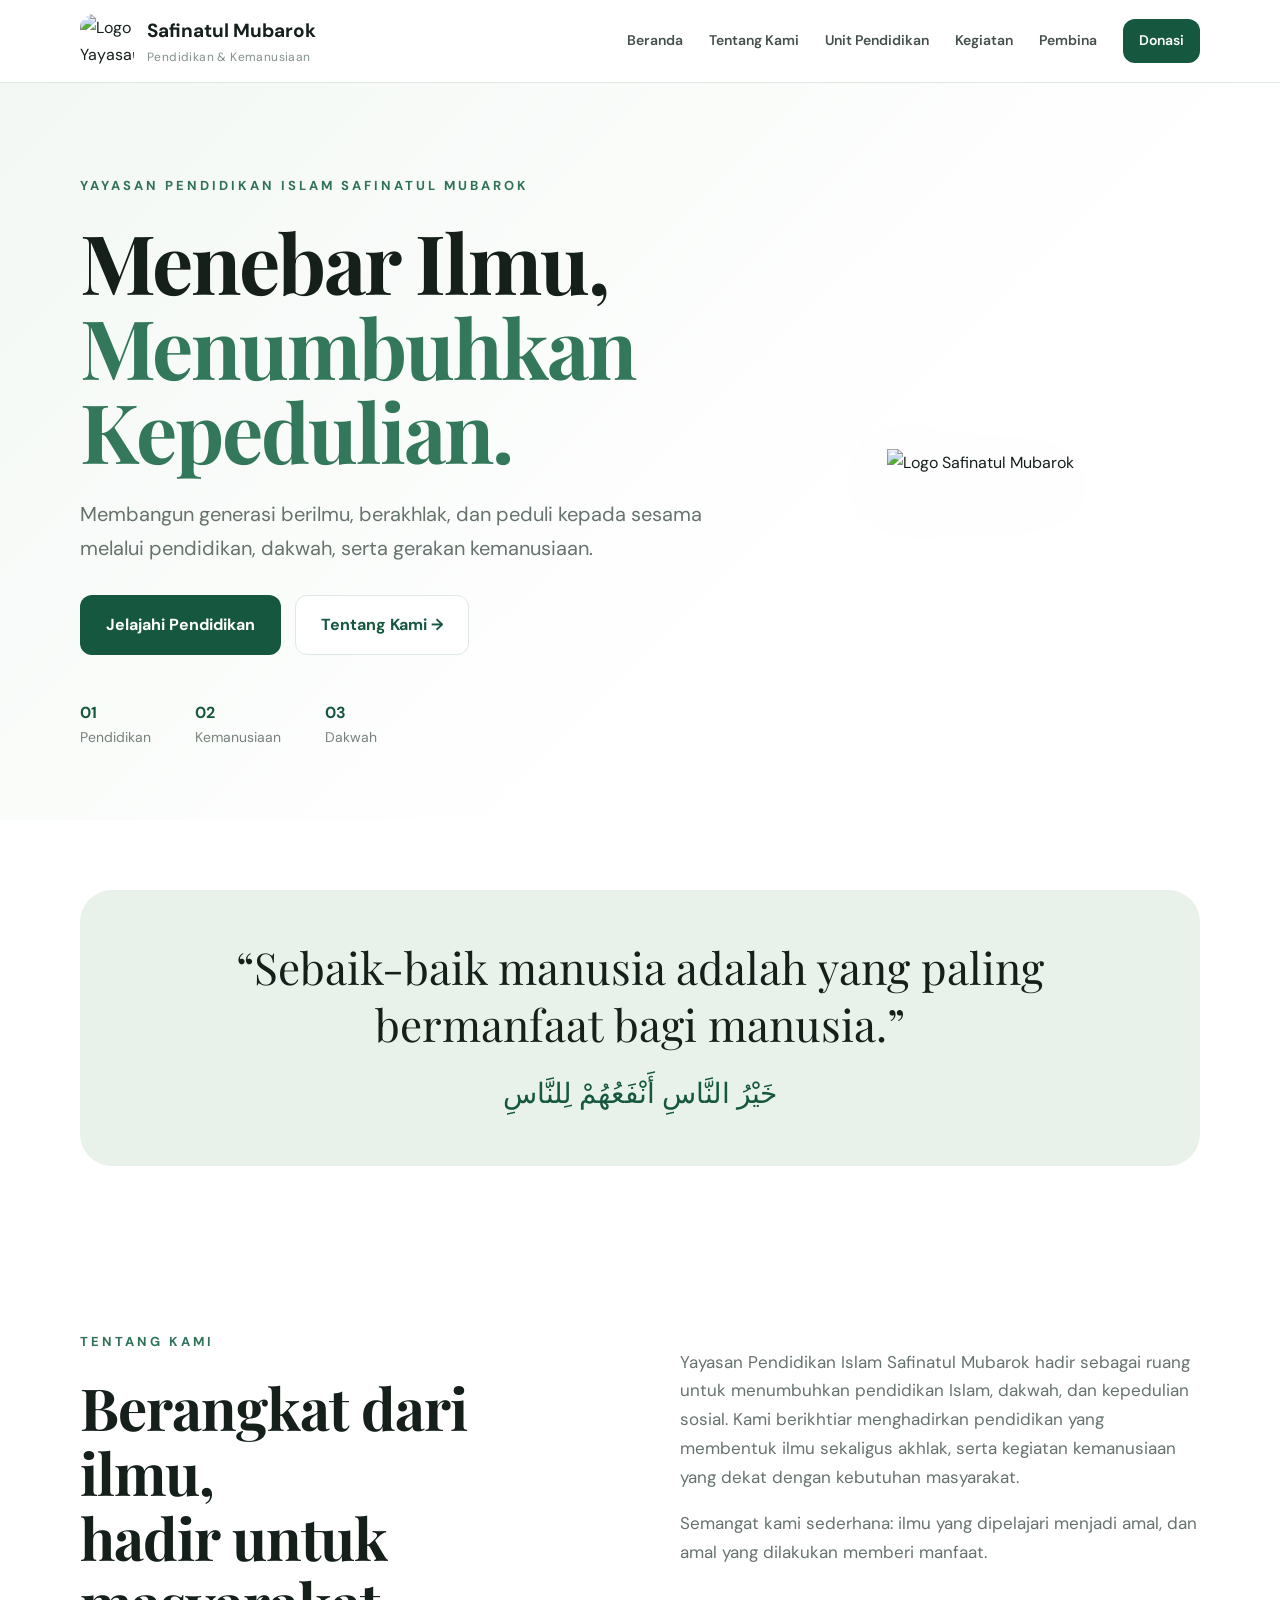
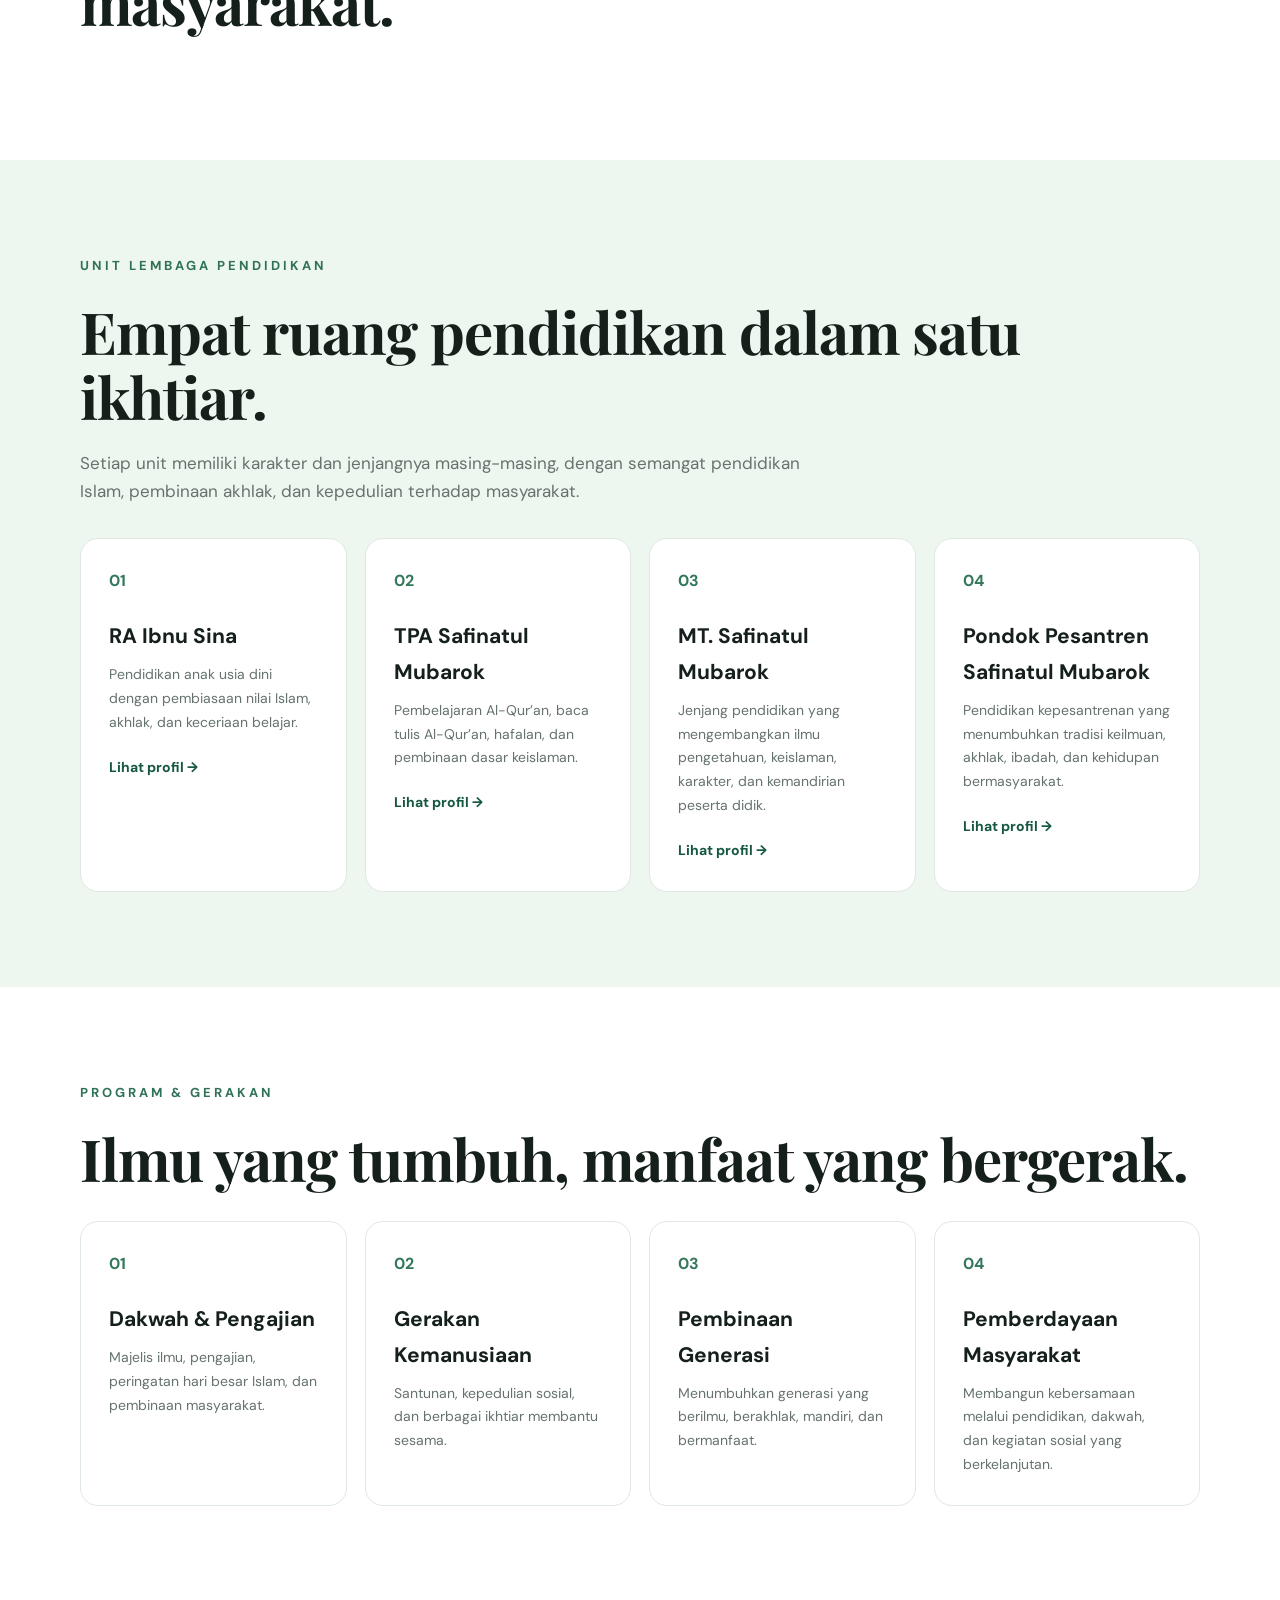
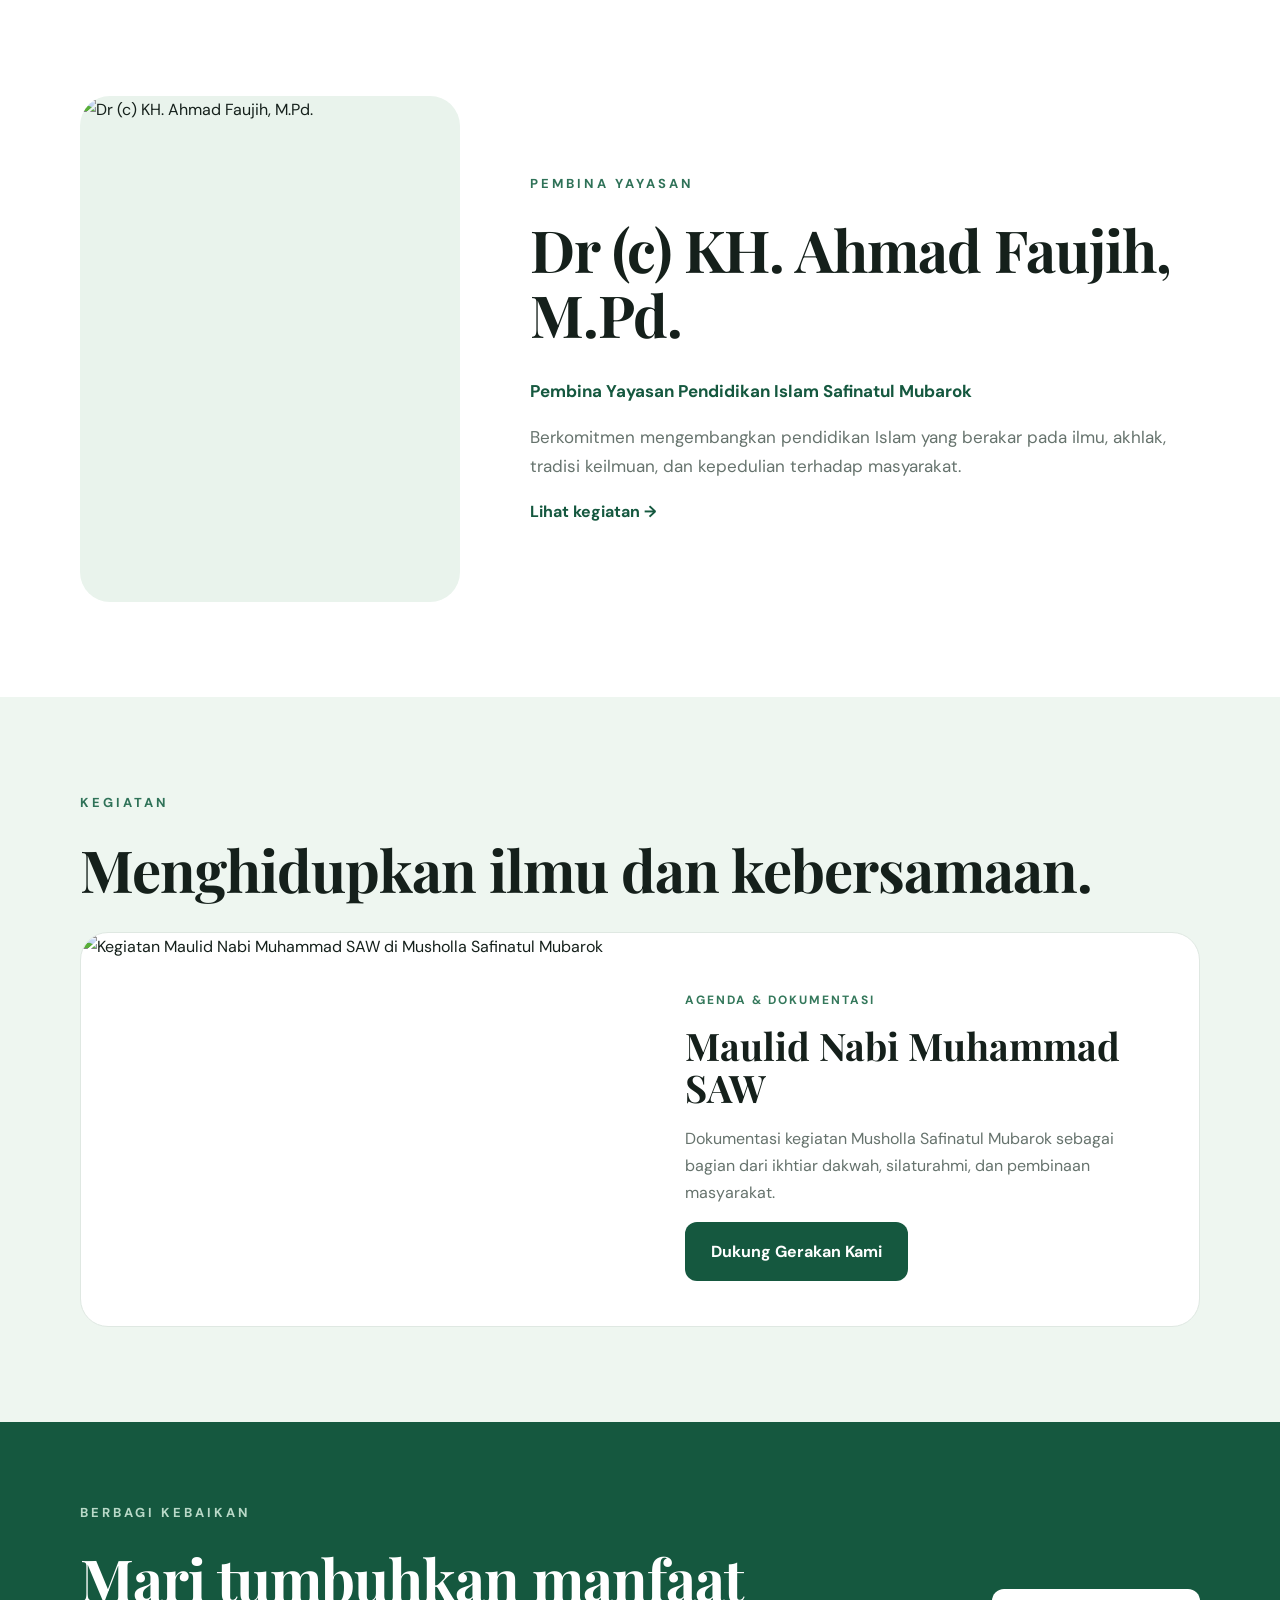
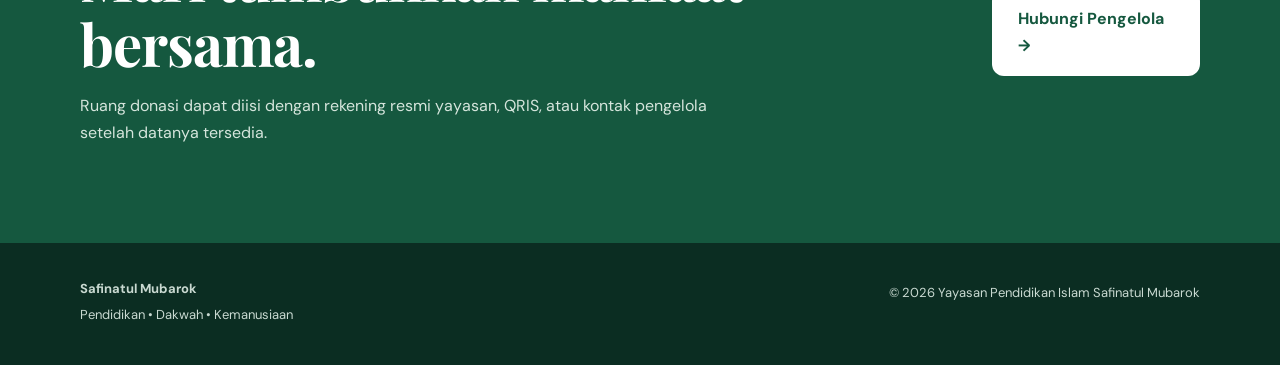
==== index.html @ ce71859c "Add files via upload" ====
<!DOCTYPE html>
<html lang="id">
<head>
  <meta charset="UTF-8">
  <meta name="viewport" content="width=device-width, initial-scale=1.0">
  <meta name="description" content="Yayasan Pendidikan Islam Safinatul Mubarok — pendidikan, dakwah, dan kemanusiaan.">
  <title>Safinatul Mubarok | Pendidikan & Kemanusiaan</title>
  <link rel="stylesheet" href="style.css">
</head>
<body>
<header class="header">
  <div class="nav wrap">
    <a class="brand" href="#beranda">
      <img src="assets/logo.png" alt="Logo Yayasan Safinatul Mubarok">
      <span><strong>Safinatul Mubarok</strong><small>Pendidikan & Kemanusiaan</small></span>
    </a>
    <button class="menu" aria-label="Buka menu" onclick="document.querySelector('.links').classList.toggle('open')">☰</button>
    <nav class="links">
      <a href="#beranda">Beranda</a>
      <a href="#tentang">Tentang Kami</a>
      <a href="#unit-pendidikan">Unit Pendidikan</a>
      <a href="#kegiatan">Kegiatan</a>
      <a href="#pembina">Pembina</a>
      <a class="nav-donate" href="#donasi">Donasi</a>
    </nav>
  </div>
</header>

<main id="beranda">
<section class="hero">
  <div class="wrap hero-grid">
    <div>
      <p class="eyebrow">YAYASAN PENDIDIKAN ISLAM SAFINATUL MUBAROK</p>
      <h1>Menebar Ilmu,<br><em>Menumbuhkan<br>Kepedulian.</em></h1>
      <p class="lead">Membangun generasi berilmu, berakhlak, dan peduli kepada sesama melalui pendidikan, dakwah, serta gerakan kemanusiaan.</p>
      <div class="actions">
        <a class="btn primary" href="#unit-pendidikan">Jelajahi Pendidikan</a>
        <a class="btn light" href="#tentang">Tentang Kami →</a>
      </div>
      <div class="pillars">
        <div><b>01</b><span>Pendidikan</span></div>
        <div><b>02</b><span>Kemanusiaan</span></div>
        <div><b>03</b><span>Dakwah</span></div>
      </div>
    </div>
    <div class="hero-art">
      <img src="assets/logo.png" alt="Logo Safinatul Mubarok">
    </div>
  </div>
</section>

<section class="quote">
  <div class="wrap quote-box">
    <p>“Sebaik-baik manusia adalah yang paling bermanfaat bagi manusia.”</p>
    <div class="arabic">خَيْرُ النَّاسِ أَنْفَعُهُمْ لِلنَّاسِ</div>
  </div>
</section>

<section id="tentang" class="section">
  <div class="wrap two-col">
    <div>
      <p class="eyebrow">TENTANG KAMI</p>
      <h2>Berangkat dari ilmu,<br>hadir untuk masyarakat.</h2>
    </div>
    <div class="copy">
      <p>Yayasan Pendidikan Islam Safinatul Mubarok hadir sebagai ruang untuk menumbuhkan pendidikan Islam, dakwah, dan kepedulian sosial. Kami berikhtiar menghadirkan pendidikan yang membentuk ilmu sekaligus akhlak, serta kegiatan kemanusiaan yang dekat dengan kebutuhan masyarakat.</p>
      <p>Semangat kami sederhana: ilmu yang dipelajari menjadi amal, dan amal yang dilakukan memberi manfaat.</p>
    </div>
  </div>
</section>

<section id="unit-pendidikan" class="section soft">
  <div class="wrap">
    <p class="eyebrow">UNIT LEMBAGA PENDIDIKAN</p>
    <h2>Empat ruang pendidikan dalam satu ikhtiar.</h2>
    <p class="section-intro">Setiap unit memiliki karakter dan jenjangnya masing-masing, dengan semangat pendidikan Islam, pembinaan akhlak, dan kepedulian terhadap masyarakat.</p>
    <div class="cards">
      <a class="institution" href="ra-ibnu-sina.html"><span>01</span><h3>RA Ibnu Sina</h3><p>Pendidikan anak usia dini dengan pembiasaan nilai Islam, akhlak, dan keceriaan belajar.</p><b>Lihat profil →</b></a>
      <a class="institution" href="tpa-safinatul-mubarok.html"><span>02</span><h3>TPA Safinatul Mubarok</h3><p>Pembelajaran Al-Qur’an, baca tulis Al-Qur’an, hafalan, dan pembinaan dasar keislaman.</p><b>Lihat profil →</b></a>
      <a class="institution" href="mt-safinatul-mubarok.html"><span>03</span><h3>MT. Safinatul Mubarok</h3><p>Jenjang pendidikan yang mengembangkan ilmu pengetahuan, keislaman, karakter, dan kemandirian peserta didik.</p><b>Lihat profil →</b></a>
      <a class="institution" href="pondok-pesantren.html"><span>04</span><h3>Pondok Pesantren Safinatul Mubarok</h3><p>Pendidikan kepesantrenan yang menumbuhkan tradisi keilmuan, akhlak, ibadah, dan kehidupan bermasyarakat.</p><b>Lihat profil →</b></a>
    </div>
  </div>
</section>

<section class="section">
  <div class="wrap">
    <p class="eyebrow">PROGRAM & GERAKAN</p>
    <h2>Ilmu yang tumbuh, manfaat yang bergerak.</h2>
    <div class="cards">
      <article><span>01</span><h3>Dakwah & Pengajian</h3><p>Majelis ilmu, pengajian, peringatan hari besar Islam, dan pembinaan masyarakat.</p></article>
      <article><span>02</span><h3>Gerakan Kemanusiaan</h3><p>Santunan, kepedulian sosial, dan berbagai ikhtiar membantu sesama.</p></article>
      <article><span>03</span><h3>Pembinaan Generasi</h3><p>Menumbuhkan generasi yang berilmu, berakhlak, mandiri, dan bermanfaat.</p></article>
      <article><span>04</span><h3>Pemberdayaan Masyarakat</h3><p>Membangun kebersamaan melalui pendidikan, dakwah, dan kegiatan sosial yang berkelanjutan.</p></article>
    </div>
  </div>
</section>

<section id="pembina" class="section">
  <div class="wrap profile">
    <div class="profile-photo"><img src="assets/pembina.png" alt="Dr (c) KH. Ahmad Faujih, M.Pd."></div>
    <div class="profile-text">
      <p class="eyebrow">PEMBINA YAYASAN</p>
      <h2>Dr (c) KH. Ahmad Faujih, M.Pd.</h2>
      <p class="role">Pembina Yayasan Pendidikan Islam Safinatul Mubarok</p>
      <p>Berkomitmen mengembangkan pendidikan Islam yang berakar pada ilmu, akhlak, tradisi keilmuan, dan kepedulian terhadap masyarakat.</p>
      <a class="text-link" href="#kegiatan">Lihat kegiatan →</a>
    </div>
  </div>
</section>

<section id="kegiatan" class="section soft">
  <div class="wrap">
    <p class="eyebrow">KEGIATAN</p>
    <h2>Menghidupkan ilmu dan kebersamaan.</h2>
    <div class="event">
      <img src="assets/kegiatan.png" alt="Kegiatan Maulid Nabi Muhammad SAW di Musholla Safinatul Mubarok">
      <div class="event-info">
        <p class="tag">AGENDA & DOKUMENTASI</p>
        <h3>Maulid Nabi Muhammad SAW</h3>
        <p>Dokumentasi kegiatan Musholla Safinatul Mubarok sebagai bagian dari ikhtiar dakwah, silaturahmi, dan pembinaan masyarakat.</p>
        <a class="btn primary" href="#donasi">Dukung Gerakan Kami</a>
      </div>
    </div>
  </div>
</section>

<section id="donasi" class="donate">
  <div class="wrap donate-box">
    <div><p class="eyebrow">BERBAGI KEBAIKAN</p><h2>Mari tumbuhkan manfaat bersama.</h2><p>Ruang donasi dapat diisi dengan rekening resmi yayasan, QRIS, atau kontak pengelola setelah datanya tersedia.</p></div>
    <a class="btn white" href="https://wa.me/" target="_blank" rel="noopener">Hubungi Pengelola →</a>
  </div>
</section>
</main>

<footer>
  <div class="wrap footer-grid">
    <div><strong>Safinatul Mubarok</strong><p>Pendidikan • Dakwah • Kemanusiaan</p></div>
    <div><p>© 2026 Yayasan Pendidikan Islam Safinatul Mubarok</p></div>
  </div>
</footer>
<script>
document.querySelectorAll('.links a').forEach(a => a.addEventListener('click', () => document.querySelector('.links').classList.remove('open')));
</script>
</body>
</html>
---- style.css ----
@import url('https://fonts.googleapis.com/css2?family=DM+Sans:wght@400;500;600;700&family=Playfair+Display:wght@600;700&display=swap');
:root{--green:#15583f;--deep:#0f392a;--mint:#eef6f0;--ink:#15201b;--muted:#66736d;--line:#dfe8e2;--white:#fff}
*{box-sizing:border-box}html{scroll-behavior:smooth}body{margin:0;color:var(--ink);font-family:"DM Sans",Arial,sans-serif;line-height:1.7;background:#fff}img{max-width:100%;display:block}.wrap{width:min(1120px,calc(100% - 48px));margin:auto}
.header{position:sticky;top:0;z-index:20;background:rgba(255,255,255,.96);backdrop-filter:blur(12px);border-bottom:1px solid var(--line)}.nav{min-height:82px;display:flex;align-items:center;justify-content:space-between}.brand{display:flex;gap:13px;align-items:center;color:var(--ink);text-decoration:none}.brand img{width:54px;height:54px;object-fit:contain;border-radius:14px}.brand strong{display:block;font-size:19px}.brand small{display:block;color:#82908a;font-size:12px;letter-spacing:.4px}.links{display:flex;gap:26px;align-items:center}.links a{color:#44514b;text-decoration:none;font-size:14px;font-weight:600}.links a:hover{color:var(--green)}.nav-donate{padding:10px 16px;border-radius:12px;background:var(--green)!important;color:white!important}.menu{display:none;border:0;background:none;font-size:30px;color:var(--green)}
.hero{background:linear-gradient(135deg,#f3f8f4 0%,#fff 65%);padding:92px 0 70px;overflow:hidden}.hero-grid{display:grid;grid-template-columns:1.35fr .65fr;gap:50px;align-items:center}.eyebrow{margin:0 0 22px;color:#2f7258;font-size:13px;letter-spacing:3px;font-weight:700}.hero h1{font-family:"Playfair Display",serif;font-size:clamp(48px,7vw,82px);line-height:1.03;margin:0 0 25px;letter-spacing:-2px}.hero h1 em{color:#34785b;font-style:normal}.lead{font-size:20px;color:var(--muted);max-width:650px}.actions{display:flex;gap:14px;margin:30px 0 44px}.btn{display:inline-flex;align-items:center;justify-content:center;padding:15px 25px;border-radius:12px;text-decoration:none;font-weight:700;border:1px solid transparent}.primary{background:var(--green);color:white}.light{background:white;color:var(--green);border-color:var(--line)}.white{background:white;color:var(--green)}.pillars{display:flex;gap:44px}.pillars div{display:flex;flex-direction:column}.pillars b{color:var(--green);font-size:16px}.pillars span{color:#77827d;font-size:14px}.hero-art{display:flex;justify-content:center}.hero-art img{width:min(360px,80%);filter:drop-shadow(0 22px 35px rgba(20,80,55,.15))}
.quote{padding:70px 0}.quote-box{background:#e8f2eb;border-radius:32px;padding:48px 55px;text-align:center}.quote p{font-family:"Playfair Display",serif;font-size:clamp(28px,4vw,44px);line-height:1.3;margin:0 auto 18px;max-width:850px}.arabic{font-size:28px;color:var(--green)}
.section{padding:95px 0}.soft{background:var(--mint)}h2{font-family:"Playfair Display",serif;font-size:clamp(35px,5vw,58px);line-height:1.12;margin:0 0 30px;letter-spacing:-1px}.two-col{display:grid;grid-template-columns:1fr 1fr;gap:80px}.copy{color:var(--muted);font-size:17px}.cards{display:grid;grid-template-columns:repeat(4,1fr);gap:18px}.cards article{background:white;border:1px solid var(--line);padding:28px;border-radius:18px}.cards span{color:#34785b;font-weight:700}.cards h3{font-size:21px;margin:25px 0 8px}.cards p{color:var(--muted);font-size:14px;margin:0}
.profile{display:grid;grid-template-columns:380px 1fr;gap:70px;align-items:center}.profile-photo{background:#e9f3ec;border-radius:30px;overflow:hidden}.profile-photo img{width:100%;aspect-ratio:3/4;object-fit:cover;object-position:top}.profile-text p:not(.eyebrow){color:var(--muted);font-size:17px}.role{color:var(--green)!important;font-weight:700}.text-link{color:var(--green);font-weight:700;text-decoration:none}
.event{display:grid;grid-template-columns:1fr 1fr;background:white;border-radius:28px;overflow:hidden;border:1px solid var(--line)}.event img{width:100%;height:100%;object-fit:cover}.event-info{padding:45px}.tag{font-size:12px;letter-spacing:2px;color:#34785b;font-weight:700}.event-info h3{font-family:"Playfair Display",serif;font-size:38px;line-height:1.1;margin:15px 0}.event-info p:not(.tag){color:var(--muted)}
.donate{background:var(--green);color:white;padding:80px 0}.donate .eyebrow{color:#b9d9c8}.donate h2{margin-bottom:15px}.donate p{color:#d5e5dc;max-width:650px}.donate-box{display:flex;justify-content:space-between;align-items:center;gap:30px}footer{background:#0b2d22;color:#c9d9d1;padding:35px 0}.footer-grid{display:flex;justify-content:space-between;gap:30px;font-size:13px}.footer-grid p{margin:4px 0}
@media(max-width:800px){.wrap{width:min(100% - 36px,600px)}.header{position:relative}.nav{min-height:76px}.brand img{width:50px;height:50px}.menu{display:block}.links{display:none;position:absolute;left:18px;right:18px;top:70px;background:white;border:1px solid var(--line);border-radius:16px;padding:12px;box-shadow:0 16px 40px rgba(0,0,0,.1);flex-direction:column;align-items:stretch;gap:4px}.links.open{display:flex}.links a{padding:12px}.hero{padding:65px 0 55px}.hero-grid{grid-template-columns:1fr;gap:20px}.hero-art{display:none}.hero h1{font-size:52px;letter-spacing:-1px}.lead{font-size:17px}.actions{flex-direction:row}.btn{padding:14px 18px}.pillars{gap:30px}.quote{padding:40px 0}.quote-box{padding:35px 22px;border-radius:24px}.two-col,.profile,.event{grid-template-columns:1fr;gap:30px}.section{padding:65px 0}.cards{grid-template-columns:1fr 1fr}.profile-photo{max-width:390px;margin:auto}.event-info{padding:28px}.donate-box{flex-direction:column;align-items:flex-start}.footer-grid{flex-direction:column;gap:10px}}
@media(max-width:480px){.hero h1{font-size:45px}.actions{gap:8px}.actions .btn{flex:1;font-size:13px}.cards{grid-template-columns:1fr}.pillars{justify-content:space-between}.brand strong{font-size:17px}}

.section-intro{max-width:760px;color:var(--muted);margin:-10px 0 32px;font-size:17px}
.institution{display:block;background:white;border:1px solid var(--line);padding:28px;border-radius:18px;text-decoration:none;color:var(--ink);transition:transform .2s,box-shadow .2s}
.institution:hover{transform:translateY(-4px);box-shadow:0 16px 35px rgba(15,57,42,.08)}
.institution span{color:#34785b;font-weight:700}.institution h3{font-size:21px;margin:25px 0 8px}.institution p{color:var(--muted);font-size:14px;margin:0 0 18px}.institution b{color:var(--green);font-size:14px}
.page-hero{padding:75px 0 60px;background:linear-gradient(135deg,#f3f8f4,#fff)}.page-hero h1{font-family:"Playfair Display",serif;font-size:clamp(45px,7vw,76px);line-height:1.05;max-width:900px;margin:0 0 20px}.page-hero>div>p:last-child{max-width:760px;color:var(--muted);font-size:19px}
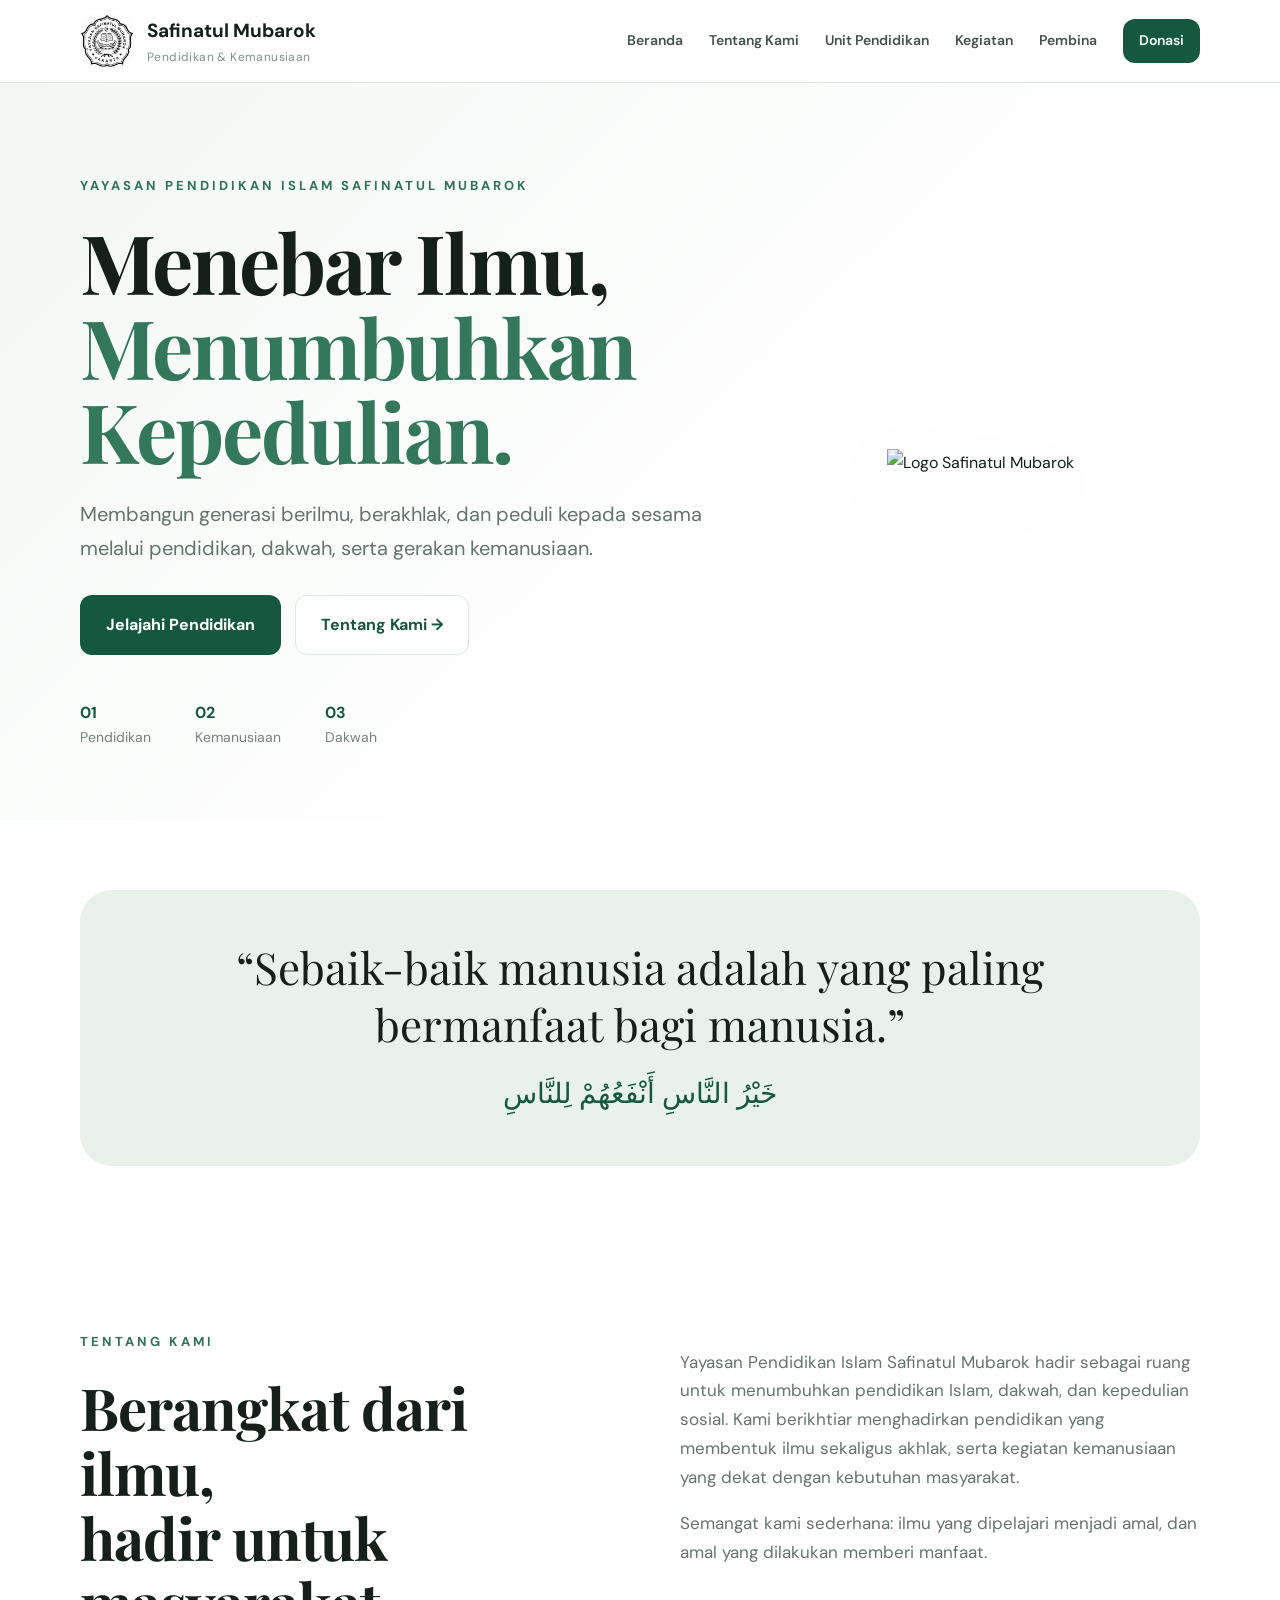
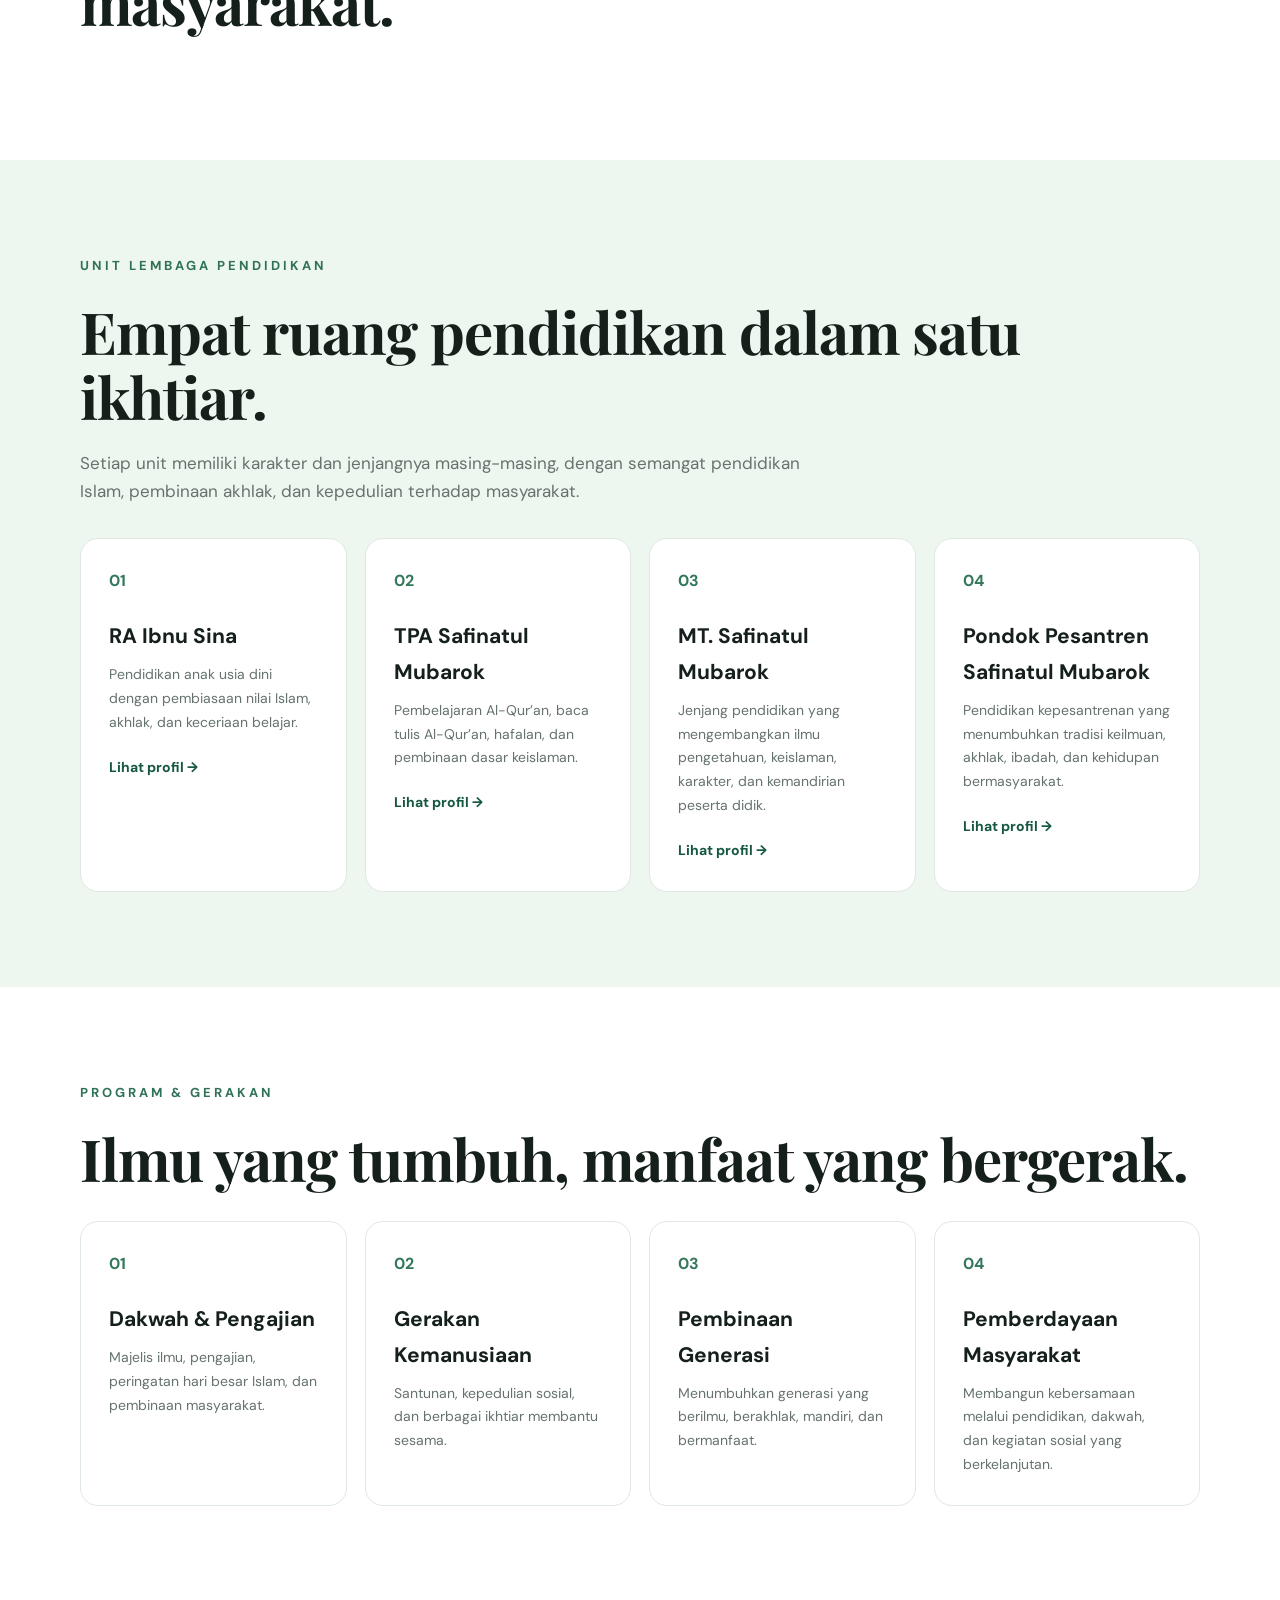
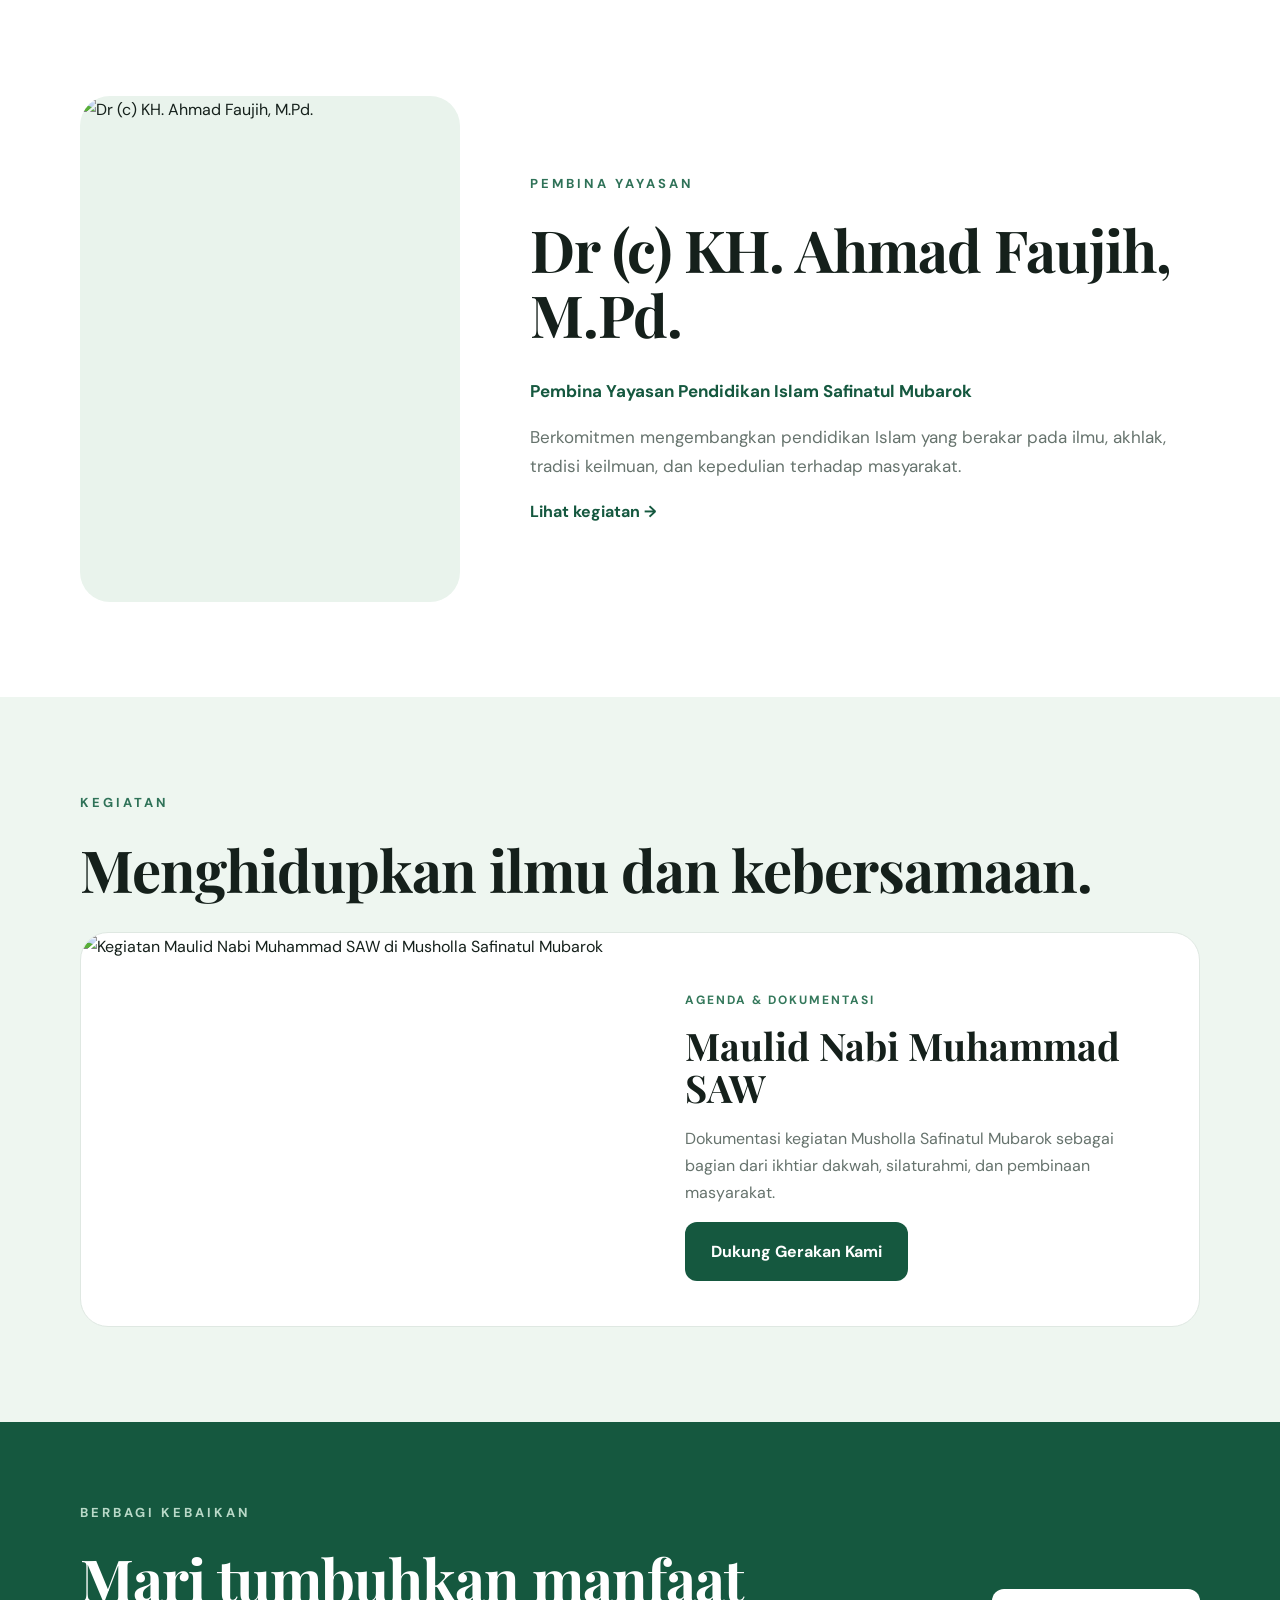
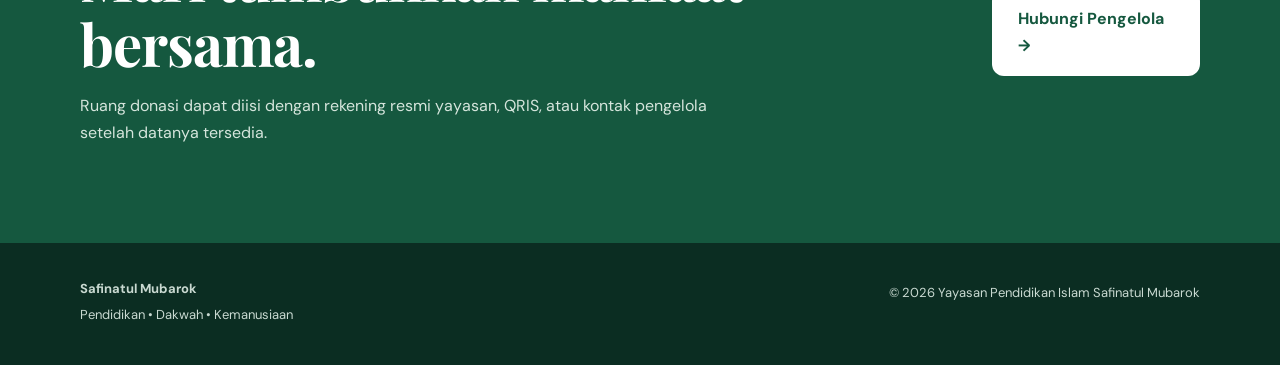
==== commit 02a9de44: "Update index.html" ====
--- a/index.html
+++ b/index.html
@@ -11,7 +11,7 @@
 <header class="header">
   <div class="nav wrap">
     <a class="brand" href="#beranda">
-      <img src="assets/logo.png" alt="Logo Yayasan Safinatul Mubarok">
+      <img src="logo.png" alt="Logo Yayasan Safinatul Mubarok">
       <span><strong>Safinatul Mubarok</strong><small>Pendidikan & Kemanusiaan</small></span>
     </a>
     <button class="menu" aria-label="Buka menu" onclick="document.querySelector('.links').classList.toggle('open')">☰</button>
@@ -143,4 +143,4 @@
 document.querySelectorAll('.links a').forEach(a => a.addEventListener('click', () => document.querySelector('.links').classList.remove('open')));
 </script>
 </body>
-</html>+</html>
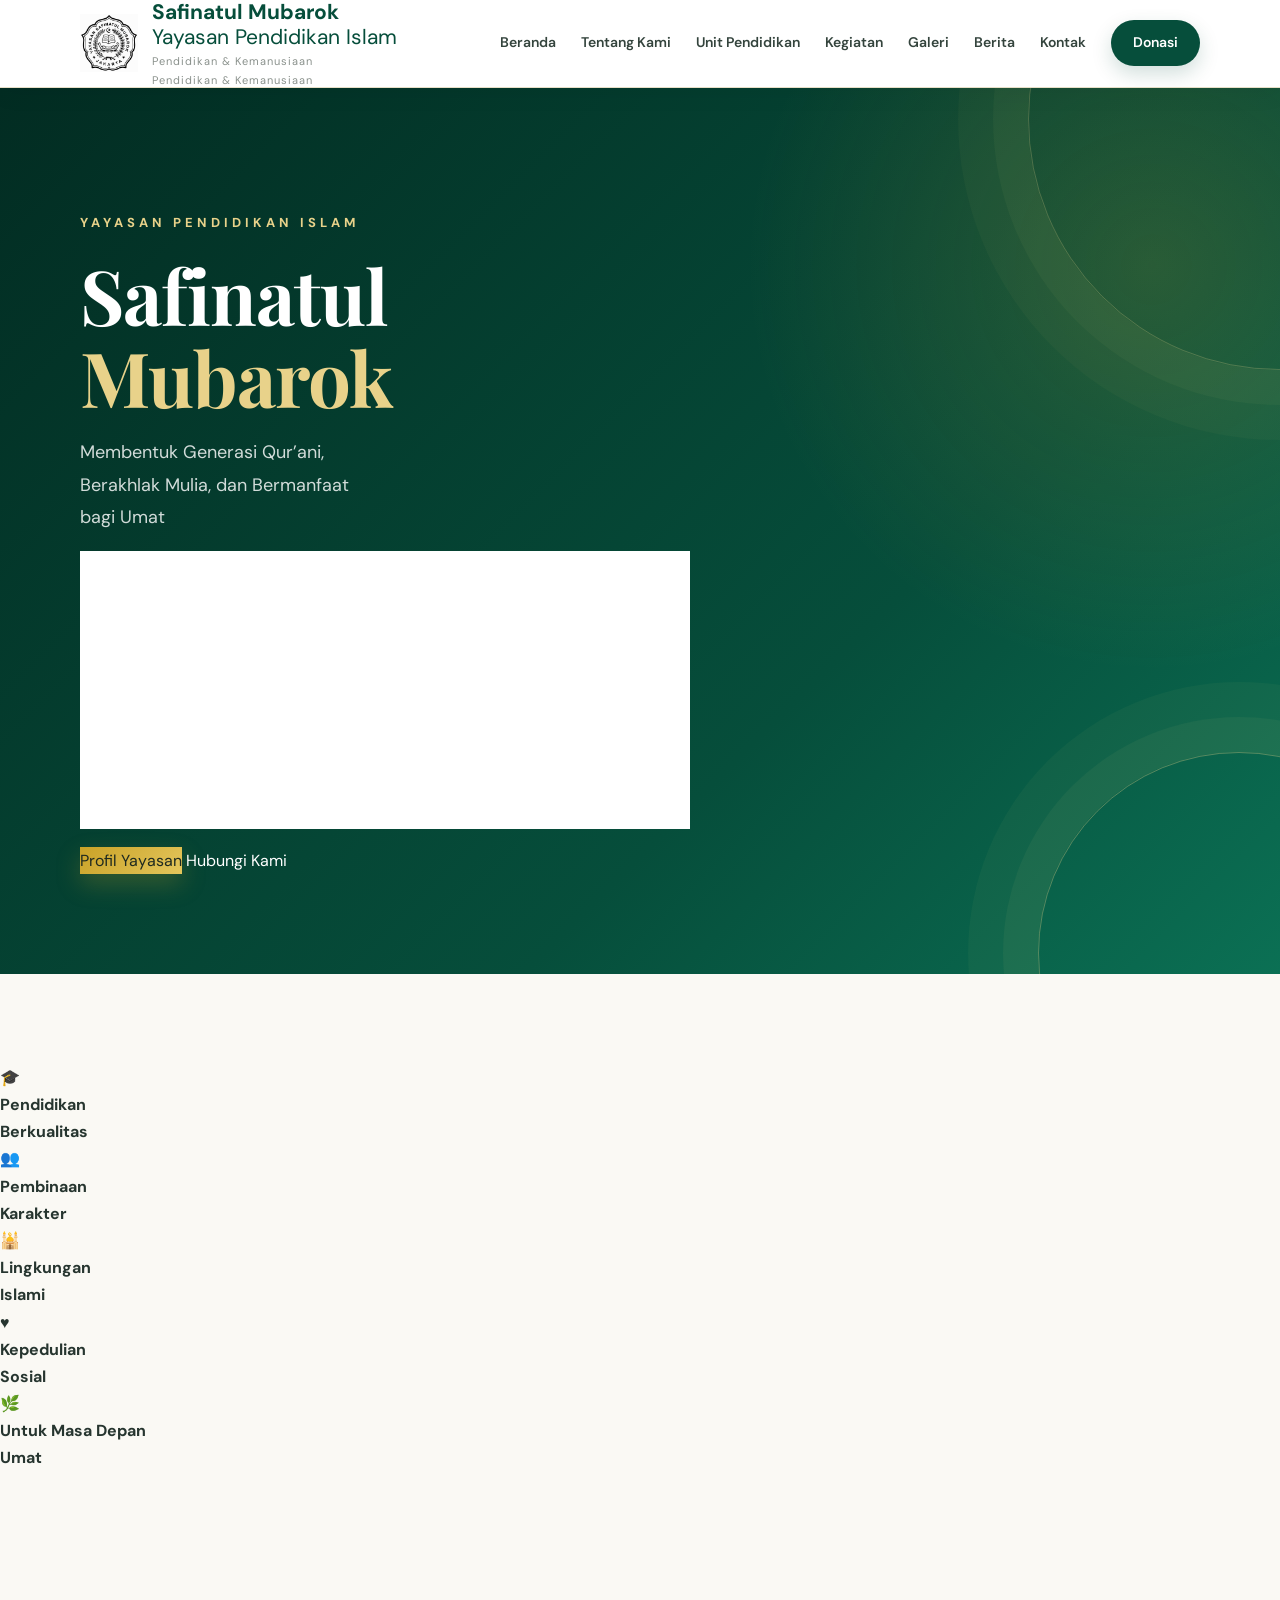
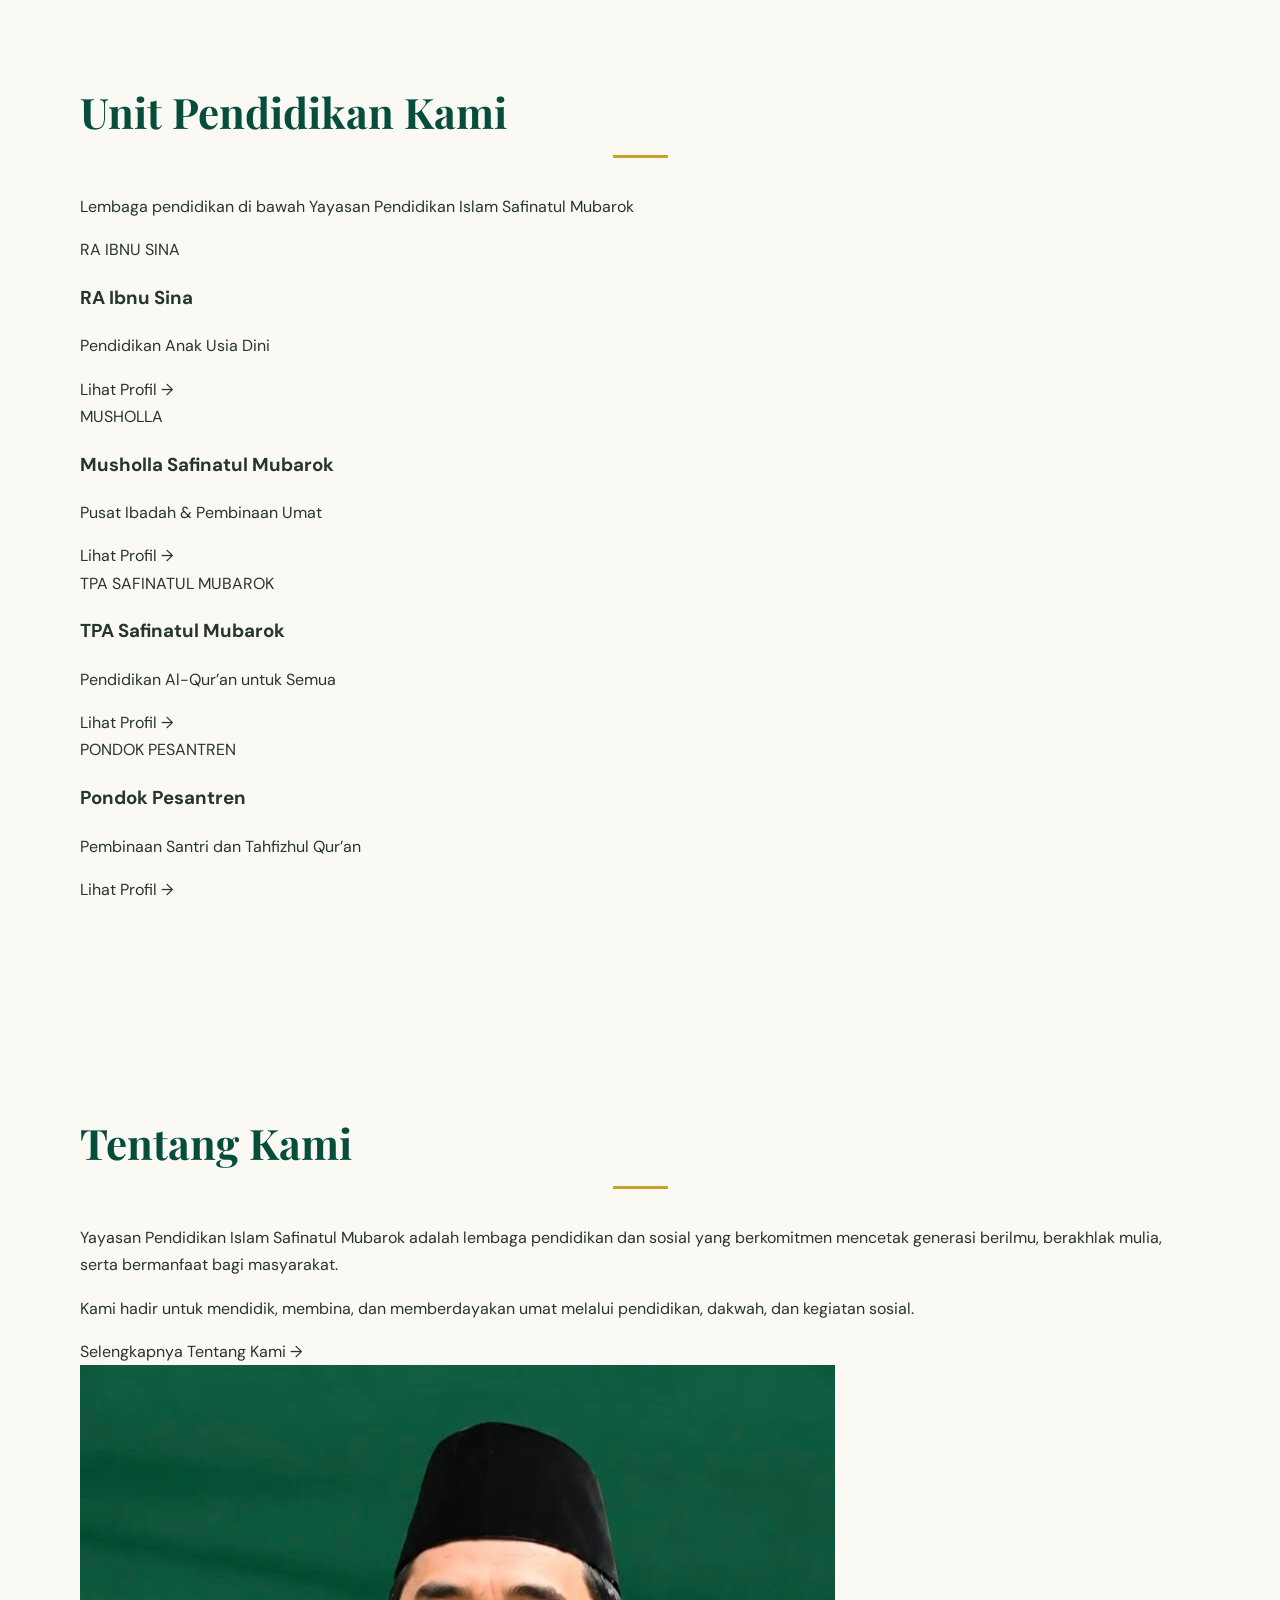
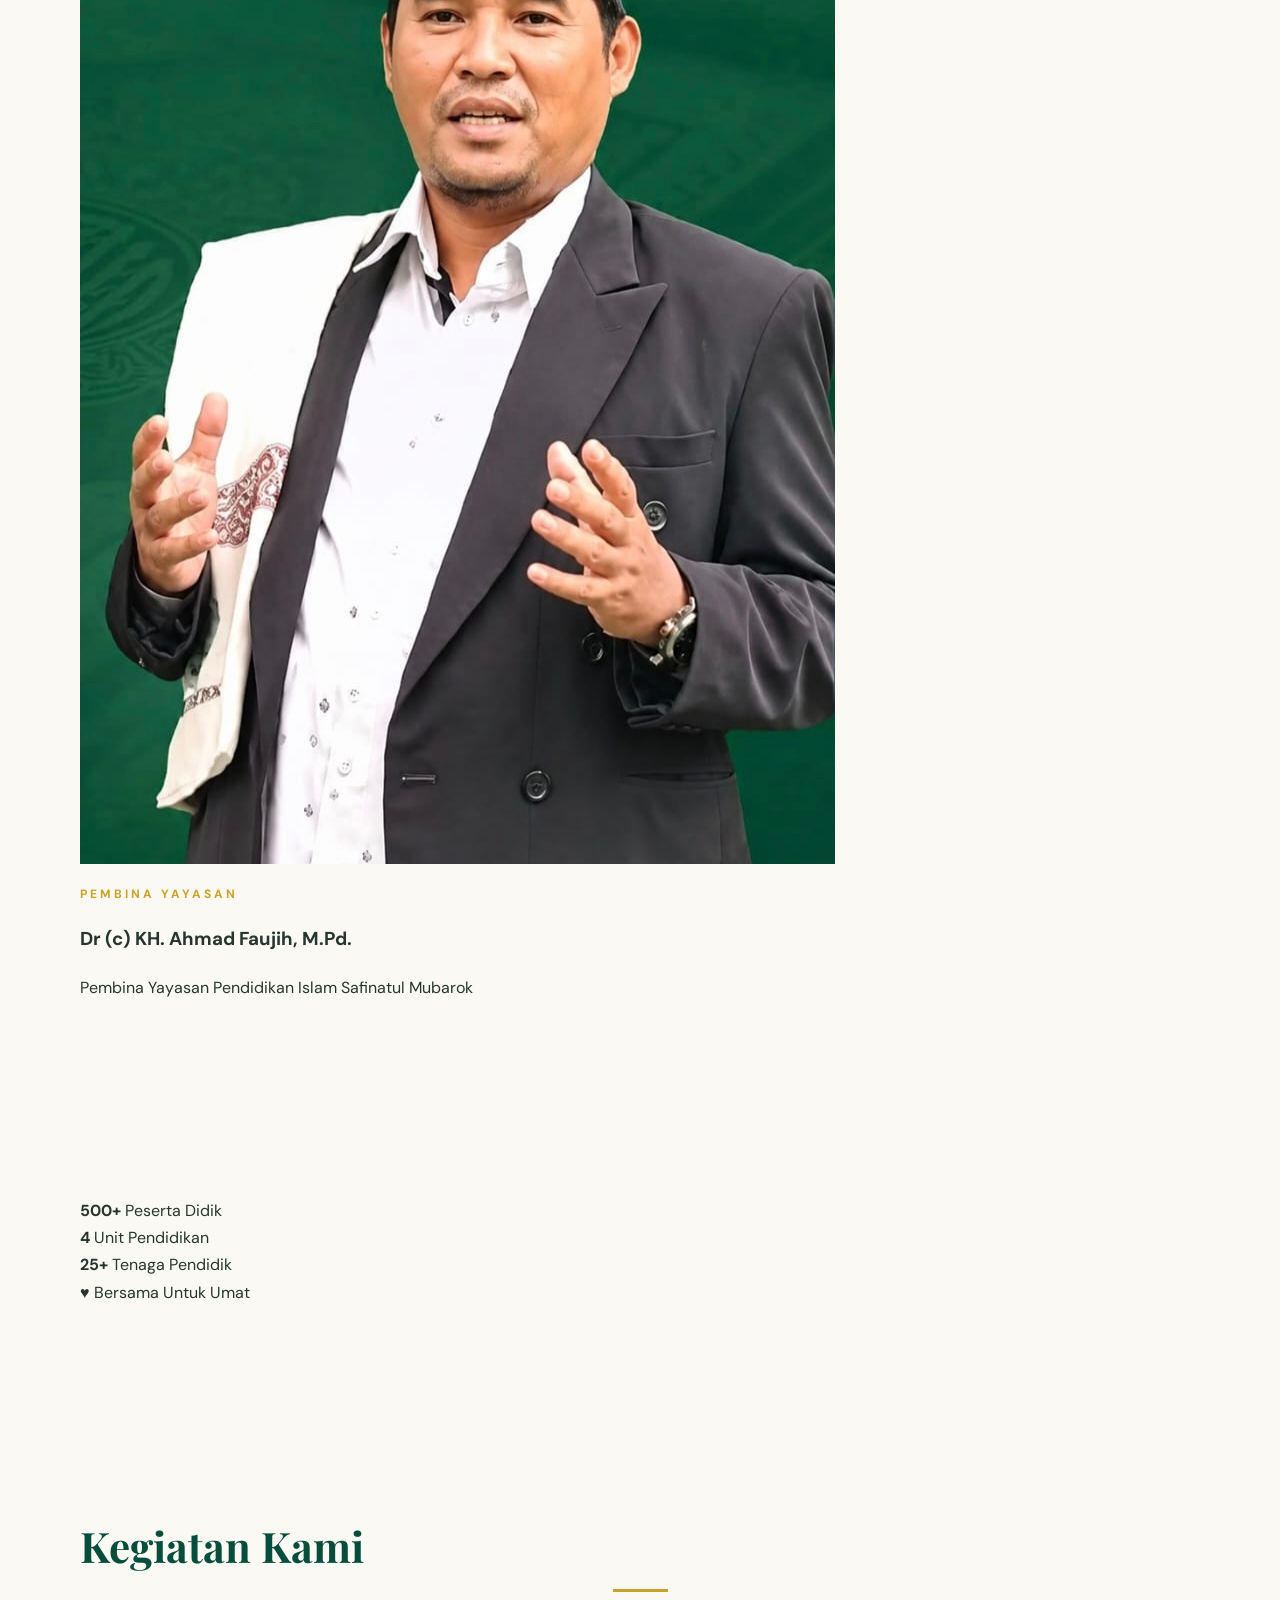
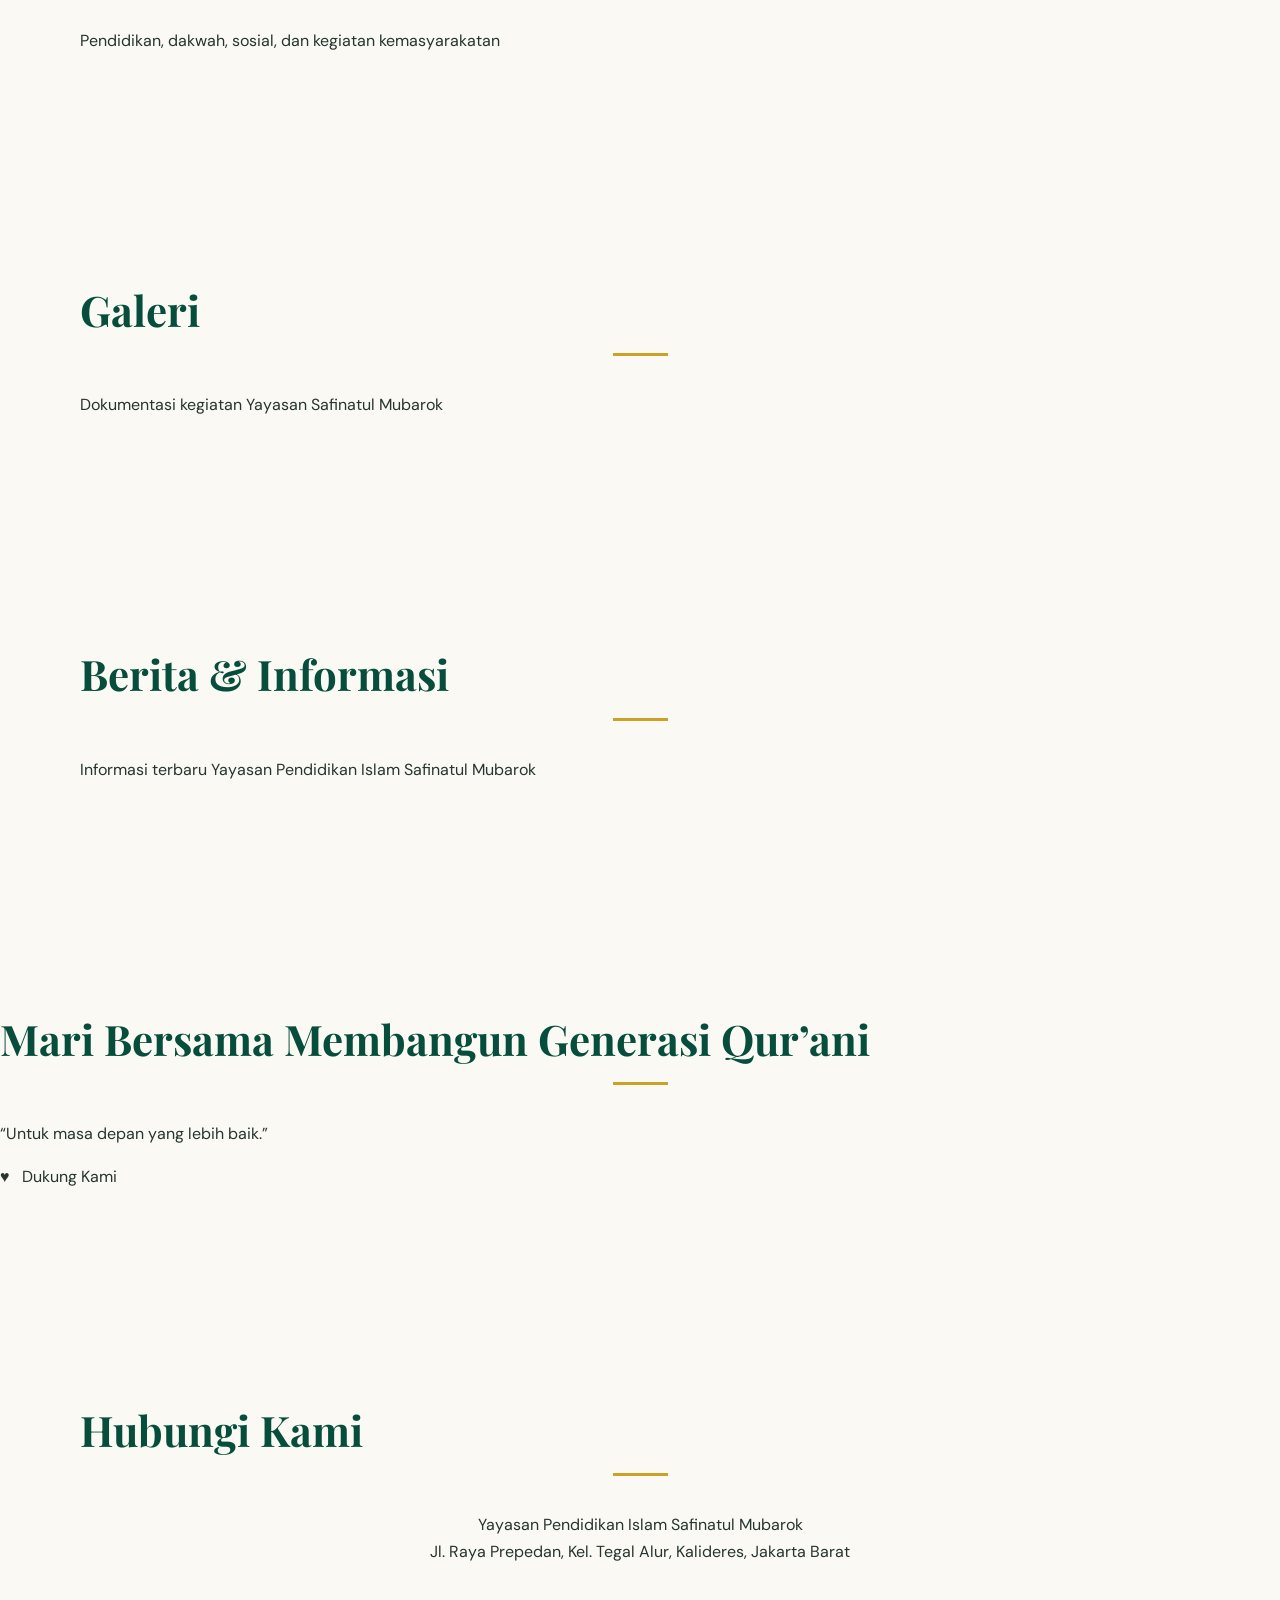
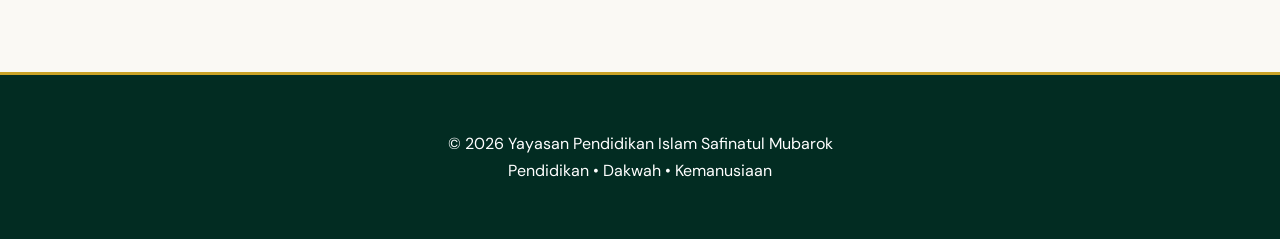
==== commit af373edb: "Update index.html" ====
--- a/index.html
+++ b/index.html
@@ -1,146 +1,265 @@
 <!DOCTYPE html>
 <html lang="id">
 <head>
-  <meta charset="UTF-8">
-  <meta name="viewport" content="width=device-width, initial-scale=1.0">
-  <meta name="description" content="Yayasan Pendidikan Islam Safinatul Mubarok — pendidikan, dakwah, dan kemanusiaan.">
-  <title>Safinatul Mubarok | Pendidikan & Kemanusiaan</title>
-  <link rel="stylesheet" href="style.css">
+<meta charset="UTF-8">
+<meta name="viewport" content="width=device-width, initial-scale=1.0">
+<title>Safinatul Mubarok | Pendidikan & Kemanusiaan</title>
+<link rel="stylesheet" href="style.css">
 </head>
+
 <body>
+
 <header class="header">
-  <div class="nav wrap">
-    <a class="brand" href="#beranda">
-      <img src="logo.png" alt="Logo Yayasan Safinatul Mubarok">
-      <span><strong>Safinatul Mubarok</strong><small>Pendidikan & Kemanusiaan</small></span>
-    </a>
-    <button class="menu" aria-label="Buka menu" onclick="document.querySelector('.links').classList.toggle('open')">☰</button>
-    <nav class="links">
-      <a href="#beranda">Beranda</a>
-      <a href="#tentang">Tentang Kami</a>
-      <a href="#unit-pendidikan">Unit Pendidikan</a>
-      <a href="#kegiatan">Kegiatan</a>
-      <a href="#pembina">Pembina</a>
-      <a class="nav-donate" href="#donasi">Donasi</a>
-    </nav>
-  </div>
+<div class="nav wrap">
+
+<a class="brand" href="#beranda">
+<img src="logo.png" alt="Logo Yayasan Safinatul Mubarok">
+<span>
+<strong>Safinatul Mubarok</strong>
+<span>Yayasan Pendidikan Islam</span>
+</span>
+</a>
+
+<button class="menu">☰</button>
+
+<nav class="links">
+<a href="#beranda">Beranda</a>
+<a href="tentang-kami.html">Tentang Kami</a>
+<a href="#unit-pendidikan">Unit Pendidikan</a>
+<a href="#kegiatan">Kegiatan</a>
+<a href="#galeri">Galeri</a>
+<a href="#berita">Berita</a>
+<a href="#kontak">Kontak</a>
+<a class="nav-donate" href="#donasi">Donasi</a>
+</nav>
+
+</div>
 </header>
 
-<main id="beranda">
-<section class="hero">
-  <div class="wrap hero-grid">
-    <div>
-      <p class="eyebrow">YAYASAN PENDIDIKAN ISLAM SAFINATUL MUBAROK</p>
-      <h1>Menebar Ilmu,<br><em>Menumbuhkan<br>Kepedulian.</em></h1>
-      <p class="lead">Membangun generasi berilmu, berakhlak, dan peduli kepada sesama melalui pendidikan, dakwah, serta gerakan kemanusiaan.</p>
-      <div class="actions">
-        <a class="btn primary" href="#unit-pendidikan">Jelajahi Pendidikan</a>
-        <a class="btn light" href="#tentang">Tentang Kami →</a>
-      </div>
-      <div class="pillars">
-        <div><b>01</b><span>Pendidikan</span></div>
-        <div><b>02</b><span>Kemanusiaan</span></div>
-        <div><b>03</b><span>Dakwah</span></div>
-      </div>
-    </div>
-    <div class="hero-art">
-      <img src="assets/logo.png" alt="Logo Safinatul Mubarok">
-    </div>
-  </div>
-</section>
-
-<section class="quote">
-  <div class="wrap quote-box">
-    <p>“Sebaik-baik manusia adalah yang paling bermanfaat bagi manusia.”</p>
-    <div class="arabic">خَيْرُ النَّاسِ أَنْفَعُهُمْ لِلنَّاسِ</div>
-  </div>
-</section>
-
-<section id="tentang" class="section">
-  <div class="wrap two-col">
-    <div>
-      <p class="eyebrow">TENTANG KAMI</p>
-      <h2>Berangkat dari ilmu,<br>hadir untuk masyarakat.</h2>
-    </div>
-    <div class="copy">
-      <p>Yayasan Pendidikan Islam Safinatul Mubarok hadir sebagai ruang untuk menumbuhkan pendidikan Islam, dakwah, dan kepedulian sosial. Kami berikhtiar menghadirkan pendidikan yang membentuk ilmu sekaligus akhlak, serta kegiatan kemanusiaan yang dekat dengan kebutuhan masyarakat.</p>
-      <p>Semangat kami sederhana: ilmu yang dipelajari menjadi amal, dan amal yang dilakukan memberi manfaat.</p>
-    </div>
-  </div>
-</section>
-
-<section id="unit-pendidikan" class="section soft">
-  <div class="wrap">
-    <p class="eyebrow">UNIT LEMBAGA PENDIDIKAN</p>
-    <h2>Empat ruang pendidikan dalam satu ikhtiar.</h2>
-    <p class="section-intro">Setiap unit memiliki karakter dan jenjangnya masing-masing, dengan semangat pendidikan Islam, pembinaan akhlak, dan kepedulian terhadap masyarakat.</p>
-    <div class="cards">
-      <a class="institution" href="ra-ibnu-sina.html"><span>01</span><h3>RA Ibnu Sina</h3><p>Pendidikan anak usia dini dengan pembiasaan nilai Islam, akhlak, dan keceriaan belajar.</p><b>Lihat profil →</b></a>
-      <a class="institution" href="tpa-safinatul-mubarok.html"><span>02</span><h3>TPA Safinatul Mubarok</h3><p>Pembelajaran Al-Qur’an, baca tulis Al-Qur’an, hafalan, dan pembinaan dasar keislaman.</p><b>Lihat profil →</b></a>
-      <a class="institution" href="mt-safinatul-mubarok.html"><span>03</span><h3>MT. Safinatul Mubarok</h3><p>Jenjang pendidikan yang mengembangkan ilmu pengetahuan, keislaman, karakter, dan kemandirian peserta didik.</p><b>Lihat profil →</b></a>
-      <a class="institution" href="pondok-pesantren.html"><span>04</span><h3>Pondok Pesantren Safinatul Mubarok</h3><p>Pendidikan kepesantrenan yang menumbuhkan tradisi keilmuan, akhlak, ibadah, dan kehidupan bermasyarakat.</p><b>Lihat profil →</b></a>
-    </div>
-  </div>
-</section>
-
-<section class="section">
-  <div class="wrap">
-    <p class="eyebrow">PROGRAM & GERAKAN</p>
-    <h2>Ilmu yang tumbuh, manfaat yang bergerak.</h2>
-    <div class="cards">
-      <article><span>01</span><h3>Dakwah & Pengajian</h3><p>Majelis ilmu, pengajian, peringatan hari besar Islam, dan pembinaan masyarakat.</p></article>
-      <article><span>02</span><h3>Gerakan Kemanusiaan</h3><p>Santunan, kepedulian sosial, dan berbagai ikhtiar membantu sesama.</p></article>
-      <article><span>03</span><h3>Pembinaan Generasi</h3><p>Menumbuhkan generasi yang berilmu, berakhlak, mandiri, dan bermanfaat.</p></article>
-      <article><span>04</span><h3>Pemberdayaan Masyarakat</h3><p>Membangun kebersamaan melalui pendidikan, dakwah, dan kegiatan sosial yang berkelanjutan.</p></article>
-    </div>
-  </div>
-</section>
-
-<section id="pembina" class="section">
-  <div class="wrap profile">
-    <div class="profile-photo"><img src="assets/pembina.png" alt="Dr (c) KH. Ahmad Faujih, M.Pd."></div>
-    <div class="profile-text">
-      <p class="eyebrow">PEMBINA YAYASAN</p>
-      <h2>Dr (c) KH. Ahmad Faujih, M.Pd.</h2>
-      <p class="role">Pembina Yayasan Pendidikan Islam Safinatul Mubarok</p>
-      <p>Berkomitmen mengembangkan pendidikan Islam yang berakar pada ilmu, akhlak, tradisi keilmuan, dan kepedulian terhadap masyarakat.</p>
-      <a class="text-link" href="#kegiatan">Lihat kegiatan →</a>
-    </div>
-  </div>
-</section>
-
-<section id="kegiatan" class="section soft">
-  <div class="wrap">
-    <p class="eyebrow">KEGIATAN</p>
-    <h2>Menghidupkan ilmu dan kebersamaan.</h2>
-    <div class="event">
-      <img src="assets/kegiatan.png" alt="Kegiatan Maulid Nabi Muhammad SAW di Musholla Safinatul Mubarok">
-      <div class="event-info">
-        <p class="tag">AGENDA & DOKUMENTASI</p>
-        <h3>Maulid Nabi Muhammad SAW</h3>
-        <p>Dokumentasi kegiatan Musholla Safinatul Mubarok sebagai bagian dari ikhtiar dakwah, silaturahmi, dan pembinaan masyarakat.</p>
-        <a class="btn primary" href="#donasi">Dukung Gerakan Kami</a>
-      </div>
-    </div>
-  </div>
-</section>
-
-<section id="donasi" class="donate">
-  <div class="wrap donate-box">
-    <div><p class="eyebrow">BERBAGI KEBAIKAN</p><h2>Mari tumbuhkan manfaat bersama.</h2><p>Ruang donasi dapat diisi dengan rekening resmi yayasan, QRIS, atau kontak pengelola setelah datanya tersedia.</p></div>
-    <a class="btn white" href="https://wa.me/" target="_blank" rel="noopener">Hubungi Pengelola →</a>
-  </div>
-</section>
+<main>
+
+<section class="hero" id="beranda">
+<div class="wrap hero-grid">
+
+<div>
+<p class="eyebrow">YAYASAN PENDIDIKAN ISLAM</p>
+
+<h1>
+Safinatul <em>Mubarok</em>
+</h1>
+
+<p>
+Membentuk Generasi Qur’ani,<br>
+Berakhlak Mulia, dan Bermanfaat<br>
+bagi Umat
+</p>
+
+<p class="quote">
+“Sebaik-baik manusia adalah yang paling
+bermanfaat bagi manusia lainnya.”
+<br>(HR. Ahmad)
+</p>
+
+<a class="btn-primary" href="tentang-kami.html">
+Profil Yayasan
+</a>
+
+<a class="btn-secondary" href="#kontak">
+Hubungi Kami
+</a>
+
+</div>
+</div>
+</section>
+
+<section class="features">
+
+<div>🎓<br><strong>Pendidikan<br>Berkualitas</strong></div>
+<div>👥<br><strong>Pembinaan<br>Karakter</strong></div>
+<div>🕌<br><strong>Lingkungan<br>Islami</strong></div>
+<div>♥<br><strong>Kepedulian<br>Sosial</strong></div>
+<div>🌿<br><strong>Untuk Masa Depan<br>Umat</strong></div>
+
+</section>
+
+<section class="section" id="unit-pendidikan">
+<div class="wrap">
+
+<h2 class="section-title">Unit Pendidikan Kami</h2>
+<div class="gold-line"></div>
+
+<p class="section-subtitle">
+Lembaga pendidikan di bawah Yayasan Pendidikan Islam Safinatul Mubarok
+</p>
+
+<div class="units">
+
+<article class="unit-card">
+<div class="unit-image">RA IBNU SINA</div>
+<div class="unit-body">
+<h3>RA Ibnu Sina</h3>
+<p>Pendidikan Anak Usia Dini</p>
+<a href="ra-ibnu-sina.html">Lihat Profil →</a>
+</div>
+</article>
+
+<article class="unit-card">
+<div class="unit-image">MUSHOLLA</div>
+<div class="unit-body">
+<h3>Musholla Safinatul Mubarok</h3>
+<p>Pusat Ibadah & Pembinaan Umat</p>
+<a href="#kegiatan">Lihat Profil →</a>
+</div>
+</article>
+
+<article class="unit-card">
+<div class="unit-image">TPA SAFINATUL MUBAROK</div>
+<div class="unit-body">
+<h3>TPA Safinatul Mubarok</h3>
+<p>Pendidikan Al-Qur’an untuk Semua</p>
+<a href="tpa-safinatul-mubarok.html">Lihat Profil →</a>
+</div>
+</article>
+
+<article class="unit-card">
+<div class="unit-image">PONDOK PESANTREN</div>
+<div class="unit-body">
+<h3>Pondok Pesantren</h3>
+<p>Pembinaan Santri dan Tahfizhul Qur’an</p>
+<a href="pondok-pesantren.html">Lihat Profil →</a>
+</div>
+</article>
+
+</div>
+</div>
+</section>
+
+<section class="section about">
+
+<div class="wrap about-grid">
+
+<div>
+<h2>Tentang Kami</h2>
+<div class="gold-line"></div>
+
+<p>
+Yayasan Pendidikan Islam Safinatul Mubarok adalah lembaga
+pendidikan dan sosial yang berkomitmen mencetak generasi
+berilmu, berakhlak mulia, serta bermanfaat bagi masyarakat.
+</p>
+
+<p>
+Kami hadir untuk mendidik, membina, dan memberdayakan umat
+melalui pendidikan, dakwah, dan kegiatan sosial.
+</p>
+
+<a href="tentang-kami.html" class="about-btn">
+Selengkapnya Tentang Kami →
+</a>
+</div>
+
+<div class="pembina-box">
+
+<img src="Pembina%20Yayasan.jpg"
+class="pembina-photo"
+alt="Dr (c) KH. Ahmad Faujih, M.Pd.">
+
+<div>
+<p class="small-title">PEMBINA YAYASAN</p>
+
+<h3>Dr (c) KH. Ahmad Faujih, M.Pd.</h3>
+
+<p>
+Pembina Yayasan Pendidikan Islam Safinatul Mubarok
+</p>
+</div>
+
+</div>
+
+</div>
+</section>
+
+<section class="stats">
+
+<div class="wrap stats-grid">
+
+<div class="stat">
+<strong>500+</strong>
+<span>Peserta Didik</span>
+</div>
+
+<div class="stat">
+<strong>4</strong>
+<span>Unit Pendidikan</span>
+</div>
+
+<div class="stat">
+<strong>25+</strong>
+<span>Tenaga Pendidik</span>
+</div>
+
+<div class="stat">
+<strong>♥</strong>
+<span>Bersama Untuk Umat</span>
+</div>
+
+</div>
+</section>
+
+<section class="section" id="kegiatan">
+<div class="wrap">
+<h2 class="section-title">Kegiatan Kami</h2>
+<div class="gold-line"></div>
+<p class="section-subtitle">
+Pendidikan, dakwah, sosial, dan kegiatan kemasyarakatan
+</p>
+</div>
+</section>
+
+<section class="section" id="galeri">
+<div class="wrap">
+<h2 class="section-title">Galeri</h2>
+<div class="gold-line"></div>
+<p class="section-subtitle">
+Dokumentasi kegiatan Yayasan Safinatul Mubarok
+</p>
+</div>
+</section>
+
+<section class="section" id="berita">
+<div class="wrap">
+<h2 class="section-title">Berita & Informasi</h2>
+<div class="gold-line"></div>
+<p class="section-subtitle">
+Informasi terbaru Yayasan Pendidikan Islam Safinatul Mubarok
+</p>
+</div>
+</section>
+
+<section class="donation" id="donasi">
+<h2>Mari Bersama Membangun Generasi Qur’ani</h2>
+<p>“Untuk masa depan yang lebih baik.”</p>
+<a href="#kontak" class="donation-btn">♥ &nbsp; Dukung Kami</a>
+</section>
+
+<section class="section" id="kontak">
+<div class="wrap">
+<h2 class="section-title">Hubungi Kami</h2>
+<div class="gold-line"></div>
+
+<p style="text-align:center">
+Yayasan Pendidikan Islam Safinatul Mubarok
+<br>
+Jl. Raya Prepedan, Kel. Tegal Alur,
+Kalideres, Jakarta Barat
+</p>
+
+</div>
+</section>
+
 </main>
 
 <footer>
-  <div class="wrap footer-grid">
-    <div><strong>Safinatul Mubarok</strong><p>Pendidikan • Dakwah • Kemanusiaan</p></div>
-    <div><p>© 2026 Yayasan Pendidikan Islam Safinatul Mubarok</p></div>
-  </div>
-</footer>
-<script>
-document.querySelectorAll('.links a').forEach(a => a.addEventListener('click', () => document.querySelector('.links').classList.remove('open')));
-</script>
-</body>
-</html>
+© 2026 Yayasan Pendidikan Islam Safinatul Mubarok
+<br>
+Pendidikan • Dakwah • Kemanusiaan
--- a/style.css
+++ b/style.css
@@ -1,18 +1,842 @@
 @import url('https://fonts.googleapis.com/css2?family=DM+Sans:wght@400;500;600;700&family=Playfair+Display:wght@600;700&display=swap');
-:root{--green:#15583f;--deep:#0f392a;--mint:#eef6f0;--ink:#15201b;--muted:#66736d;--line:#dfe8e2;--white:#fff}
-*{box-sizing:border-box}html{scroll-behavior:smooth}body{margin:0;color:var(--ink);font-family:"DM Sans",Arial,sans-serif;line-height:1.7;background:#fff}img{max-width:100%;display:block}.wrap{width:min(1120px,calc(100% - 48px));margin:auto}
-.header{position:sticky;top:0;z-index:20;background:rgba(255,255,255,.96);backdrop-filter:blur(12px);border-bottom:1px solid var(--line)}.nav{min-height:82px;display:flex;align-items:center;justify-content:space-between}.brand{display:flex;gap:13px;align-items:center;color:var(--ink);text-decoration:none}.brand img{width:54px;height:54px;object-fit:contain;border-radius:14px}.brand strong{display:block;font-size:19px}.brand small{display:block;color:#82908a;font-size:12px;letter-spacing:.4px}.links{display:flex;gap:26px;align-items:center}.links a{color:#44514b;text-decoration:none;font-size:14px;font-weight:600}.links a:hover{color:var(--green)}.nav-donate{padding:10px 16px;border-radius:12px;background:var(--green)!important;color:white!important}.menu{display:none;border:0;background:none;font-size:30px;color:var(--green)}
-.hero{background:linear-gradient(135deg,#f3f8f4 0%,#fff 65%);padding:92px 0 70px;overflow:hidden}.hero-grid{display:grid;grid-template-columns:1.35fr .65fr;gap:50px;align-items:center}.eyebrow{margin:0 0 22px;color:#2f7258;font-size:13px;letter-spacing:3px;font-weight:700}.hero h1{font-family:"Playfair Display",serif;font-size:clamp(48px,7vw,82px);line-height:1.03;margin:0 0 25px;letter-spacing:-2px}.hero h1 em{color:#34785b;font-style:normal}.lead{font-size:20px;color:var(--muted);max-width:650px}.actions{display:flex;gap:14px;margin:30px 0 44px}.btn{display:inline-flex;align-items:center;justify-content:center;padding:15px 25px;border-radius:12px;text-decoration:none;font-weight:700;border:1px solid transparent}.primary{background:var(--green);color:white}.light{background:white;color:var(--green);border-color:var(--line)}.white{background:white;color:var(--green)}.pillars{display:flex;gap:44px}.pillars div{display:flex;flex-direction:column}.pillars b{color:var(--green);font-size:16px}.pillars span{color:#77827d;font-size:14px}.hero-art{display:flex;justify-content:center}.hero-art img{width:min(360px,80%);filter:drop-shadow(0 22px 35px rgba(20,80,55,.15))}
-.quote{padding:70px 0}.quote-box{background:#e8f2eb;border-radius:32px;padding:48px 55px;text-align:center}.quote p{font-family:"Playfair Display",serif;font-size:clamp(28px,4vw,44px);line-height:1.3;margin:0 auto 18px;max-width:850px}.arabic{font-size:28px;color:var(--green)}
-.section{padding:95px 0}.soft{background:var(--mint)}h2{font-family:"Playfair Display",serif;font-size:clamp(35px,5vw,58px);line-height:1.12;margin:0 0 30px;letter-spacing:-1px}.two-col{display:grid;grid-template-columns:1fr 1fr;gap:80px}.copy{color:var(--muted);font-size:17px}.cards{display:grid;grid-template-columns:repeat(4,1fr);gap:18px}.cards article{background:white;border:1px solid var(--line);padding:28px;border-radius:18px}.cards span{color:#34785b;font-weight:700}.cards h3{font-size:21px;margin:25px 0 8px}.cards p{color:var(--muted);font-size:14px;margin:0}
-.profile{display:grid;grid-template-columns:380px 1fr;gap:70px;align-items:center}.profile-photo{background:#e9f3ec;border-radius:30px;overflow:hidden}.profile-photo img{width:100%;aspect-ratio:3/4;object-fit:cover;object-position:top}.profile-text p:not(.eyebrow){color:var(--muted);font-size:17px}.role{color:var(--green)!important;font-weight:700}.text-link{color:var(--green);font-weight:700;text-decoration:none}
-.event{display:grid;grid-template-columns:1fr 1fr;background:white;border-radius:28px;overflow:hidden;border:1px solid var(--line)}.event img{width:100%;height:100%;object-fit:cover}.event-info{padding:45px}.tag{font-size:12px;letter-spacing:2px;color:#34785b;font-weight:700}.event-info h3{font-family:"Playfair Display",serif;font-size:38px;line-height:1.1;margin:15px 0}.event-info p:not(.tag){color:var(--muted)}
-.donate{background:var(--green);color:white;padding:80px 0}.donate .eyebrow{color:#b9d9c8}.donate h2{margin-bottom:15px}.donate p{color:#d5e5dc;max-width:650px}.donate-box{display:flex;justify-content:space-between;align-items:center;gap:30px}footer{background:#0b2d22;color:#c9d9d1;padding:35px 0}.footer-grid{display:flex;justify-content:space-between;gap:30px;font-size:13px}.footer-grid p{margin:4px 0}
-@media(max-width:800px){.wrap{width:min(100% - 36px,600px)}.header{position:relative}.nav{min-height:76px}.brand img{width:50px;height:50px}.menu{display:block}.links{display:none;position:absolute;left:18px;right:18px;top:70px;background:white;border:1px solid var(--line);border-radius:16px;padding:12px;box-shadow:0 16px 40px rgba(0,0,0,.1);flex-direction:column;align-items:stretch;gap:4px}.links.open{display:flex}.links a{padding:12px}.hero{padding:65px 0 55px}.hero-grid{grid-template-columns:1fr;gap:20px}.hero-art{display:none}.hero h1{font-size:52px;letter-spacing:-1px}.lead{font-size:17px}.actions{flex-direction:row}.btn{padding:14px 18px}.pillars{gap:30px}.quote{padding:40px 0}.quote-box{padding:35px 22px;border-radius:24px}.two-col,.profile,.event{grid-template-columns:1fr;gap:30px}.section{padding:65px 0}.cards{grid-template-columns:1fr 1fr}.profile-photo{max-width:390px;margin:auto}.event-info{padding:28px}.donate-box{flex-direction:column;align-items:flex-start}.footer-grid{flex-direction:column;gap:10px}}
-@media(max-width:480px){.hero h1{font-size:45px}.actions{gap:8px}.actions .btn{flex:1;font-size:13px}.cards{grid-template-columns:1fr}.pillars{justify-content:space-between}.brand strong{font-size:17px}}
-
-.section-intro{max-width:760px;color:var(--muted);margin:-10px 0 32px;font-size:17px}
-.institution{display:block;background:white;border:1px solid var(--line);padding:28px;border-radius:18px;text-decoration:none;color:var(--ink);transition:transform .2s,box-shadow .2s}
-.institution:hover{transform:translateY(-4px);box-shadow:0 16px 35px rgba(15,57,42,.08)}
-.institution span{color:#34785b;font-weight:700}.institution h3{font-size:21px;margin:25px 0 8px}.institution p{color:var(--muted);font-size:14px;margin:0 0 18px}.institution b{color:var(--green);font-size:14px}
-.page-hero{padding:75px 0 60px;background:linear-gradient(135deg,#f3f8f4,#fff)}.page-hero h1{font-family:"Playfair Display",serif;font-size:clamp(45px,7vw,76px);line-height:1.05;max-width:900px;margin:0 0 20px}.page-hero>div>p:last-child{max-width:760px;color:var(--muted);font-size:19px}
+
+:root{
+  --green:#064e3b;
+  --deep:#022c22;
+  --gold:#c9a227;
+  --gold-light:#e8d28a;
+  --cream:#faf8f1;
+  --white:#ffffff;
+  --text:#26352f;
+  --muted:#6b7771;
+  --shadow:0 15px 45px rgba(2,44,34,.10);
+}
+
+*{
+  box-sizing:border-box;
+}
+
+html{
+  scroll-behavior:smooth;
+}
+
+body{
+  margin:0;
+  font-family:'DM Sans',sans-serif;
+  color:var(--text);
+  background:var(--cream);
+  line-height:1.7;
+}
+
+a{
+  color:inherit;
+  text-decoration:none;
+}
+
+img{
+  max-width:100%;
+  height:auto;
+}
+
+.wrap{
+  width:min(1120px,92%);
+  margin:auto;
+}
+
+/* HEADER */
+.header{
+  position:sticky;
+  top:0;
+  z-index:1000;
+  background:rgba(255,255,255,.96);
+  backdrop-filter:blur(12px);
+  border-bottom:1px solid rgba(6,78,59,.08);
+  box-shadow:0 5px 25px rgba(0,0,0,.05);
+}
+
+.header .wrap{
+  min-height:78px;
+  display:flex;
+  align-items:center;
+  justify-content:space-between;
+  gap:25px;
+}
+
+.header img{
+  width:58px;
+  height:58px;
+  object-fit:contain;
+}
+
+.header h1{
+  margin:0;
+  font-family:'Playfair Display',serif;
+  font-size:25px;
+  color:var(--green);
+}
+
+.header p{
+  margin:0;
+  color:var(--muted);
+  font-size:12px;
+}
+
+/* MENU */
+nav{
+  display:flex;
+  align-items:center;
+  gap:24px;
+}
+
+nav a{
+  font-size:14px;
+  font-weight:600;
+  color:#34443d;
+  transition:.3s;
+}
+
+nav a:hover{
+  color:var(--gold);
+}
+
+/* HERO */
+.hero{
+  min-height:620px;
+  padding:120px 0 110px;
+  display:flex;
+  align-items:center;
+  background:
+    linear-gradient(90deg,rgba(2,44,34,.97) 0%,rgba(2,44,34,.88) 42%,rgba(2,44,34,.30) 100%),
+    linear-gradient(135deg,#064e3b,#0b7054);
+  color:white;
+  position:relative;
+  overflow:hidden;
+}
+
+.hero:after{
+  content:"";
+  position:absolute;
+  width:400px;
+  height:400px;
+  right:-160px;
+  bottom:-180px;
+  border:1px solid rgba(232,210,138,.35);
+  border-radius:50%;
+  box-shadow:0 0 0 35px rgba(232,210,138,.05),
+             0 0 0 70px rgba(232,210,138,.04);
+}
+
+.hero h1{
+  max-width:800px;
+  margin:0 0 20px;
+  font-family:'Playfair Display',serif;
+  font-size:clamp(46px,7vw,78px);
+  line-height:1.08;
+  letter-spacing:-1px;
+}
+
+.hero h1 span{
+  color:var(--gold-light);
+}
+
+.hero p{
+  max-width:650px;
+  font-size:19px;
+  color:rgba(255,255,255,.88);
+}
+
+.hero .button,
+.hero a{
+  display:inline-block;
+}
+
+/* BUTTON */
+button,
+.btn,
+.donate{
+  border:0;
+  border-radius:50px;
+  padding:14px 27px;
+  font-family:inherit;
+  font-weight:700;
+  cursor:pointer;
+  transition:.3s;
+}
+
+.btn-primary{
+  background:linear-gradient(135deg,var(--gold),#e4c65c);
+  color:#1f2a20;
+  box-shadow:0 10px 25px rgba(201,162,39,.25);
+}
+
+.btn-primary:hover{
+  transform:translateY(-3px);
+}
+
+.btn-outline{
+  border:1px solid rgba(255,255,255,.7);
+  color:white;
+  background:transparent;
+}
+
+.btn-outline:hover{
+  background:white;
+  color:var(--green);
+}
+
+/* QUOTE */
+.quote{
+  padding:90px 0;
+  text-align:center;
+  background:var(--white);
+}
+
+.quote-box{
+  max-width:850px;
+  margin:auto;
+  padding:45px;
+  border:1px solid rgba(201,162,39,.25);
+  border-radius:24px;
+  background:linear-gradient(135deg,#fffdf6,#f5f1df);
+  box-shadow:var(--shadow);
+}
+
+.quote-box p{
+  margin:0;
+  font-family:'Playfair Display',serif;
+  font-size:25px;
+  color:var(--green);
+}
+
+/* SECTION */
+section{
+  padding:90px 0;
+}
+
+.section-intro{
+  max-width:760px;
+  margin:0 auto 45px;
+  text-align:center;
+  color:var(--muted);
+}
+
+.section-intro h2,
+section h2{
+  font-family:'Playfair Display',serif;
+  color:var(--green);
+  font-size:42px;
+  line-height:1.2;
+}
+
+.section-intro h2:after,
+section h2:after{
+  content:"";
+  display:block;
+  width:55px;
+  height:3px;
+  margin:18px auto;
+  background:var(--gold);
+}
+
+/* PROFILE */
+.profile{
+  display:grid;
+  grid-template-columns:1.2fr .8fr;
+  gap:55px;
+  align-items:center;
+}
+
+.profile img{
+  border-radius:24px;
+  box-shadow:var(--shadow);
+}
+
+.profile h2:after{
+  margin-left:0;
+}
+
+/* INSTITUTION */
+.institution{
+  display:block;
+  background:white;
+  border:1px solid rgba(6,78,59,.08);
+  border-radius:20px;
+  padding:30px;
+  margin-bottom:20px;
+  box-shadow:0 8px 30px rgba(0,0,0,.05);
+  transition:.35s;
+}
+
+.institution:hover{
+  transform:translateY(-6px);
+  box-shadow:var(--shadow);
+  border-color:rgba(201,162,39,.35);
+}
+
+.institution h3{
+  margin:0 0 8px;
+  color:var(--green);
+  font-family:'Playfair Display',serif;
+  font-size:24px;
+}
+
+.institution span{
+  color:var(--gold);
+  font-weight:700;
+}
+
+/* EVENT */
+.event{
+  display:grid;
+  grid-template-columns:1fr 1fr;
+  gap:30px;
+}
+
+.event img{
+  width:100%;
+  border-radius:20px;
+  box-shadow:var(--shadow);
+}
+
+/* DONATION */
+.donate{
+  background:linear-gradient(135deg,var(--green),var(--deep));
+  color:white;
+  padding:80px 30px;
+  text-align:center;
+  border-radius:30px;
+  box-shadow:var(--shadow);
+}
+
+.donate h2{
+  color:white;
+  margin-top:0;
+}
+
+.donate h2:after{
+  margin-left:auto;
+  margin-right:auto;
+}
+
+/* PAGE HERO */
+.page-hero{
+  padding:110px 20px 80px;
+  text-align:center;
+  color:white;
+  background:linear-gradient(135deg,var(--deep),var(--green));
+}
+
+.page-hero h1{
+  margin:0;
+  font-family:'Playfair Display',serif;
+  font-size:clamp(40px,6vw,64px);
+}
+
+.page-hero p{
+  color:rgba(255,255,255,.8);
+}
+
+/* PEMBINA */
+.pembina{
+  text-align:center;
+  max-width:850px;
+  margin:70px auto;
+  padding:50px 30px;
+  background:white;
+  border-radius:28px;
+  box-shadow:var(--shadow);
+}
+
+.pembina img{
+  width:190px;
+  height:190px;
+  object-fit:cover;
+  border-radius:50%;
+  border:6px solid var(--gold-light);
+  box-shadow:0 12px 35px rgba(0,0,0,.12);
+}
+
+.pembina h2{
+  font-size:30px;
+  margin-bottom:5px;
+}
+
+.pembina h2:after{
+  margin-left:auto;
+  margin-right:auto;
+}
+
+.small-title{
+  color:var(--gold);
+  font-size:12px;
+  font-weight:700;
+  letter-spacing:3px;
+}
+
+/* FOOTER */
+footer{
+  padding:55px 20px;
+  background:var(--deep);
+  color:white;
+  text-align:center;
+}
+
+footer h2{
+  font-family:'Playfair Display',serif;
+  color:white;
+}
+
+footer p{
+  color:rgba(255,255,255,.65);
+  margin:5px;
+}
+
+/* MOBILE */
+@media(max-width:800px){
+
+  .header .wrap{
+    min-height:70px;
+  }
+
+  .header h1{
+    font-size:19px;
+  }
+
+  nav{
+    display:none;
+  }
+
+  .hero{
+    min-height:560px;
+    padding:90px 0;
+  }
+
+  .hero h1{
+    font-size:48px;
+  }
+
+  .hero p{
+    font-size:17px;
+  }
+
+  section{
+    padding:65px 0;
+  }
+
+  .section-intro h2,
+  section h2{
+    font-size:34px;
+  }
+
+  .profile{
+    grid-template-columns:1fr;
+    gap:30px;
+  }
+
+  .event{
+    grid-template-columns:1fr;
+  }
+
+  .quote{
+    padding:60px 0;
+  }
+
+  .quote-box{
+    padding:30px 20px;
+  }
+
+  .quote-box p{
+    font-size:21px;
+  }
+}
+
+@media(max-width:480px){
+
+  .wrap{
+    width:90%;
+  }
+
+  .header img{
+    width:48px;
+    height:48px;
+  }
+
+  .hero h1{
+    font-size:42px;
+  }
+
+  .hero{
+    padding:80px 0;
+  }
+
+  .pembina{
+    padding:40px 20px;
+  }
+
+  .institution{
+    padding:24px;
+  }
+}/* ===== DESAIN PREMIUM SAFINATUL MUBAROK ===== */
+
+body{
+  background:#faf9f4;
+  color:#26352f;
+}
+
+.header{
+  background:rgba(255,255,255,.98);
+  border-bottom:1px solid #e7dfc7;
+  box-shadow:0 4px 25px rgba(0,0,0,.06);
+}
+
+.nav{
+  min-height:82px;
+  display:flex;
+  align-items:center;
+  justify-content:space-between;
+}
+
+.brand{
+  display:flex;
+  align-items:center;
+  gap:14px;
+}
+
+.brand img{
+  width:58px;
+  height:58px;
+  object-fit:contain;
+}
+
+.brand span{
+  display:flex;
+  flex-direction:column;
+  color:#064e3b;
+  font-size:21px;
+  line-height:1.2;
+}
+
+.brand span:after{
+  content:"Pendidikan & Kemanusiaan";
+  font-size:11px;
+  font-weight:400;
+  color:#8a918c;
+  margin-top:5px;
+  letter-spacing:1px;
+}
+
+.menu{
+  display:none;
+  background:none;
+  color:#064e3b;
+  font-size:30px;
+  padding:5px;
+}
+
+.links{
+  display:flex;
+  align-items:center;
+  gap:25px;
+}
+
+.links a{
+  color:#34443d;
+  font-size:14px;
+  font-weight:600;
+  transition:.3s;
+}
+
+.links a:hover{
+  color:#c9a227;
+}
+
+.nav-donate{
+  padding:11px 22px!important;
+  border-radius:30px;
+  background:#064e3b;
+  color:#fff!important;
+  box-shadow:0 8px 20px rgba(6,78,59,.18);
+}
+
+.nav-donate:hover{
+  background:#c9a227;
+  color:#17251f!important;
+}
+
+/* HERO PREMIUM */
+
+.hero{
+  min-height:650px;
+  padding:110px 0 100px;
+  position:relative;
+  overflow:hidden;
+  background:
+    radial-gradient(circle at 90% 20%,rgba(201,162,39,.18),transparent 30%),
+    linear-gradient(135deg,#022c22 0%,#064e3b 65%,#0b7054 100%);
+  color:white;
+}
+
+.hero:before{
+  content:"";
+  position:absolute;
+  width:500px;
+  height:500px;
+  right:-250px;
+  top:-220px;
+  border:1px solid rgba(232,210,138,.25);
+  border-radius:50%;
+  box-shadow:
+    0 0 0 35px rgba(232,210,138,.04),
+    0 0 0 70px rgba(232,210,138,.03);
+}
+
+.hero-grid{
+  position:relative;
+  z-index:2;
+  display:grid;
+  grid-template-columns:1.15fr .85fr;
+  gap:60px;
+  align-items:center;
+}
+
+.eyebrow{
+  color:#e8d28a!important;
+  font-size:13px!important;
+  font-weight:700;
+  letter-spacing:4px;
+  text-transform:uppercase;
+  margin-bottom:20px;
+}
+
+.hero h1{
+  margin:0;
+  max-width:800px;
+  font-family:'Playfair Display',serif;
+  font-size:clamp(45px,6vw,76px);
+  line-height:1.08;
+  letter-spacing:-1px;
+  color:#fff;
+}
+
+.hero h1 em{
+  color:#e8d28a;
+  font-style:normal;
+}
+
+.hero p{
+  max-width:650px;
+  color:rgba(255,255,255,.82);
+  font-size:18px;
+  line-height:1.8;
+}
+
+/* TOMBOL HERO */
+
+.hero .btn,
+.hero button{
+  margin-top:18px;
+}
+
+.hero a{
+  transition:.3s;
+}
+
+.hero a:hover{
+  transform:translateY(-3px);
+}
+
+/* SECTION */
+
+.section-intro{
+  margin-bottom:55px;
+}
+
+.section-intro h2,
+section h2{
+  font-family:'Playfair Display',serif;
+  color:#064e3b;
+  font-weight:700;
+}
+
+.section-intro h2:after,
+section h2:after{
+  background:#c9a227;
+  height:3px;
+}
+
+/* KARTU PENDIDIKAN */
+
+.institution{
+  position:relative;
+  overflow:hidden;
+  background:#fff;
+  border:1px solid #eee7d5;
+  border-radius:22px;
+  padding:30px;
+  box-shadow:0 10px 35px rgba(2,44,34,.07);
+}
+
+.institution:before{
+  content:"";
+  position:absolute;
+  left:0;
+  top:0;
+  width:4px;
+  height:100%;
+  background:#c9a227;
+  transform:scaleY(0);
+  transform-origin:bottom;
+  transition:.3s;
+}
+
+.institution:hover:before{
+  transform:scaleY(1);
+}
+
+.institution h3{
+  font-family:'Playfair Display',serif;
+  color:#064e3b;
+}
+
+/* QUOTE */
+
+.quote{
+  background:#fff;
+}
+
+.quote-box{
+  border:1px solid #e7d7a6;
+  background:linear-gradient(135deg,#fffdf7,#f4f0df);
+  box-shadow:0 15px 45px rgba(2,44,34,.08);
+}
+
+/* PEMBINA */
+
+.pembina{
+  background:#fff;
+  border:1px solid #eee7d5;
+  box-shadow:0 15px 45px rgba(2,44,34,.08);
+}
+
+.pembina img{
+  border:5px solid #e8d28a;
+}
+
+.pembina h2{
+  color:#064e3b;
+}
+
+/* DONASI */
+
+.donate{
+  background:
+    radial-gradient(circle at 90% 10%,rgba(201,162,39,.18),transparent 25%),
+    linear-gradient(135deg,#022c22,#064e3b);
+  border-radius:28px;
+  box-shadow:0 20px 50px rgba(2,44,34,.18);
+}
+
+.donate h2{
+  color:#fff;
+}
+
+.donate .btn-primary{
+  background:#e0bb45;
+  color:#17251f;
+}
+
+/* HALAMAN DALAM */
+
+.page-hero{
+  background:
+    radial-gradient(circle at 80% 20%,rgba(201,162,39,.2),transparent 30%),
+    linear-gradient(135deg,#022c22,#064e3b);
+}
+
+.page-hero h1{
+  font-family:'Playfair Display',serif;
+}
+
+/* FOOTER */
+
+footer{
+  background:#022c22;
+  border-top:3px solid #c9a227;
+}
+
+footer h2{
+  font-family:'Playfair Display',serif;
+  color:#e8d28a;
+}
+
+/* MOBILE */
+
+@media(max-width:800px){
+
+  .nav{
+    min-height:72px;
+  }
+
+  .brand img{
+    width:50px;
+    height:50px;
+  }
+
+  .brand span{
+    font-size:18px;
+  }
+
+  .brand span:after{
+    font-size:9px;
+  }
+
+  .menu{
+    display:block;
+  }
+
+  .links{
+    display:none;
+  }
+
+  .hero{
+    min-height:auto;
+    padding:80px 0 70px;
+  }
+
+  .hero-grid{
+    grid-template-columns:1fr;
+    gap:30px;
+  }
+
+  .hero h1{
+    font-size:43px;
+  }
+
+  .hero p{
+    font-size:16px;
+  }
+
+  .eyebrow{
+    font-size:11px!important;
+    letter-spacing:3px;
+  }
+
+  section{
+    padding:65px 0;
+  }
+}
+
+@media(max-width:480px){
+
+  .hero h1{
+    font-size:39px;
+  }
+
+  .institution{
+    padding:24px;
+  }
+
+  .quote-box{
+    padding:30px 20px;
+  }
+    }
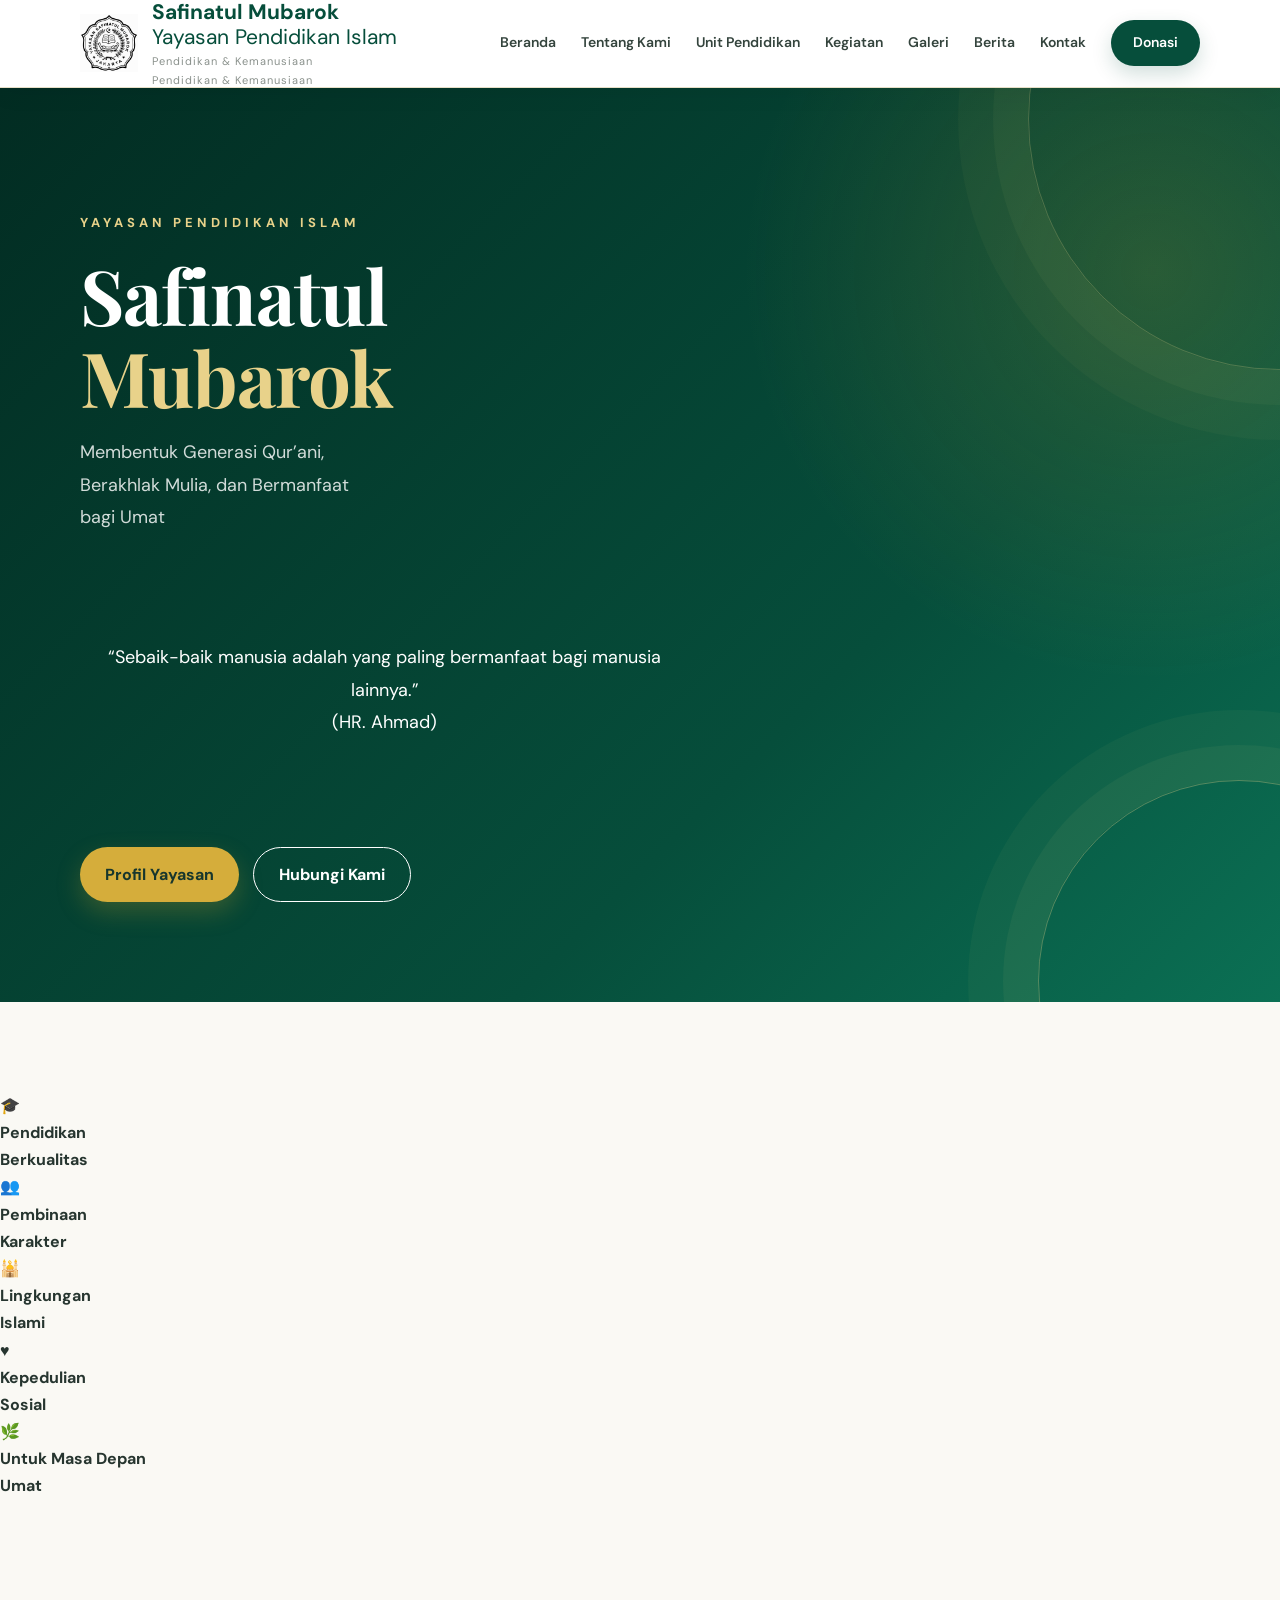
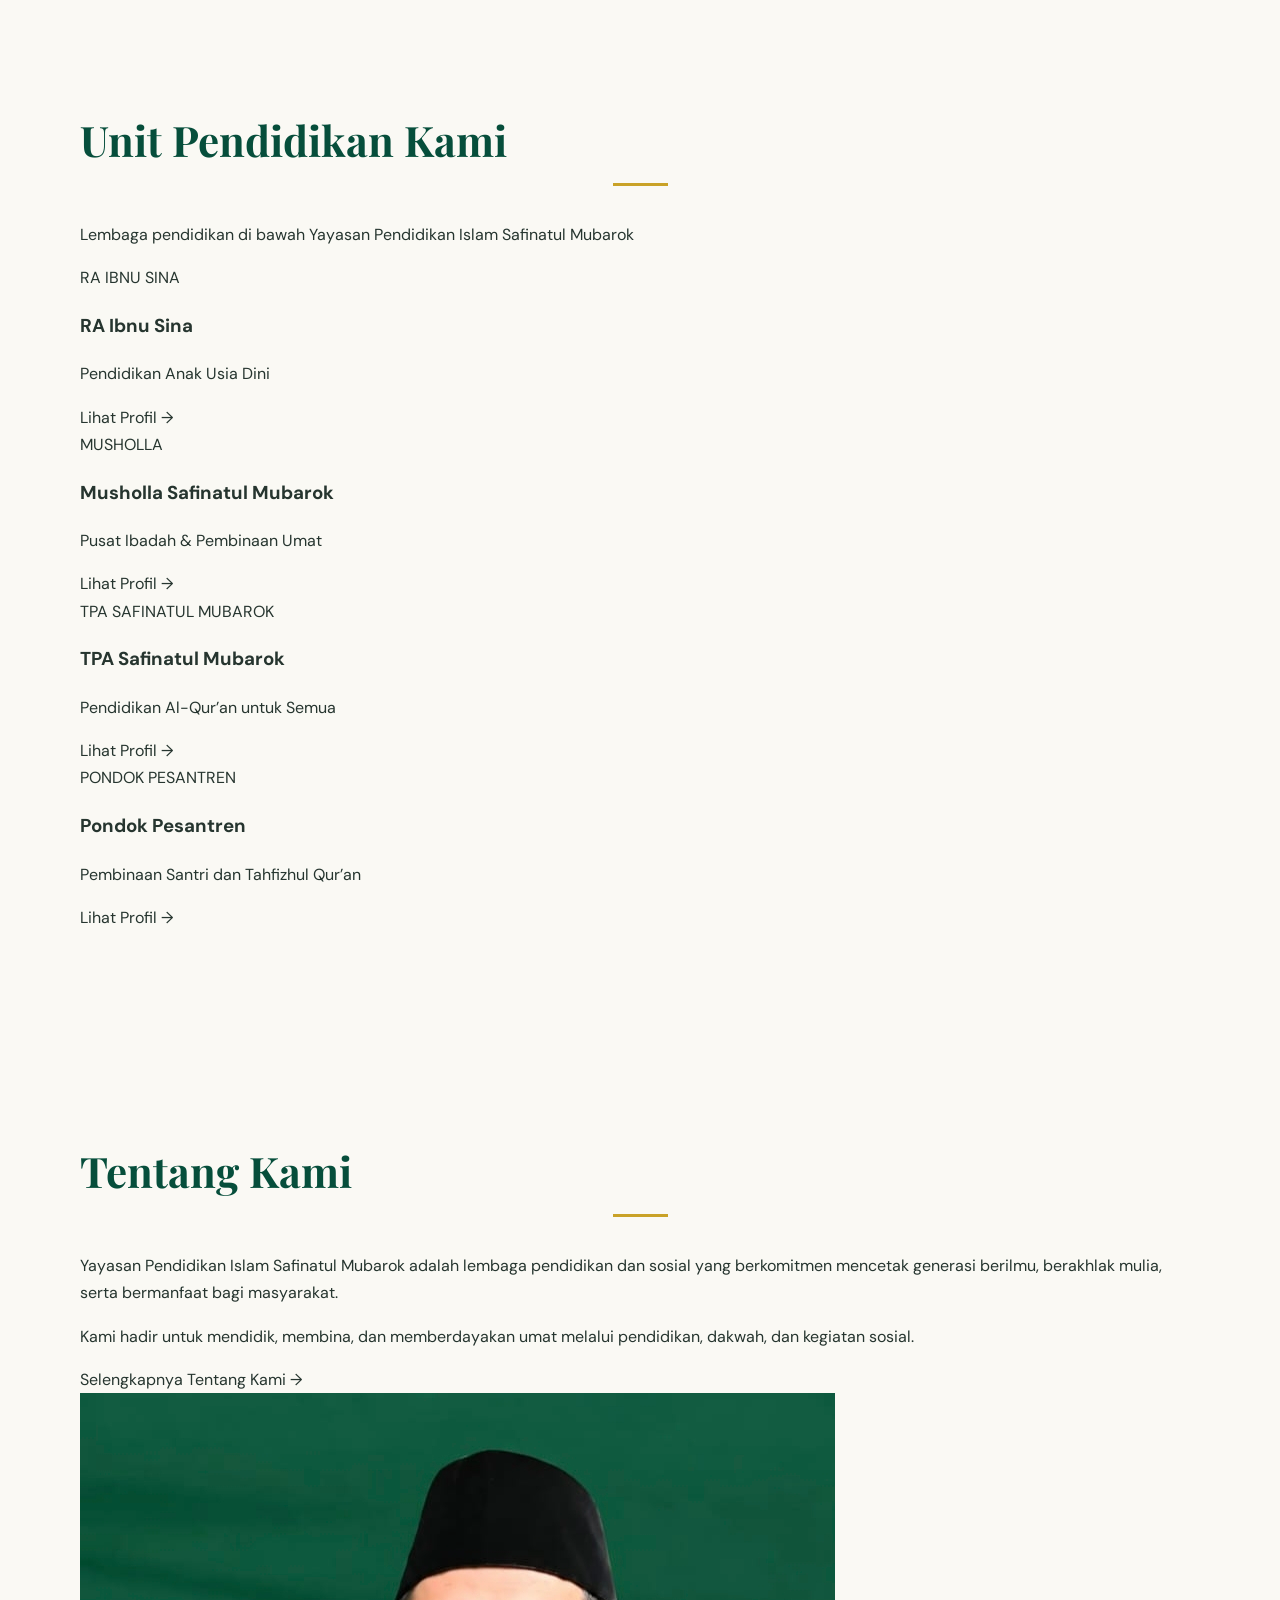
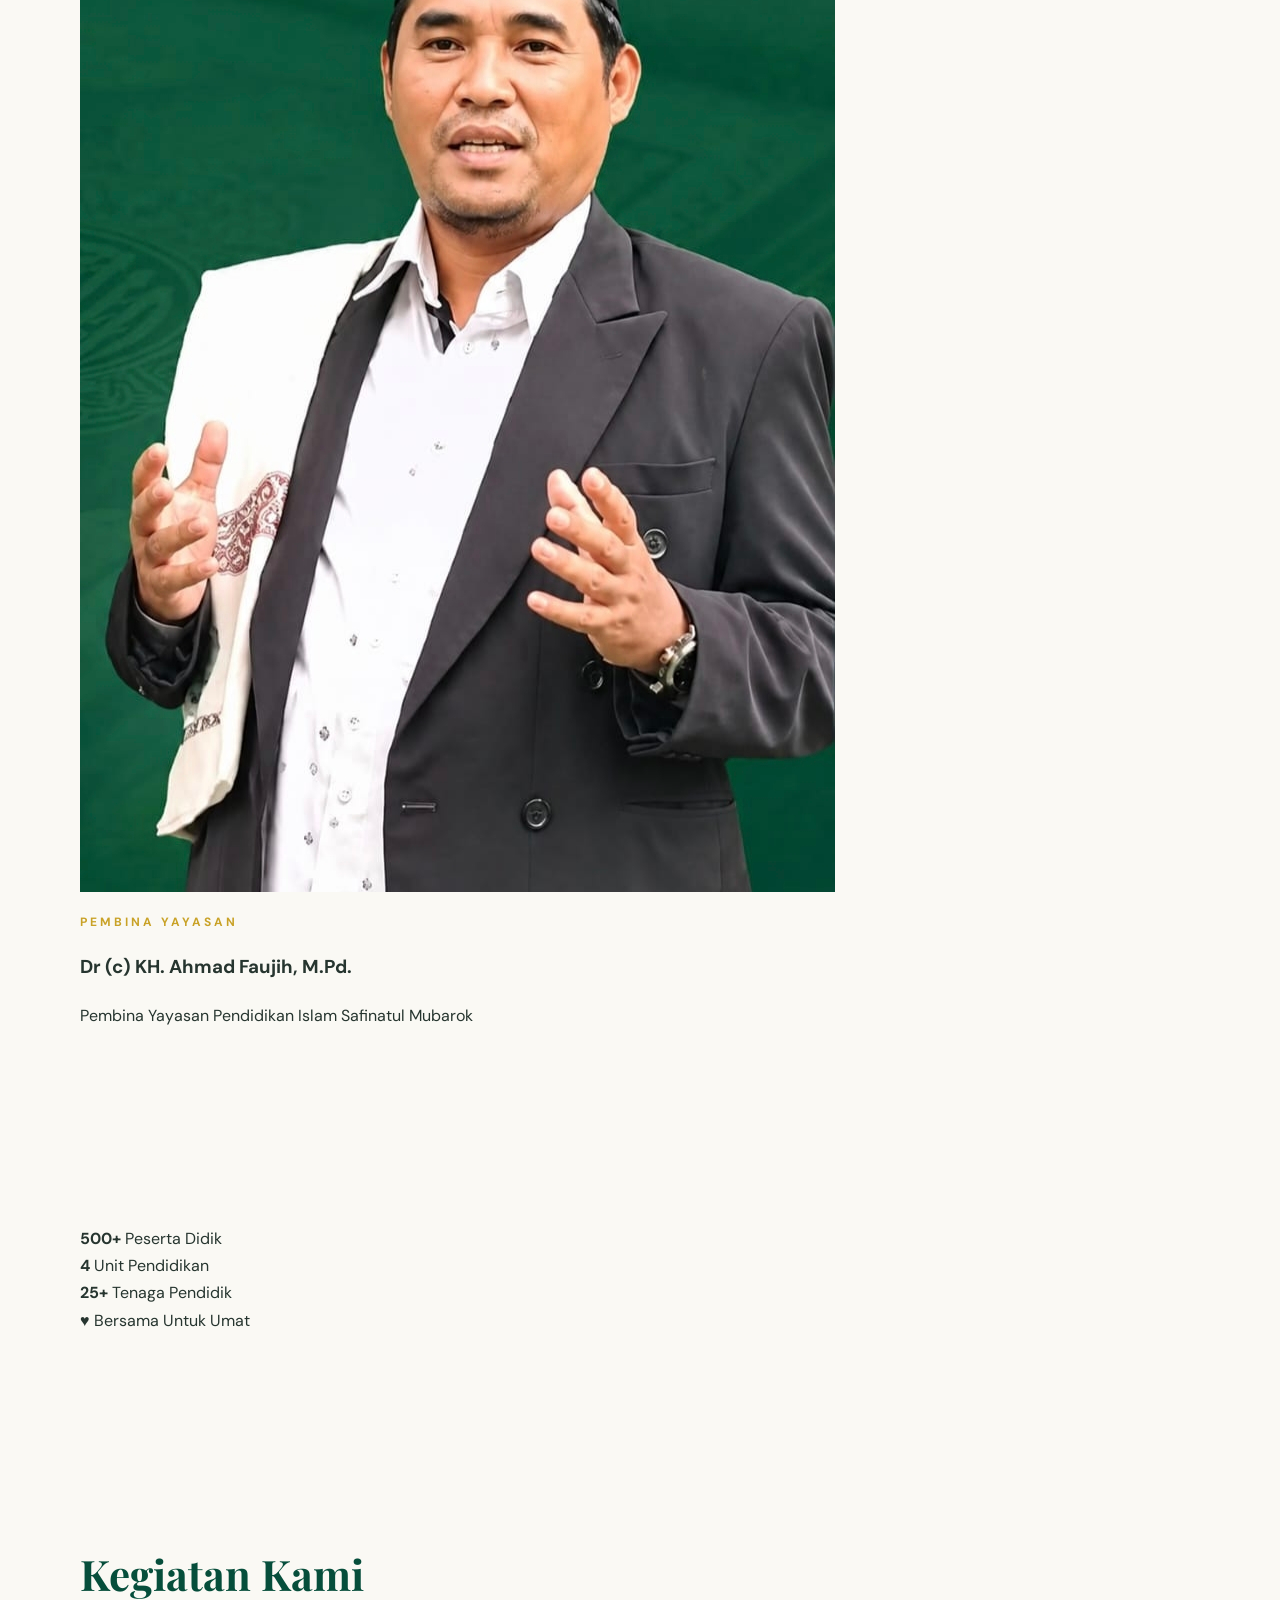
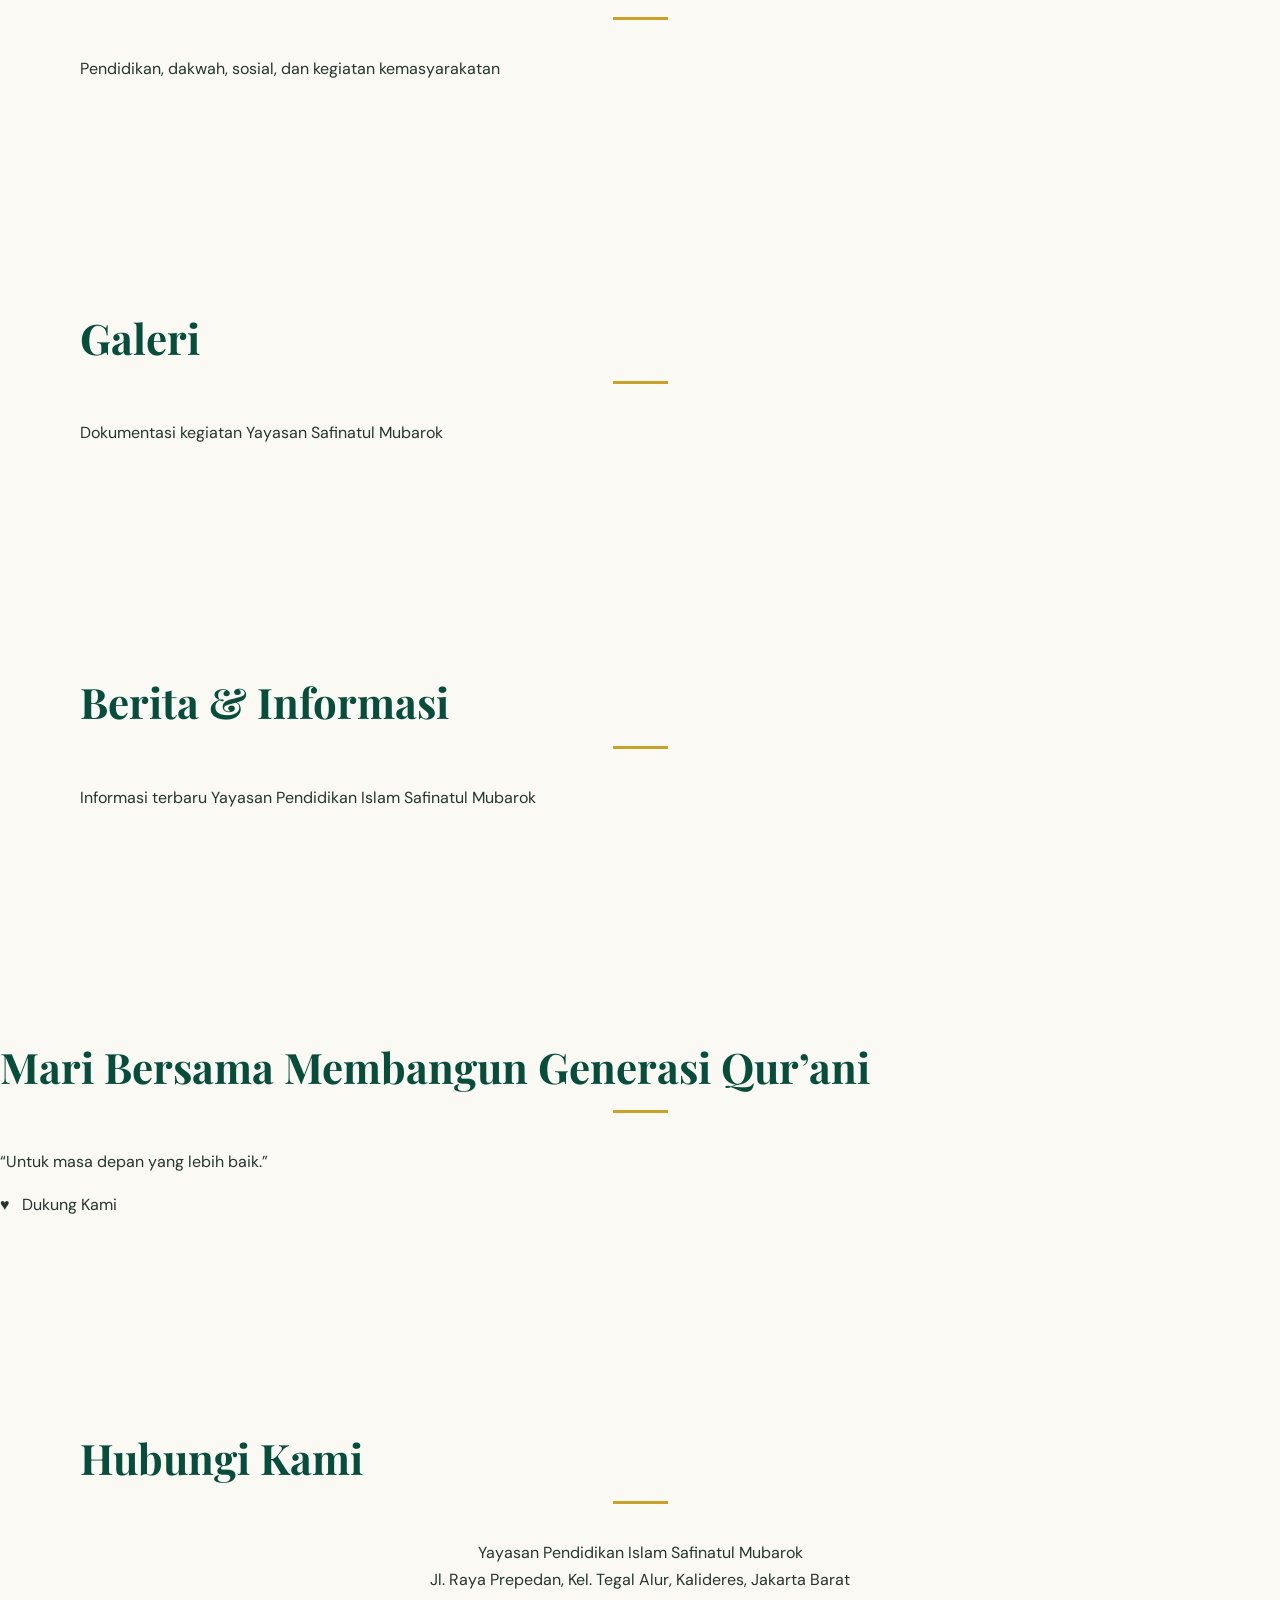
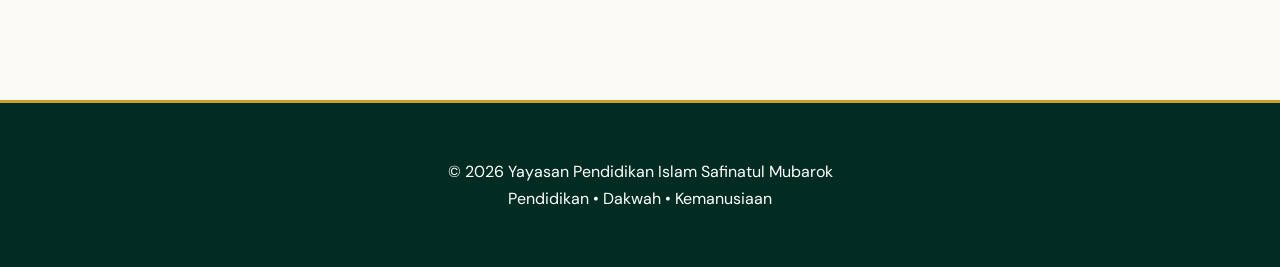
==== commit de94afdc: "Update index.html" ====
--- a/index.html
+++ b/index.html
@@ -6,7 +6,14 @@
 <title>Safinatul Mubarok | Pendidikan & Kemanusiaan</title>
 <link rel="stylesheet" href="style.css">
 </head>
-
+<script>
+const menu = document.querySelector('.menu');
+const links = document.querySelector('.links');
+
+menu.addEventListener('click', function () {
+  links.classList.toggle('active');
+});
+</script>
 <body>
 
 <header class="header">
--- a/style.css
+++ b/style.css
@@ -840,3 +840,55 @@
     padding:30px 20px;
   }
     }
+
+
+/* PERBAIKAN HERO */
+
+.hero-grid{
+  background:transparent !important;
+  box-shadow:none !important;
+  border:none !important;
+}
+
+.hero-grid > div{
+  background:transparent !important;
+  box-shadow:none !important;
+}
+
+.hero .quote{
+  background:transparent !important;
+  color:#fff !important;
+  box-shadow:none !important;
+  border:none !important;
+}
+
+.hero .btn-primary{
+  display:inline-block;
+  background:#d5ad3b !important;
+  color:#17362d !important;
+  padding:14px 25px;
+  border-radius:30px;
+  text-decoration:none;
+  font-weight:bold;
+  margin-right:10px;
+}
+
+.hero .btn-secondary{
+  display:inline-block;
+  color:#fff !important;
+  border:1px solid #fff;
+  padding:13px 25px;
+  border-radius:30px;
+  text-decoration:none;
+  font-weight:bold;
+}
+
+.hero p{
+  background:transparent !important;
+}
+
+@media(max-width:850px){
+  .hero-grid{
+    background:transparent !important;
+  }
+}
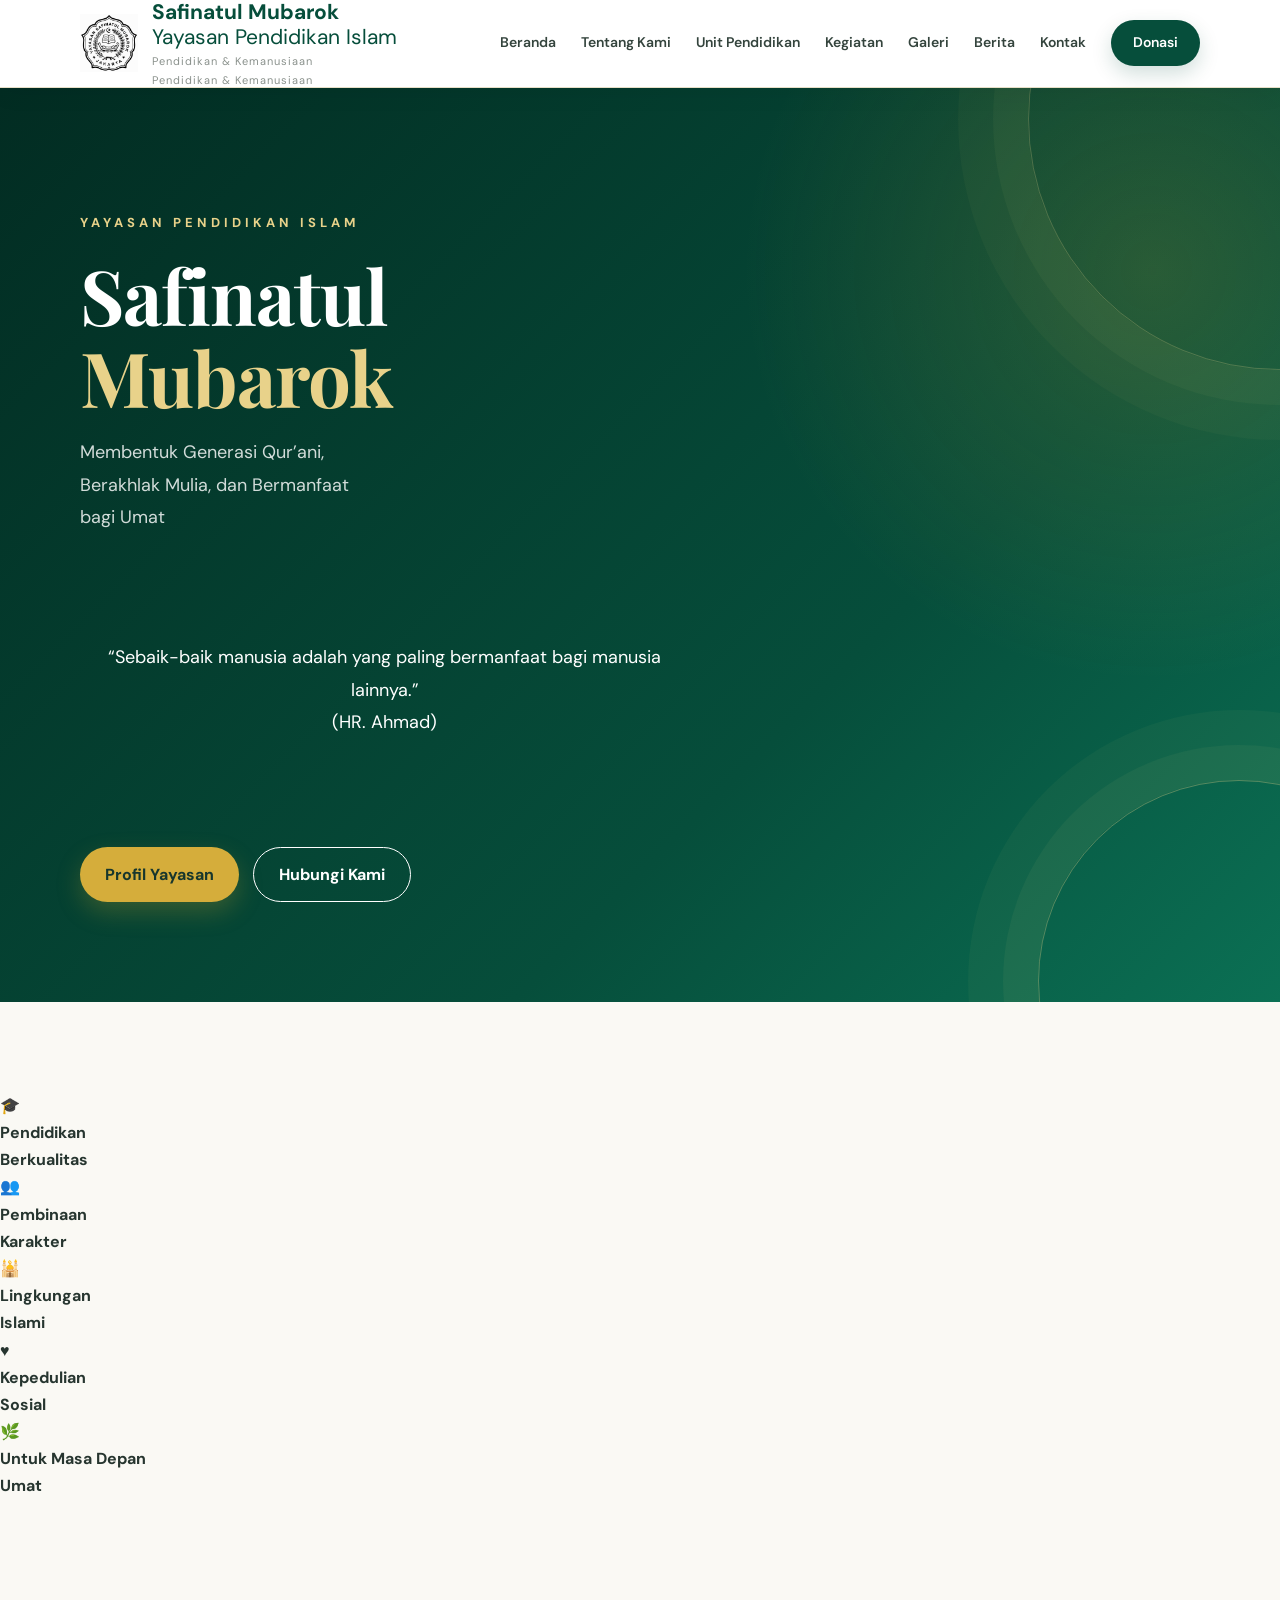
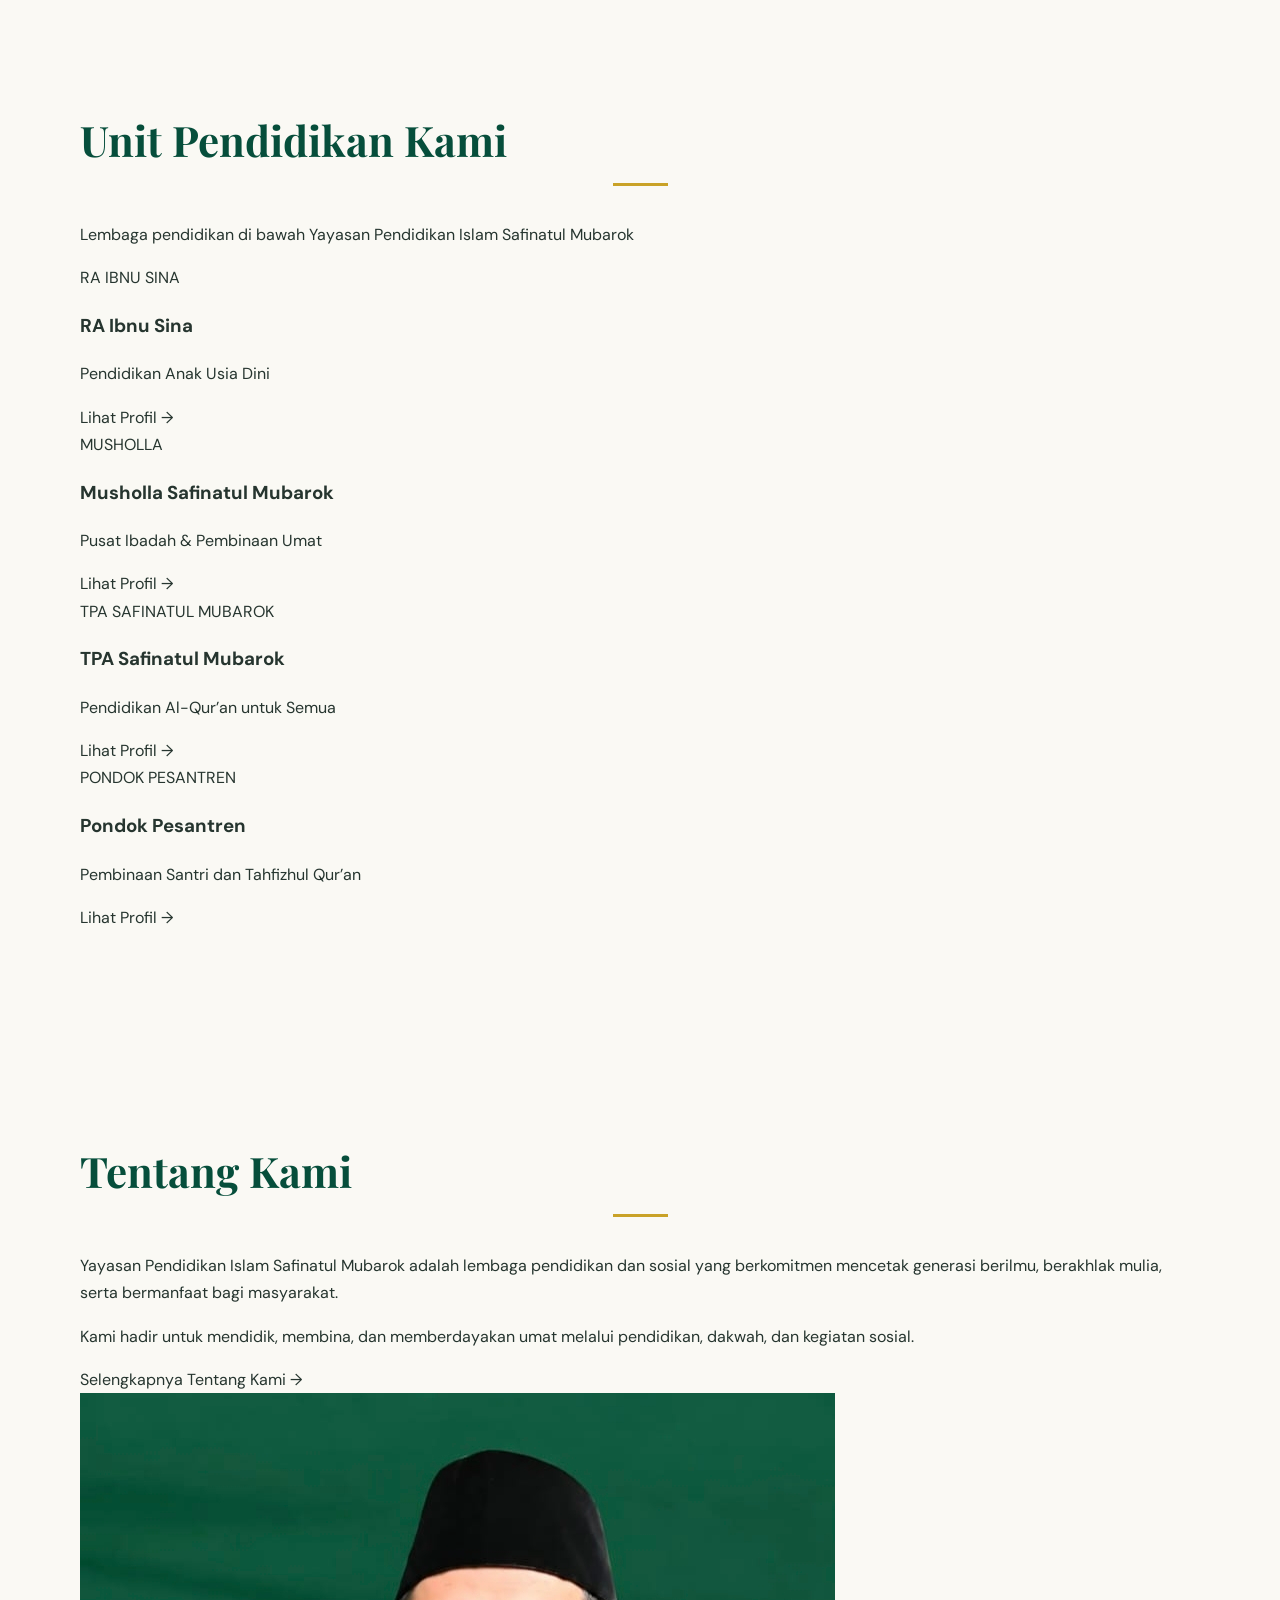
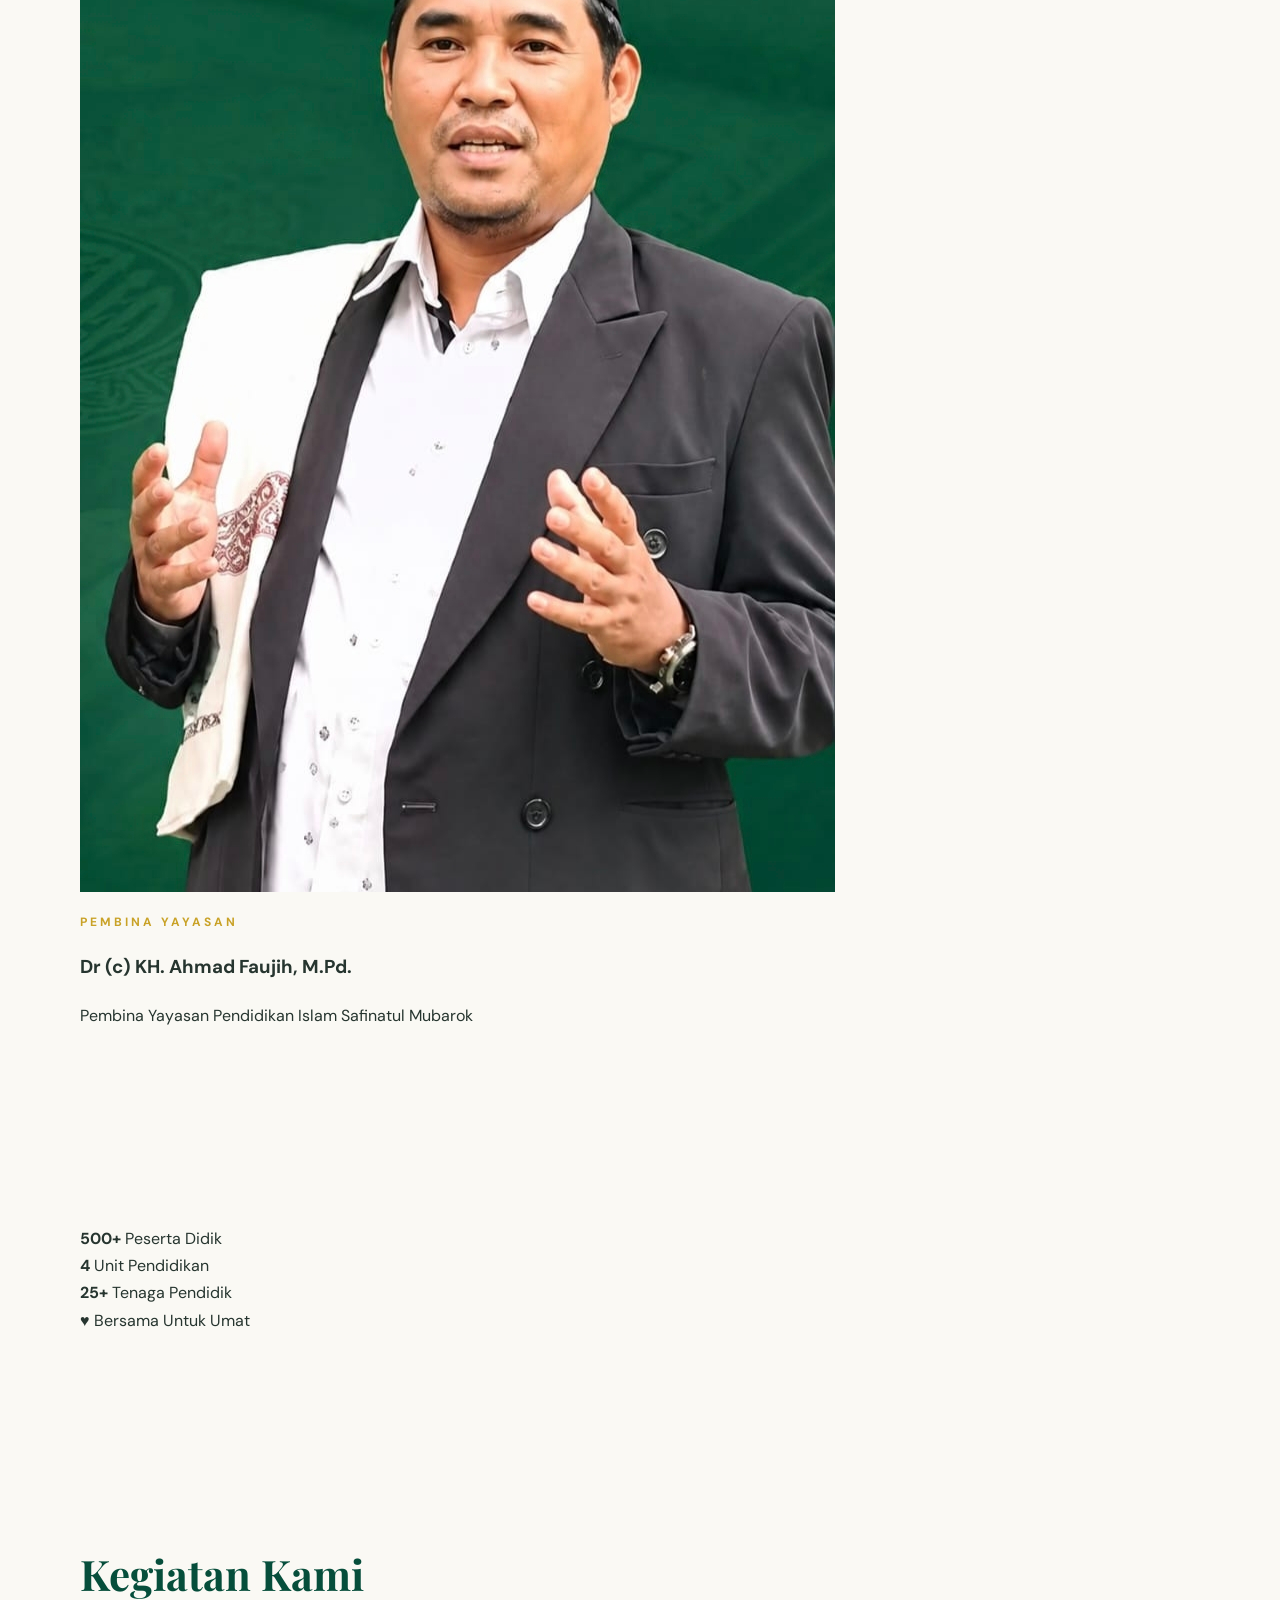
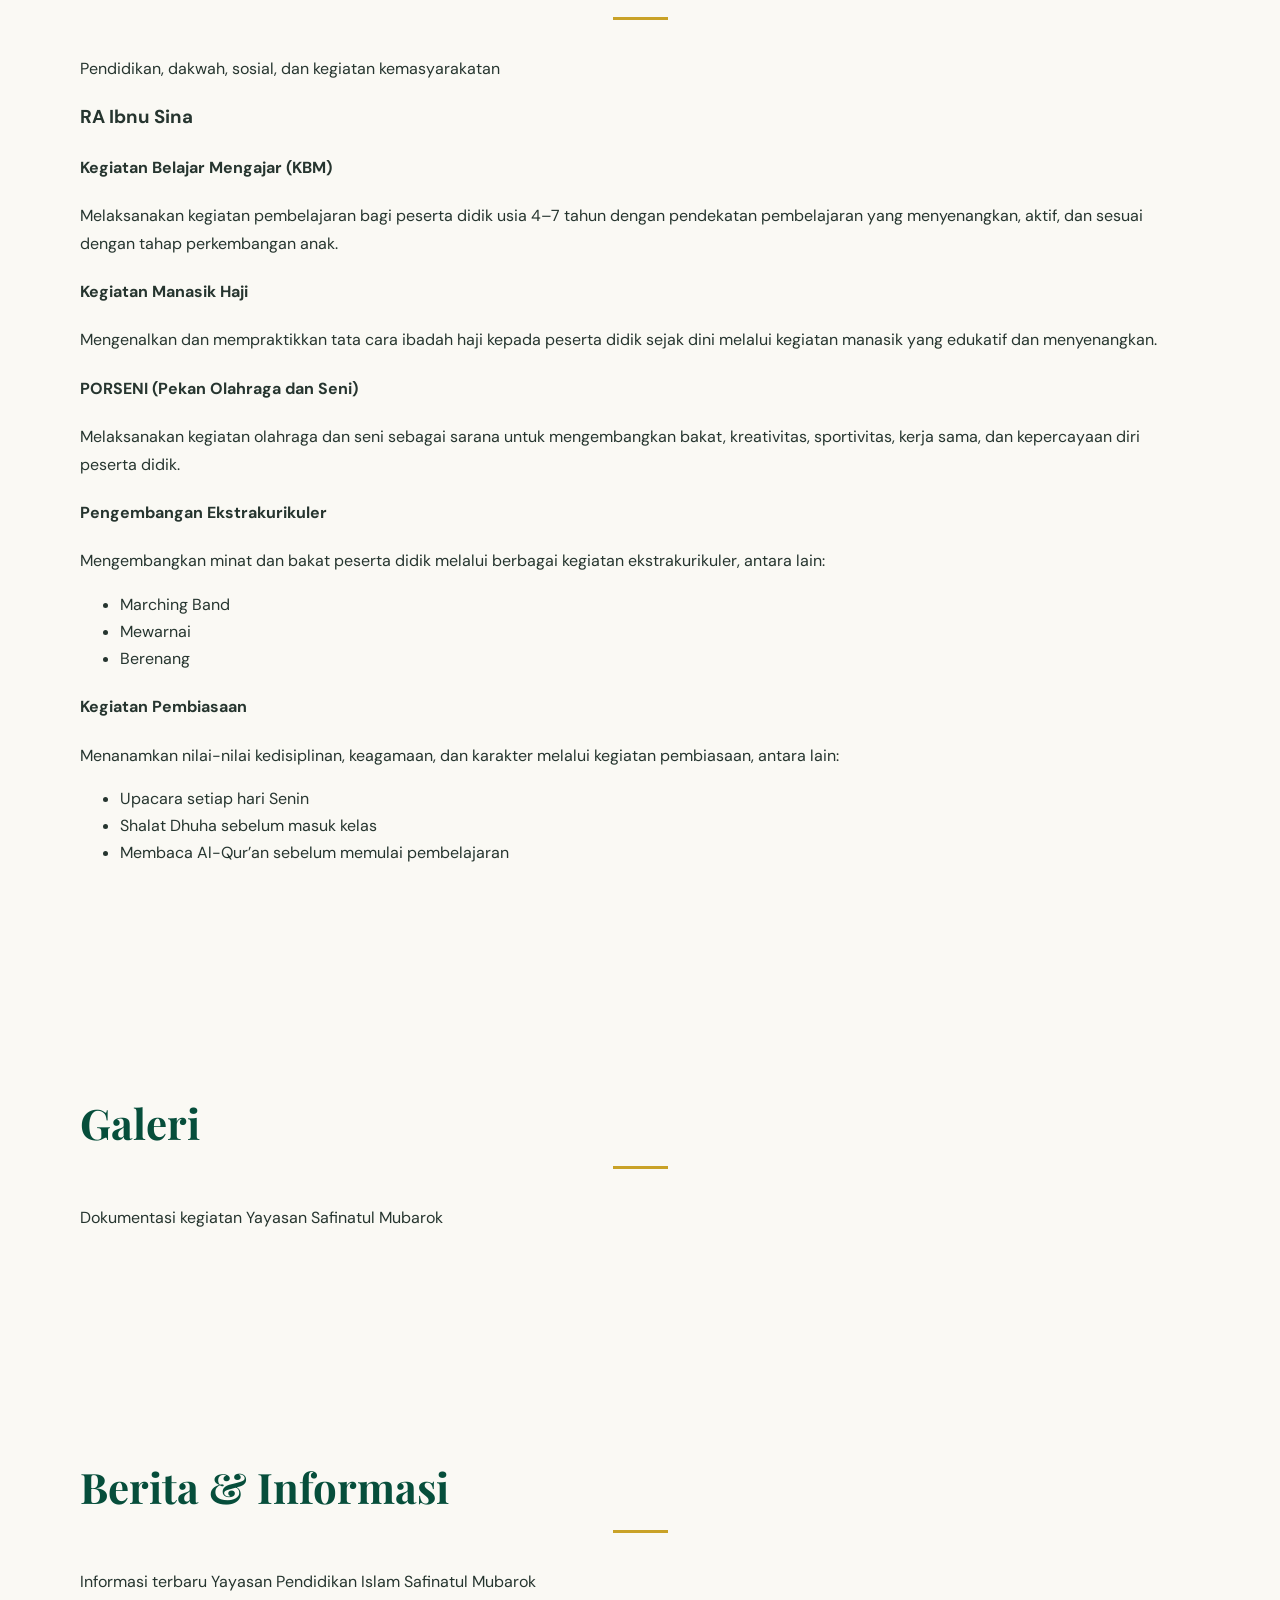
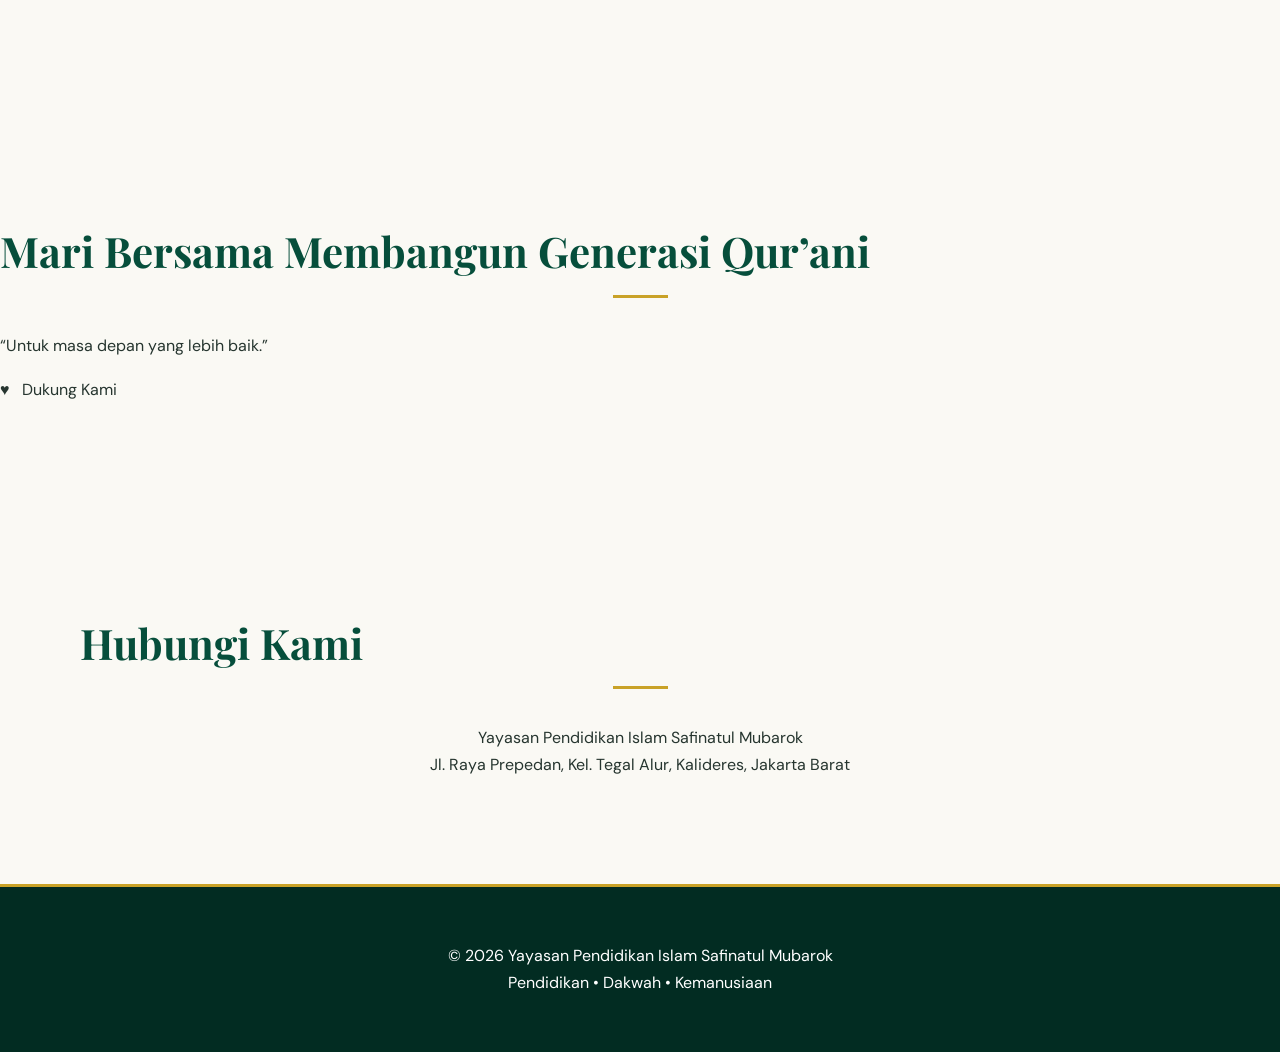
==== commit 204a5ded: "Update index.html" ====
--- a/index.html
+++ b/index.html
@@ -6,14 +6,7 @@
 <title>Safinatul Mubarok | Pendidikan & Kemanusiaan</title>
 <link rel="stylesheet" href="style.css">
 </head>
-<script>
-const menu = document.querySelector('.menu');
-const links = document.querySelector('.links');
-
-menu.addEventListener('click', function () {
-  links.classList.toggle('active');
-});
-</script>
+
 <body>
 
 <header class="header">
@@ -220,6 +213,46 @@
 <p class="section-subtitle">
 Pendidikan, dakwah, sosial, dan kegiatan kemasyarakatan
 </p>
+ <div class="ra-kegiatan">
+
+<h3>RA Ibnu Sina</h3>
+
+<h4>Kegiatan Belajar Mengajar (KBM)</h4>
+<p>
+Melaksanakan kegiatan pembelajaran bagi peserta didik usia 4–7 tahun dengan pendekatan pembelajaran yang menyenangkan, aktif, dan sesuai dengan tahap perkembangan anak.
+</p>
+
+<h4>Kegiatan Manasik Haji</h4>
+<p>
+Mengenalkan dan mempraktikkan tata cara ibadah haji kepada peserta didik sejak dini melalui kegiatan manasik yang edukatif dan menyenangkan.
+</p>
+
+<h4>PORSENI (Pekan Olahraga dan Seni)</h4>
+<p>
+Melaksanakan kegiatan olahraga dan seni sebagai sarana untuk mengembangkan bakat, kreativitas, sportivitas, kerja sama, dan kepercayaan diri peserta didik.
+</p>
+
+<h4>Pengembangan Ekstrakurikuler</h4>
+<p>
+Mengembangkan minat dan bakat peserta didik melalui berbagai kegiatan ekstrakurikuler, antara lain:
+</p>
+<ul>
+<li>Marching Band</li>
+<li>Mewarnai</li>
+<li>Berenang</li>
+</ul>
+
+<h4>Kegiatan Pembiasaan</h4>
+<p>
+Menanamkan nilai-nilai kedisiplinan, keagamaan, dan karakter melalui kegiatan pembiasaan, antara lain:
+</p>
+<ul>
+<li>Upacara setiap hari Senin</li>
+<li>Shalat Dhuha sebelum masuk kelas</li>
+<li>Membaca Al-Qur’an sebelum memulai pembelajaran</li>
+</ul>
+
+ </div> 
 </div>
 </section>
 
@@ -270,3 +303,14 @@
 © 2026 Yayasan Pendidikan Islam Safinatul Mubarok
 <br>
 Pendidikan • Dakwah • Kemanusiaan
+<script>
+const menu = document.querySelector('.menu');
+const links = document.querySelector('.links');
+
+menu.addEventListener('click', function () {
+  links.classList.toggle('active');
+});
+</script>
+
+</body>
+</html>
--- a/style.css
+++ b/style.css
@@ -892,3 +892,31 @@
     background:transparent !important;
   }
 }
+/* MENU MOBILE */
+@media (max-width:850px) {
+  .links {
+    display:none;
+    position:absolute;
+    top:80px;
+    left:15px;
+    right:15px;
+    background:#fff;
+    padding:20px;
+    border-radius:15px;
+    box-shadow:0 10px 30px rgba(0,0,0,.15);
+    z-index:9999;
+  }
+
+  .links.active {
+    display:flex;
+    flex-direction:column;
+    gap:18px;
+  }
+
+  .links a {
+    color:#064e3b !important;
+    text-decoration:none;
+    font-weight:bold;
+    padding:8px;
+  }
+}
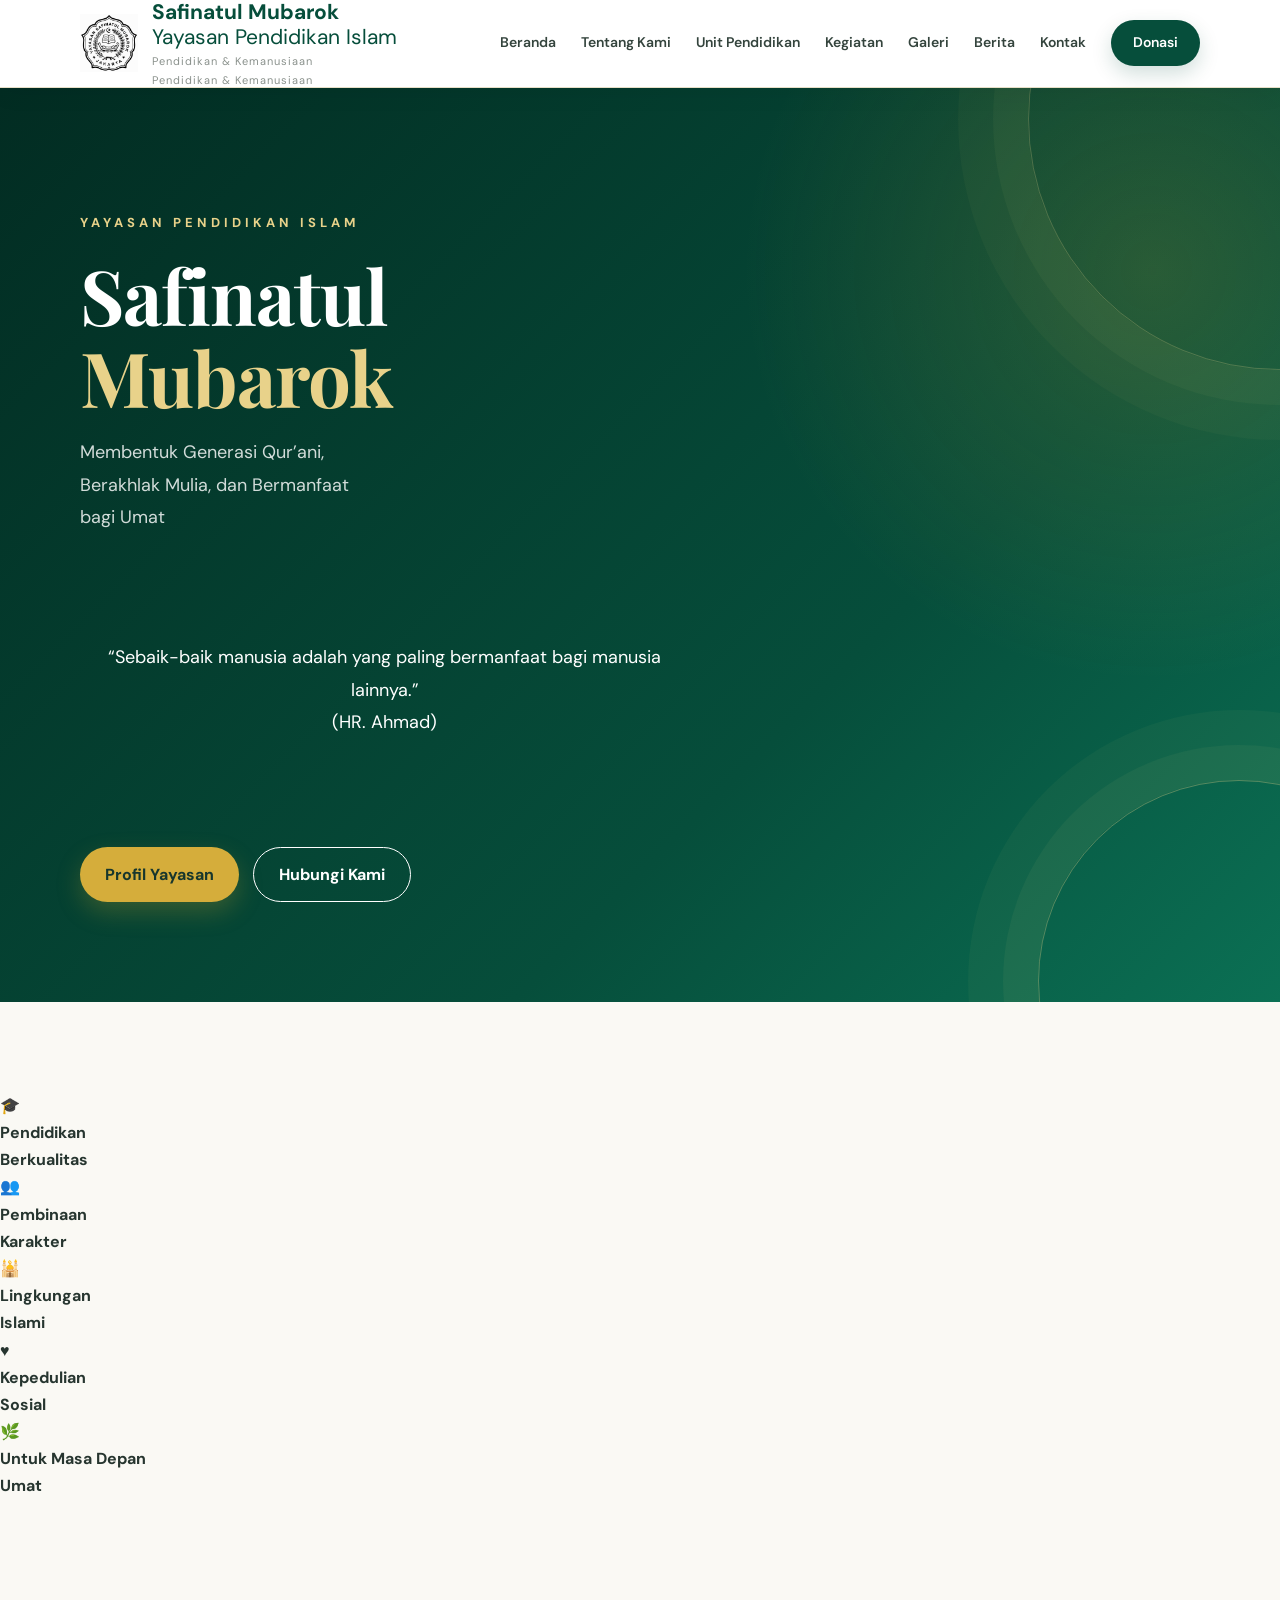
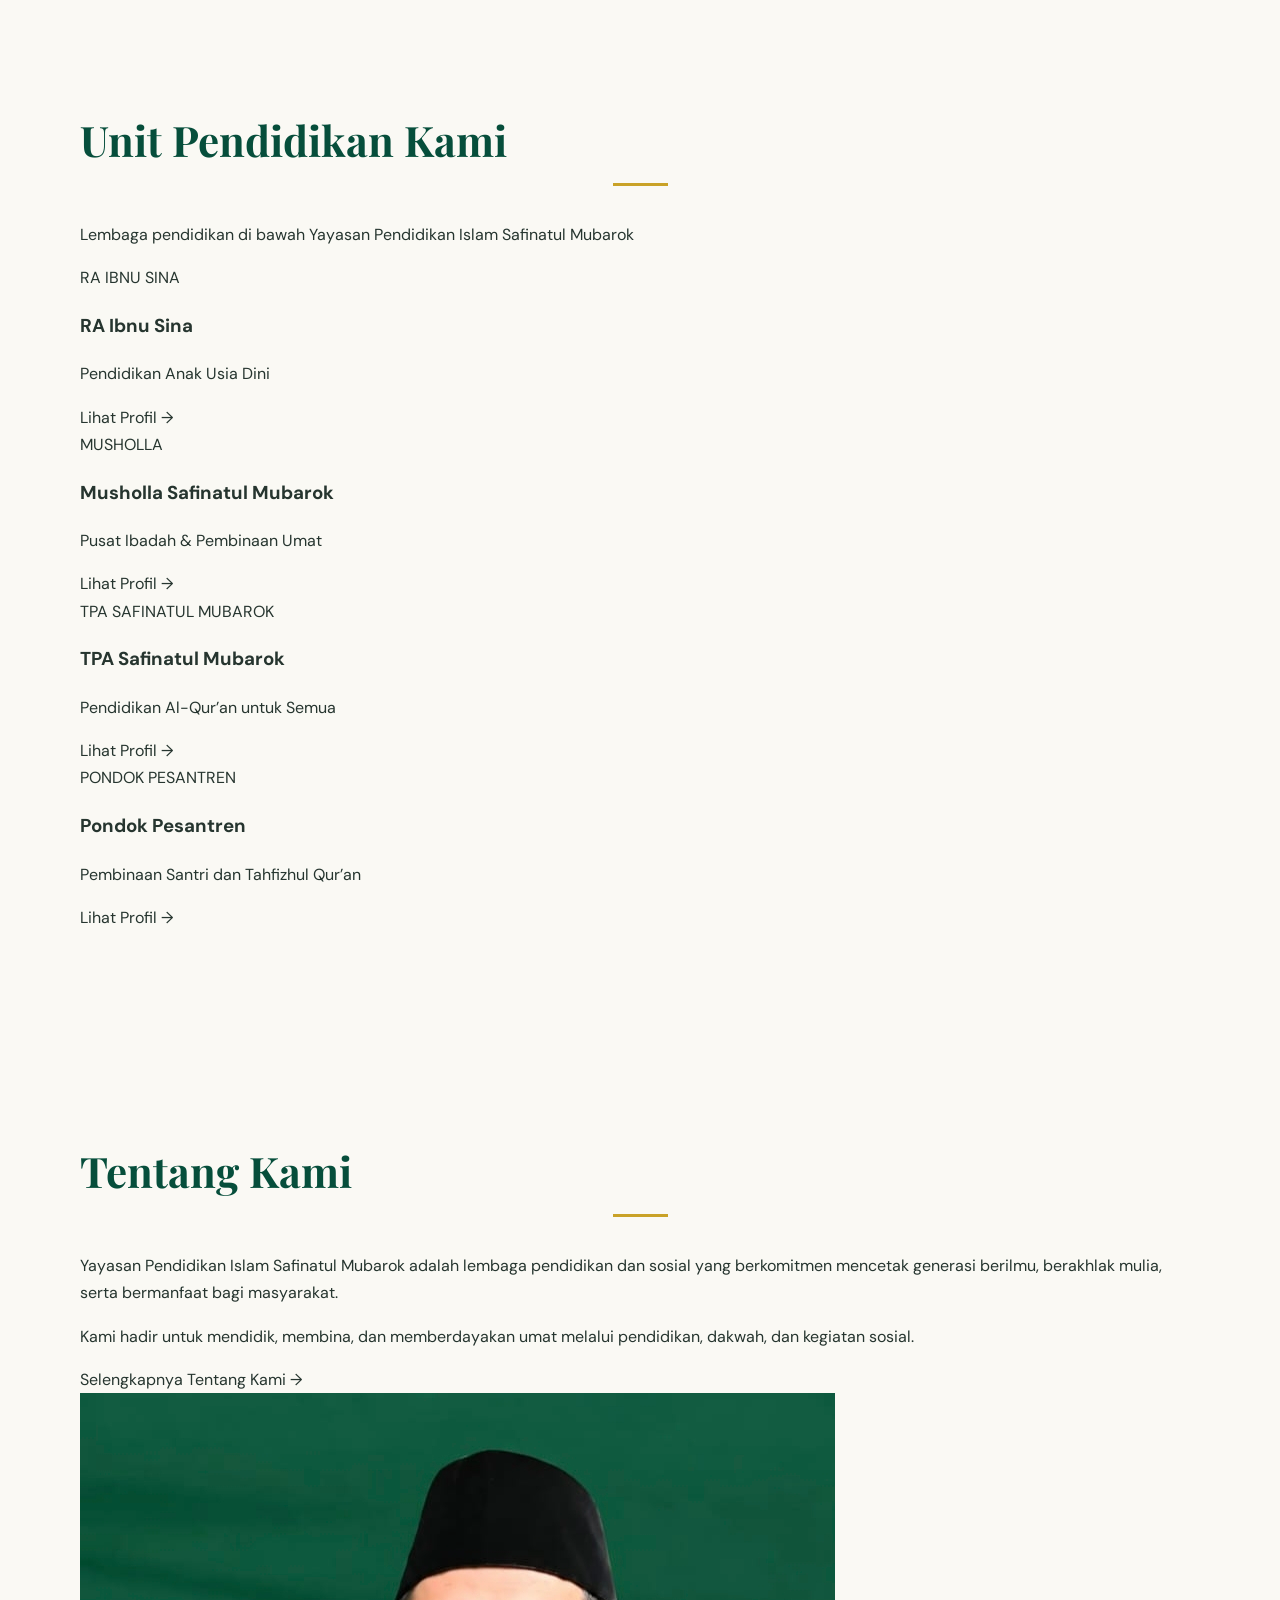
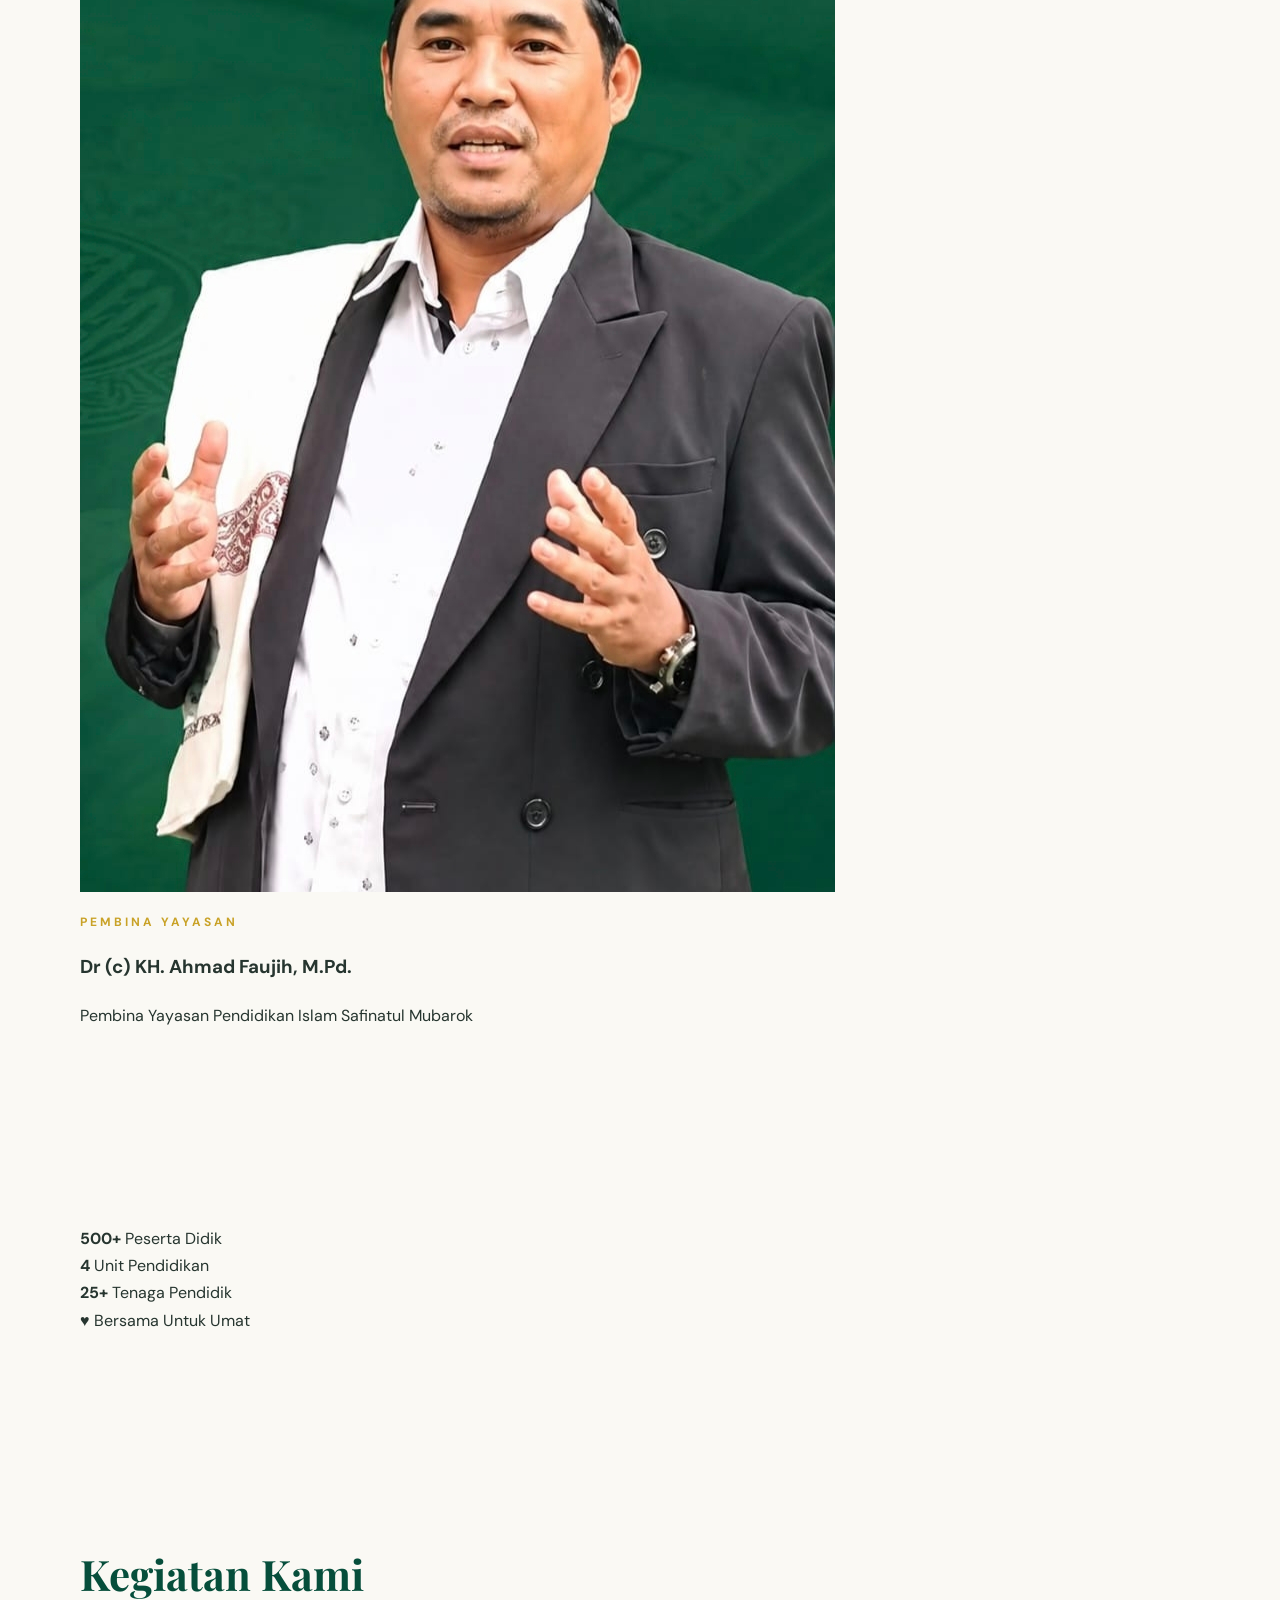
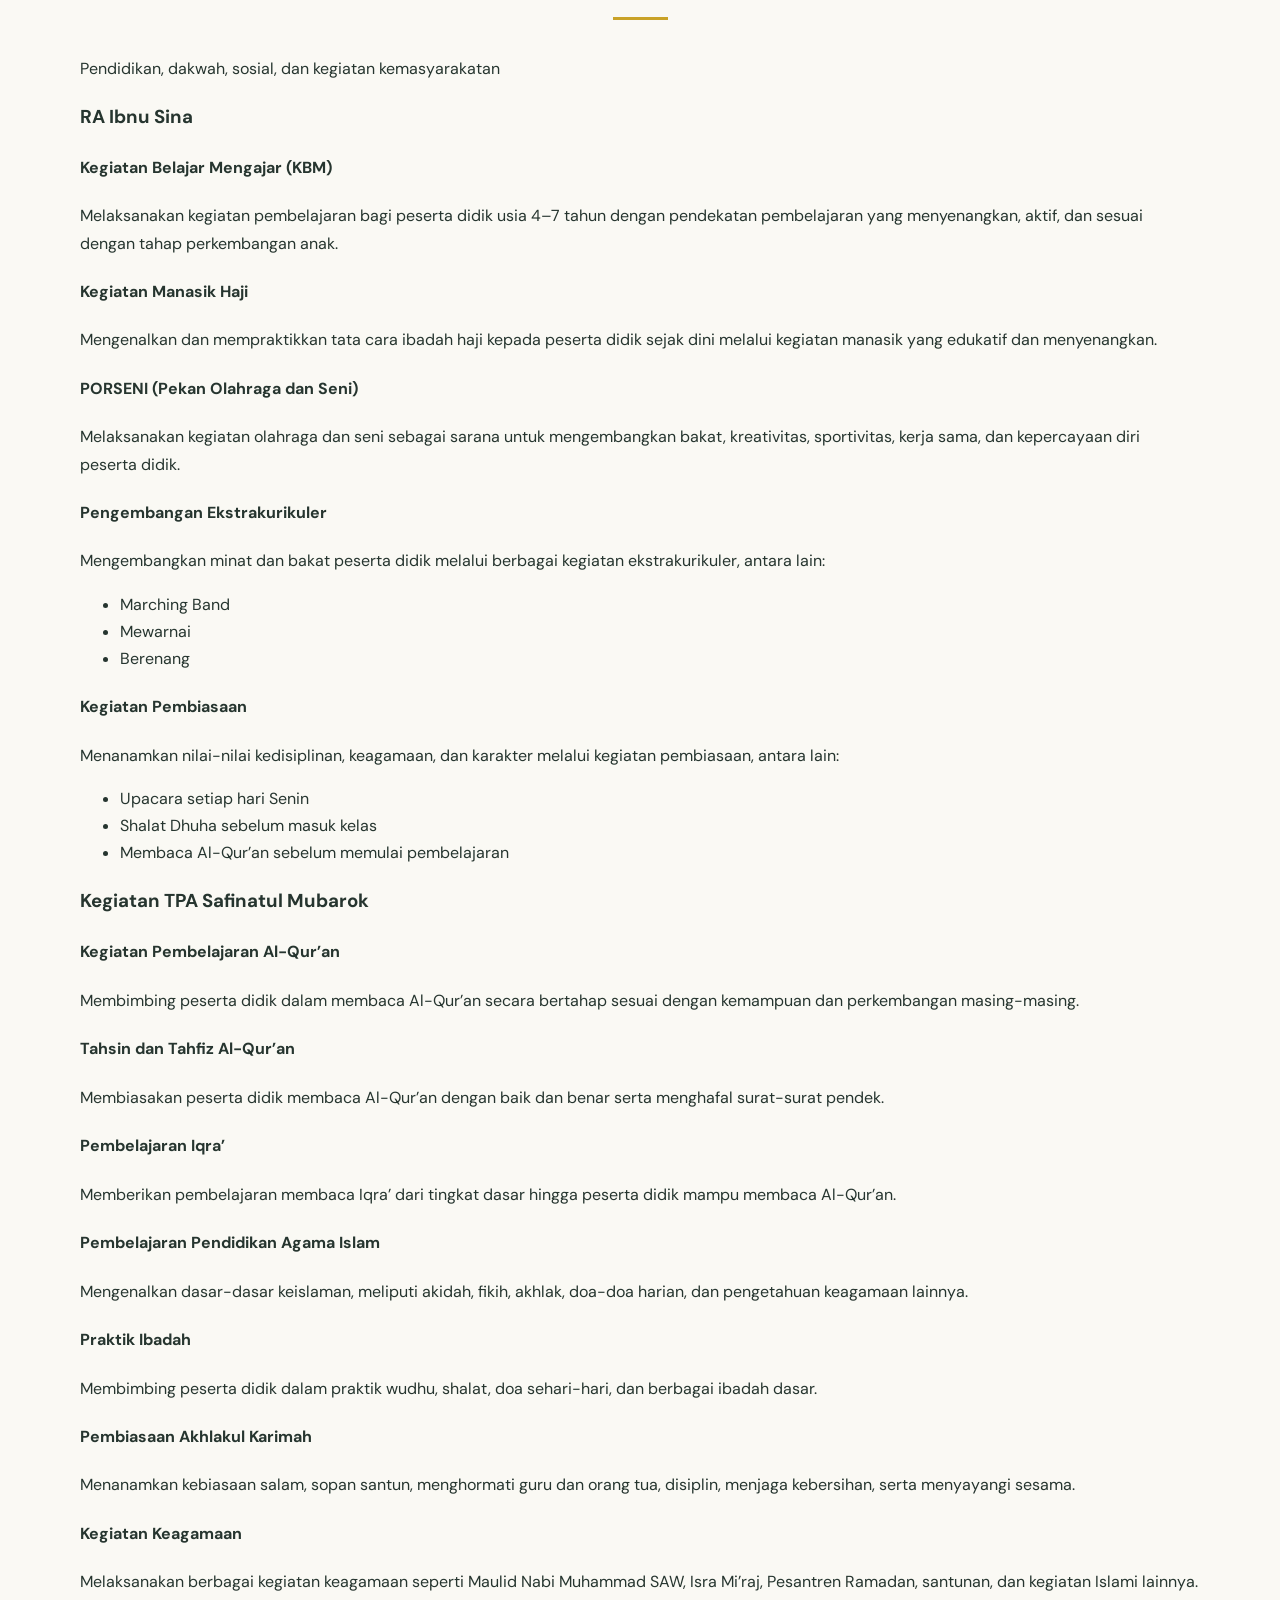
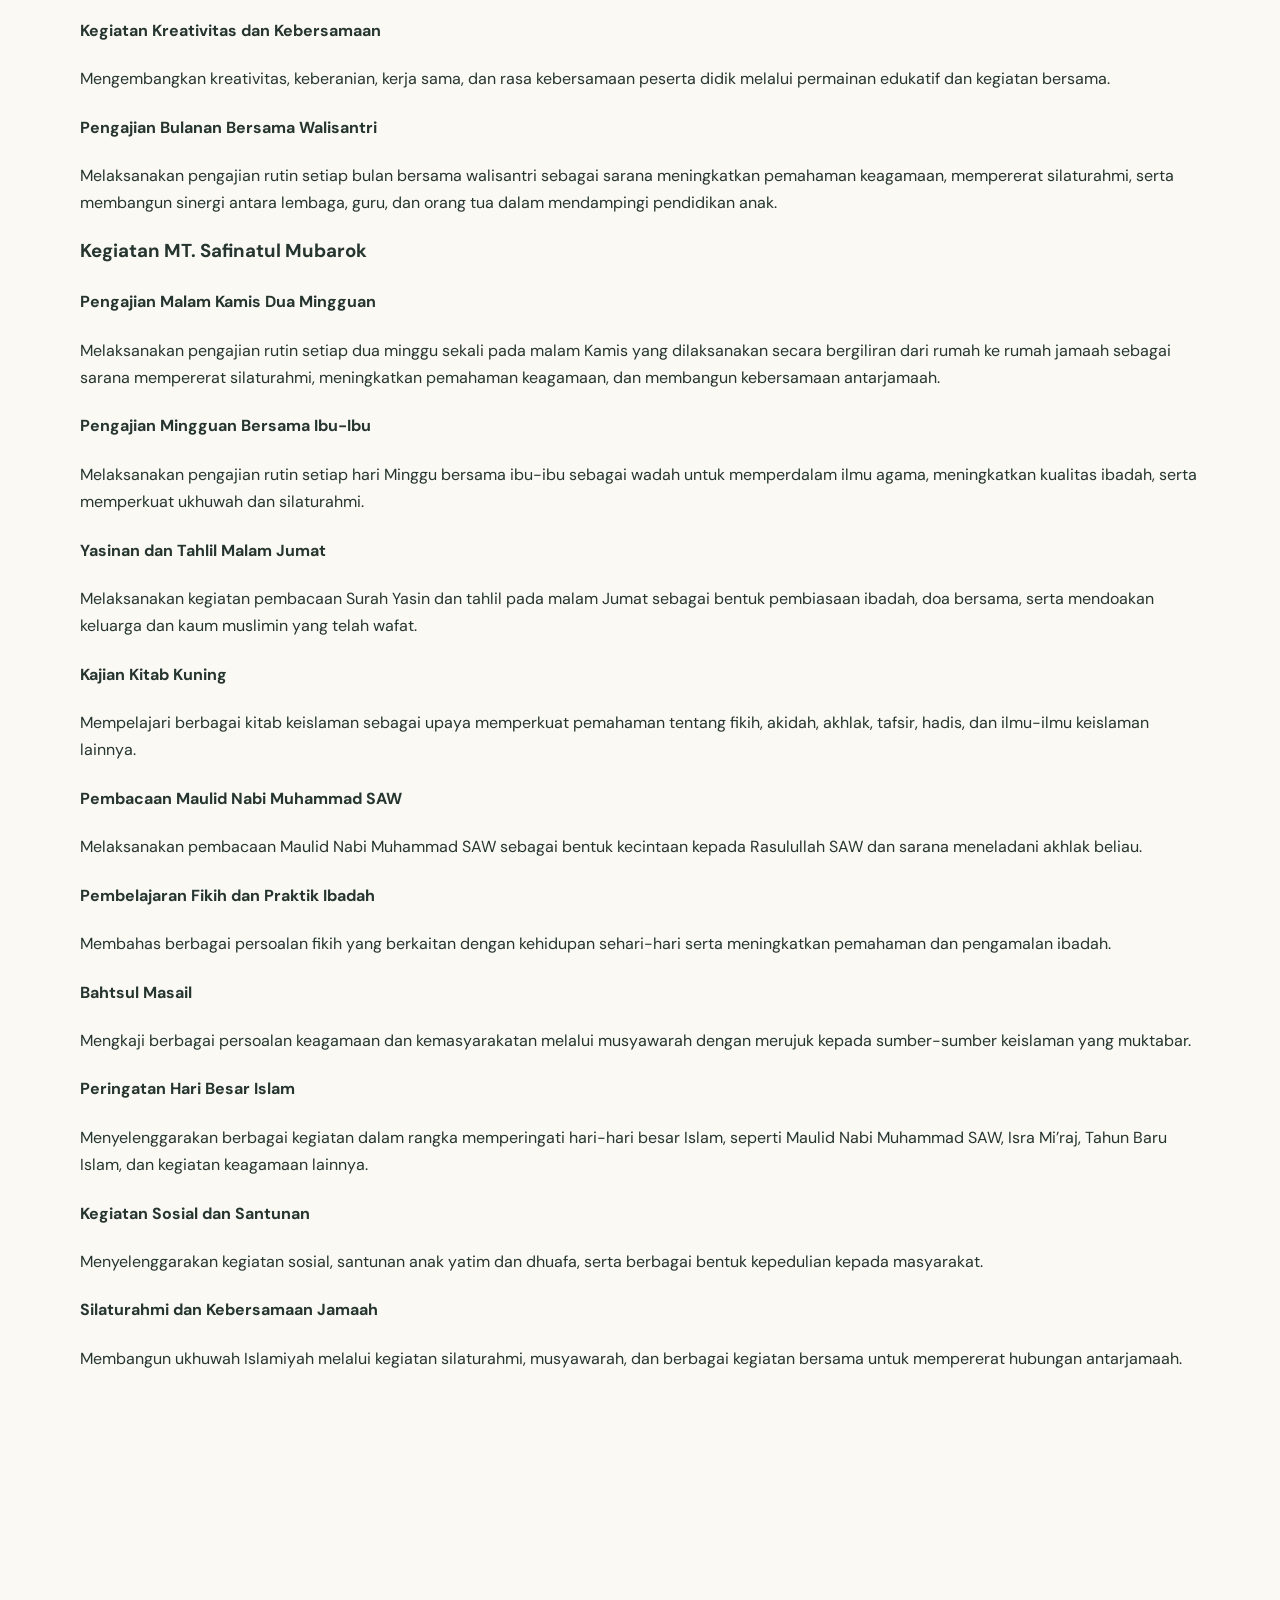
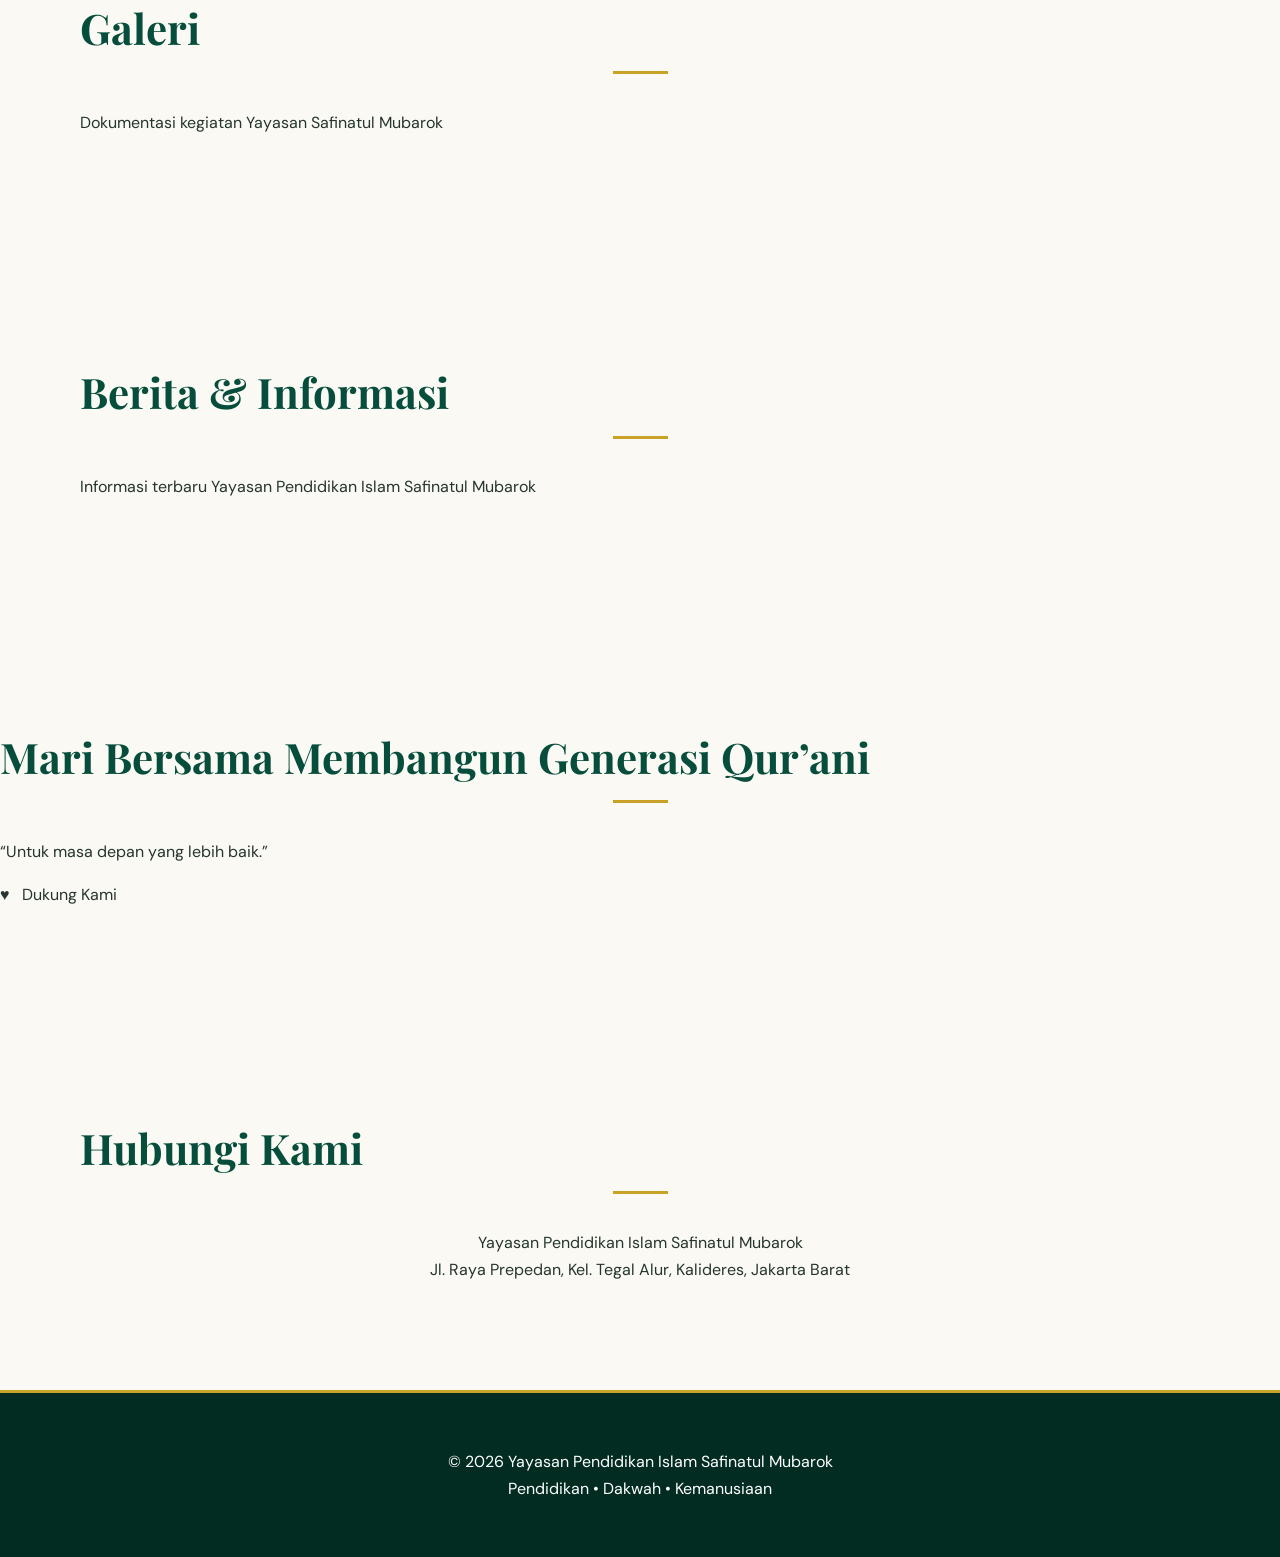
==== commit d9162178: "Update index.html" ====
--- a/index.html
+++ b/index.html
@@ -251,7 +251,66 @@
 <li>Shalat Dhuha sebelum masuk kelas</li>
 <li>Membaca Al-Qur’an sebelum memulai pembelajaran</li>
 </ul>
-
+<h3>Kegiatan TPA Safinatul Mubarok</h3>
+
+<h4>Kegiatan Pembelajaran Al-Qur’an</h4>
+<p>Membimbing peserta didik dalam membaca Al-Qur’an secara bertahap sesuai dengan kemampuan dan perkembangan masing-masing.</p>
+
+<h4>Tahsin dan Tahfiz Al-Qur’an</h4>
+<p>Membiasakan peserta didik membaca Al-Qur’an dengan baik dan benar serta menghafal surat-surat pendek.</p>
+
+<h4>Pembelajaran Iqra’</h4>
+<p>Memberikan pembelajaran membaca Iqra’ dari tingkat dasar hingga peserta didik mampu membaca Al-Qur’an.</p>
+
+<h4>Pembelajaran Pendidikan Agama Islam</h4>
+<p>Mengenalkan dasar-dasar keislaman, meliputi akidah, fikih, akhlak, doa-doa harian, dan pengetahuan keagamaan lainnya.</p>
+
+<h4>Praktik Ibadah</h4>
+<p>Membimbing peserta didik dalam praktik wudhu, shalat, doa sehari-hari, dan berbagai ibadah dasar.</p>
+
+<h4>Pembiasaan Akhlakul Karimah</h4>
+<p>Menanamkan kebiasaan salam, sopan santun, menghormati guru dan orang tua, disiplin, menjaga kebersihan, serta menyayangi sesama.</p>
+
+<h4>Kegiatan Keagamaan</h4>
+<p>Melaksanakan berbagai kegiatan keagamaan seperti Maulid Nabi Muhammad SAW, Isra Mi’raj, Pesantren Ramadan, santunan, dan kegiatan Islami lainnya.</p>
+
+<h4>Kegiatan Kreativitas dan Kebersamaan</h4>
+<p>Mengembangkan kreativitas, keberanian, kerja sama, dan rasa kebersamaan peserta didik melalui permainan edukatif dan kegiatan bersama.</p>
+
+<h4>Pengajian Bulanan Bersama Walisantri</h4>
+<p>Melaksanakan pengajian rutin setiap bulan bersama walisantri sebagai sarana meningkatkan pemahaman keagamaan, mempererat silaturahmi, serta membangun sinergi antara lembaga, guru, dan orang tua dalam mendampingi pendidikan anak.</p>
+
+<h3>Kegiatan MT. Safinatul Mubarok</h3>
+
+<h4>Pengajian Malam Kamis Dua Mingguan</h4>
+<p>Melaksanakan pengajian rutin setiap dua minggu sekali pada malam Kamis yang dilaksanakan secara bergiliran dari rumah ke rumah jamaah sebagai sarana mempererat silaturahmi, meningkatkan pemahaman keagamaan, dan membangun kebersamaan antarjamaah.</p>
+
+<h4>Pengajian Mingguan Bersama Ibu-Ibu</h4>
+<p>Melaksanakan pengajian rutin setiap hari Minggu bersama ibu-ibu sebagai wadah untuk memperdalam ilmu agama, meningkatkan kualitas ibadah, serta memperkuat ukhuwah dan silaturahmi.</p>
+
+<h4>Yasinan dan Tahlil Malam Jumat</h4>
+<p>Melaksanakan kegiatan pembacaan Surah Yasin dan tahlil pada malam Jumat sebagai bentuk pembiasaan ibadah, doa bersama, serta mendoakan keluarga dan kaum muslimin yang telah wafat.</p>
+
+<h4>Kajian Kitab Kuning</h4>
+<p>Mempelajari berbagai kitab keislaman sebagai upaya memperkuat pemahaman tentang fikih, akidah, akhlak, tafsir, hadis, dan ilmu-ilmu keislaman lainnya.</p>
+
+<h4>Pembacaan Maulid Nabi Muhammad SAW</h4>
+<p>Melaksanakan pembacaan Maulid Nabi Muhammad SAW sebagai bentuk kecintaan kepada Rasulullah SAW dan sarana meneladani akhlak beliau.</p>
+
+<h4>Pembelajaran Fikih dan Praktik Ibadah</h4>
+<p>Membahas berbagai persoalan fikih yang berkaitan dengan kehidupan sehari-hari serta meningkatkan pemahaman dan pengamalan ibadah.</p>
+
+<h4>Bahtsul Masail</h4>
+<p>Mengkaji berbagai persoalan keagamaan dan kemasyarakatan melalui musyawarah dengan merujuk kepada sumber-sumber keislaman yang muktabar.</p>
+
+<h4>Peringatan Hari Besar Islam</h4>
+<p>Menyelenggarakan berbagai kegiatan dalam rangka memperingati hari-hari besar Islam, seperti Maulid Nabi Muhammad SAW, Isra Mi’raj, Tahun Baru Islam, dan kegiatan keagamaan lainnya.</p>
+
+<h4>Kegiatan Sosial dan Santunan</h4>
+<p>Menyelenggarakan kegiatan sosial, santunan anak yatim dan dhuafa, serta berbagai bentuk kepedulian kepada masyarakat.</p>
+
+<h4>Silaturahmi dan Kebersamaan Jamaah</h4>
+<p>Membangun ukhuwah Islamiyah melalui kegiatan silaturahmi, musyawarah, dan berbagai kegiatan bersama untuk mempererat hubungan antarjamaah.</p>
  </div> 
 </div>
 </section>
